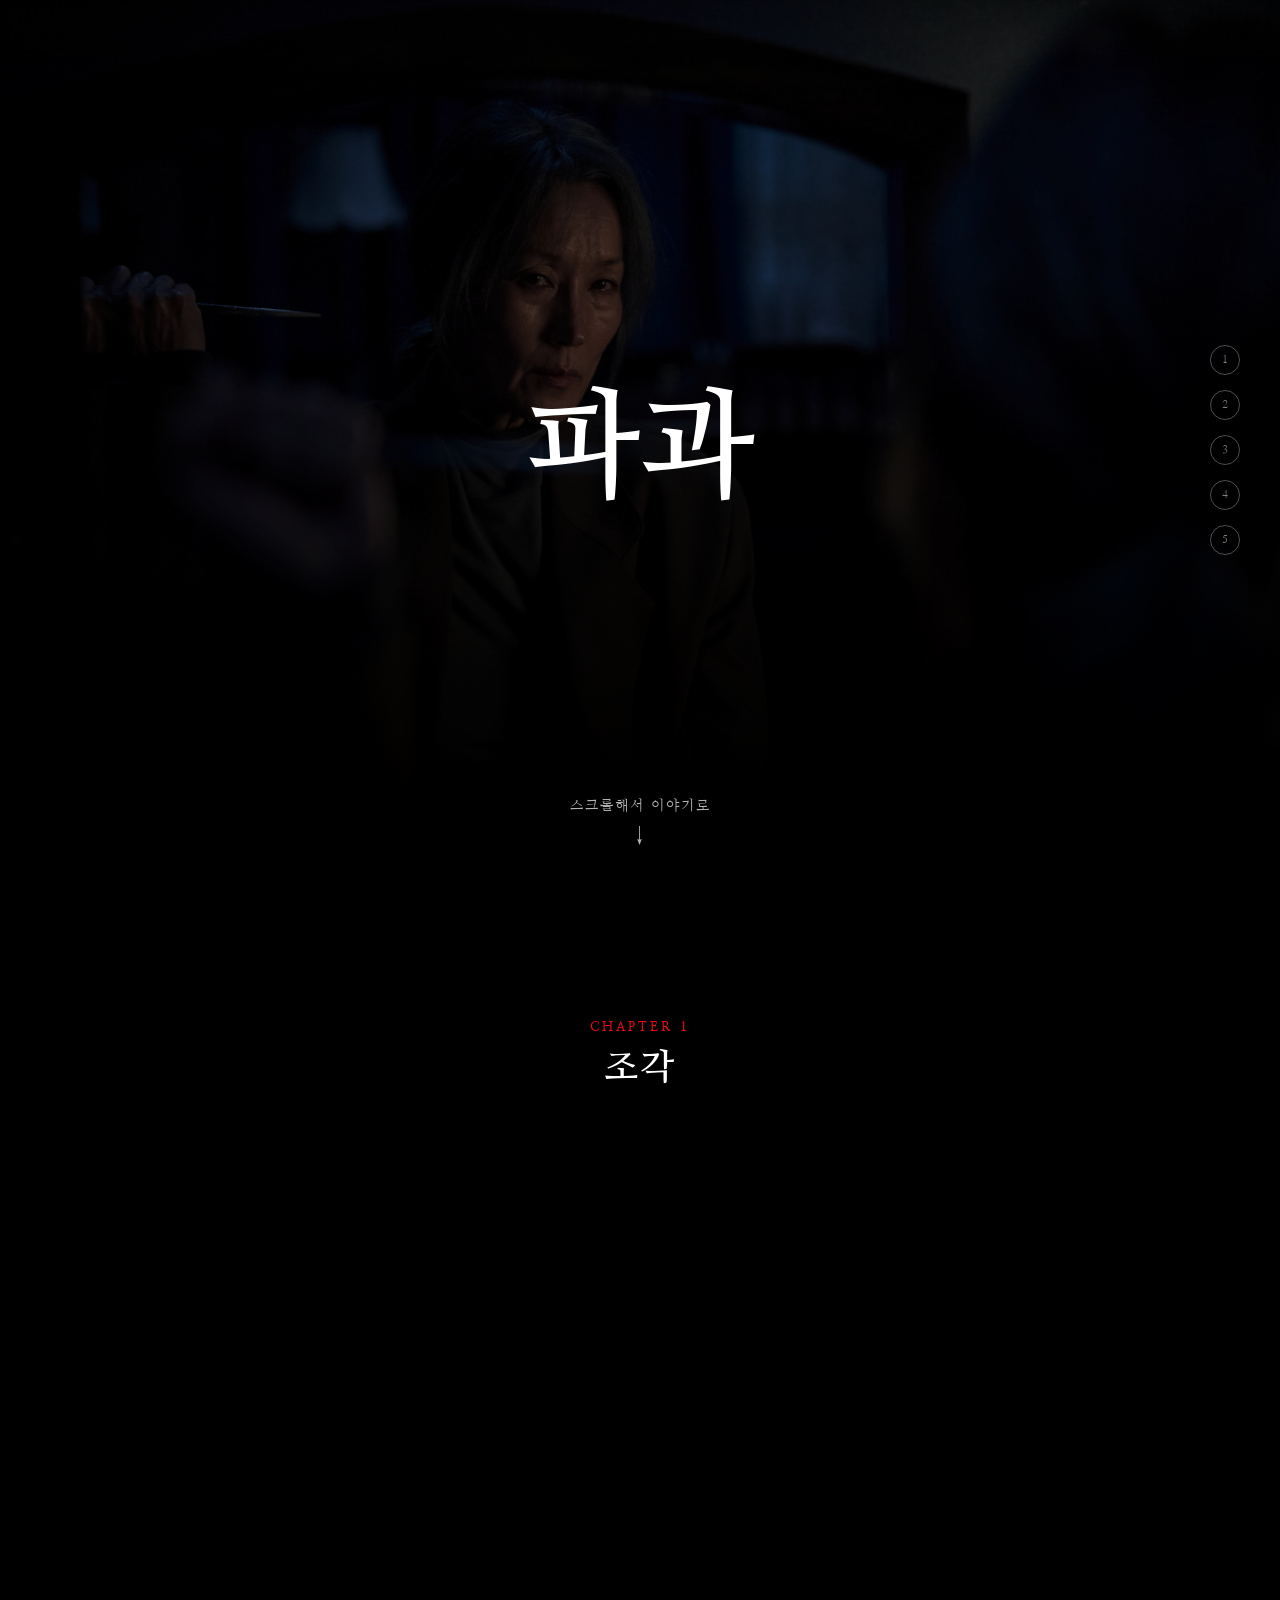
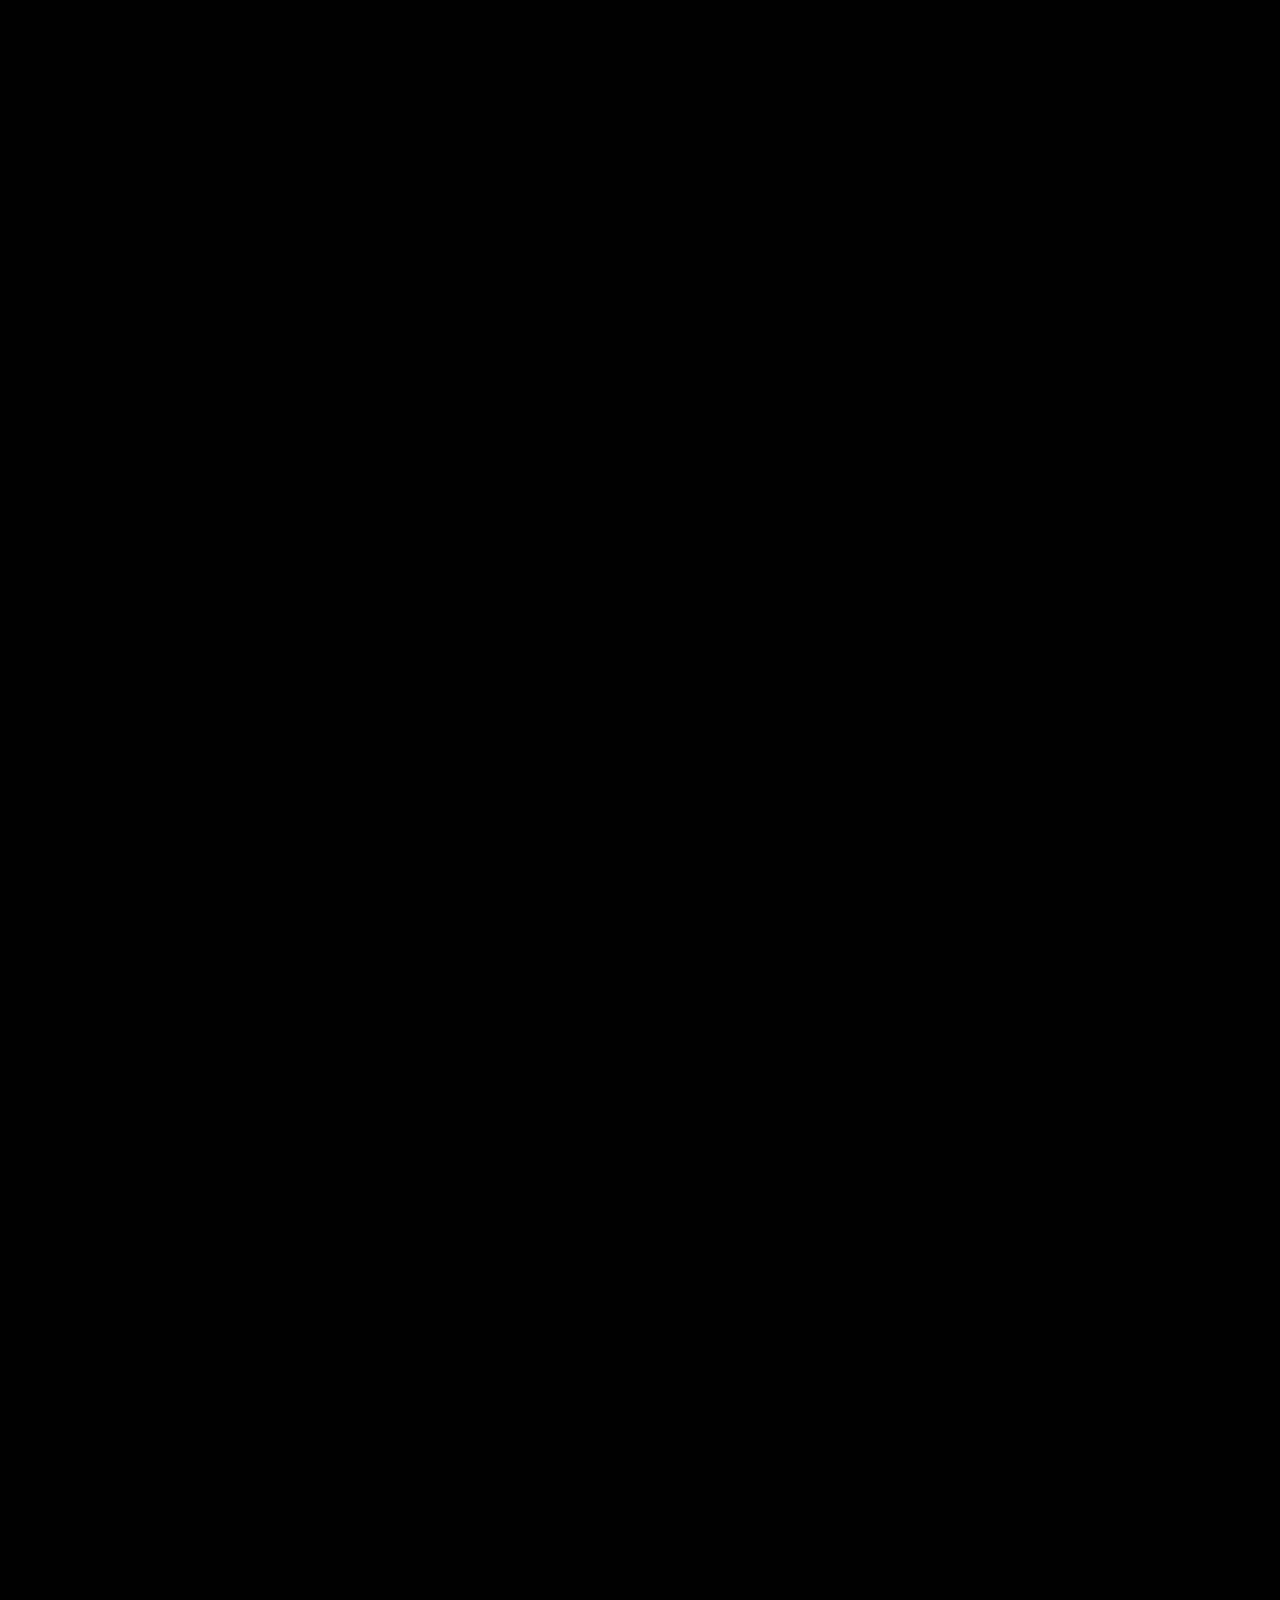
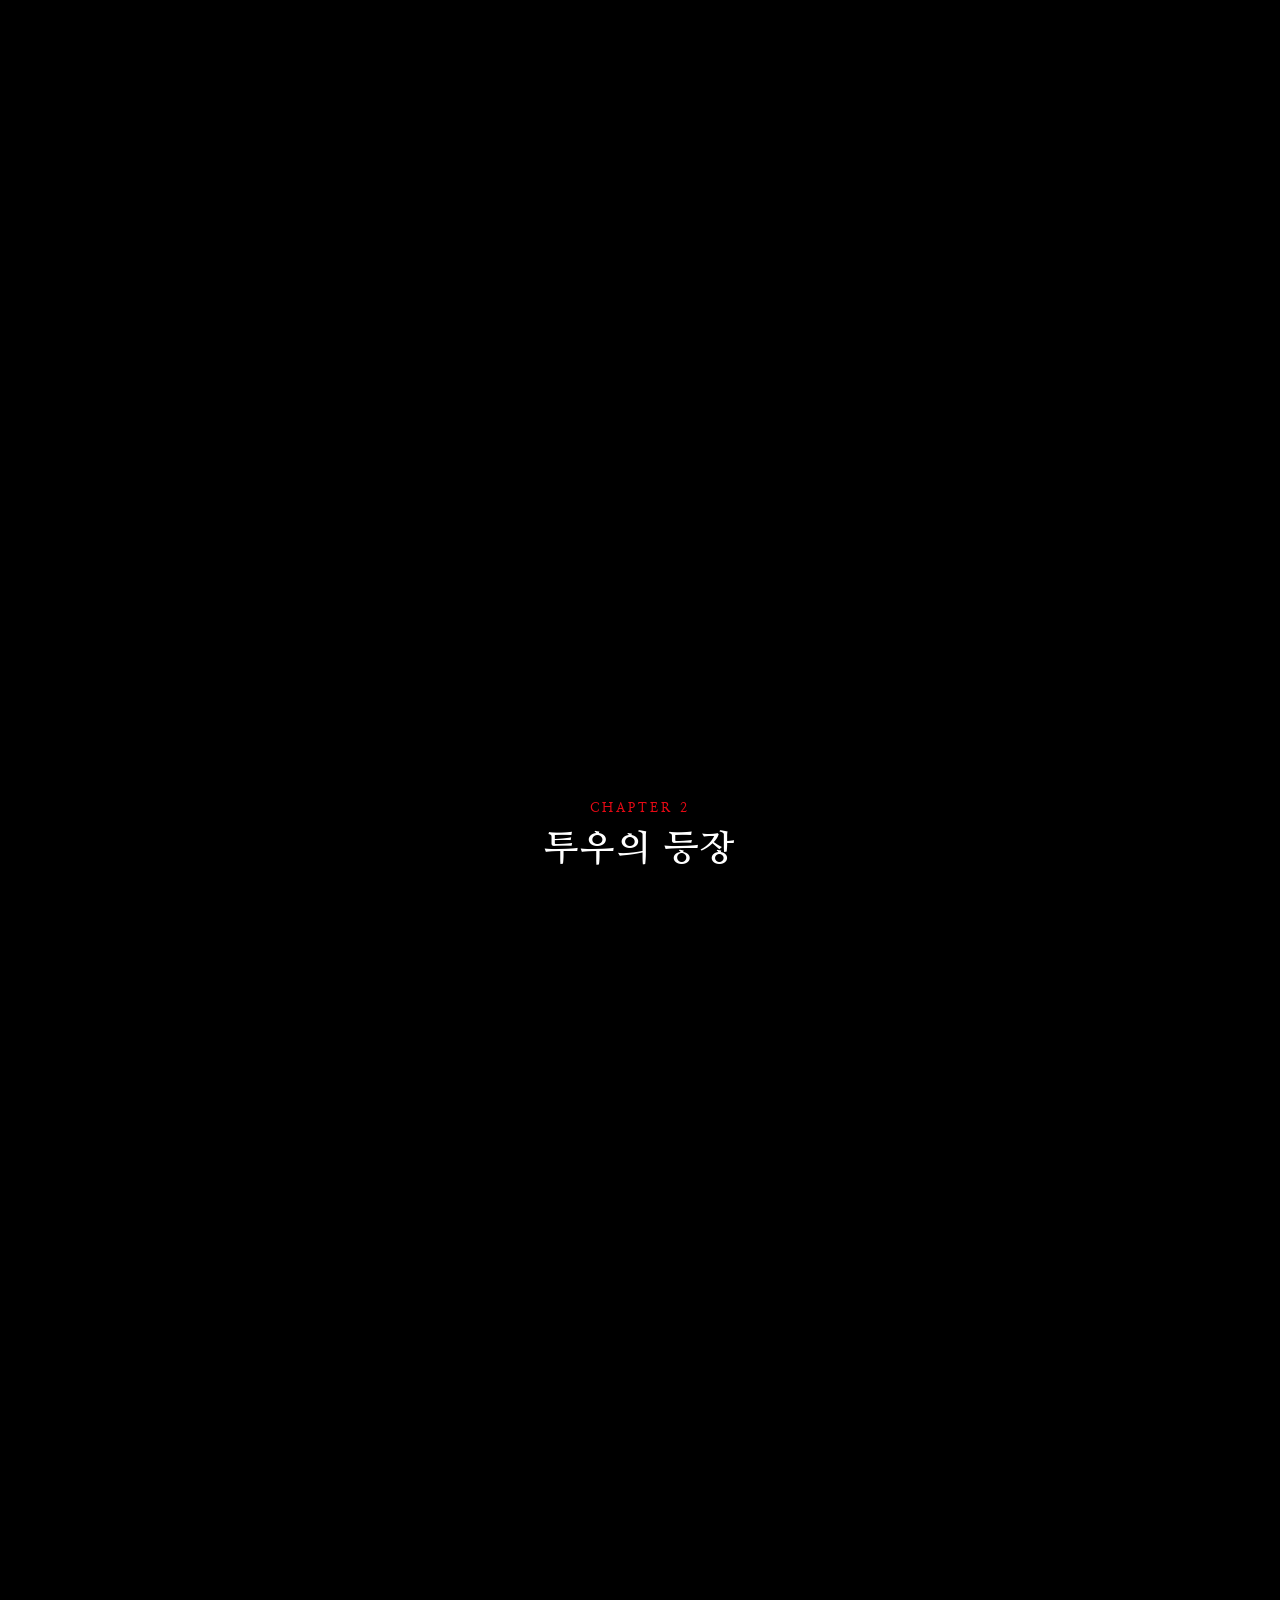
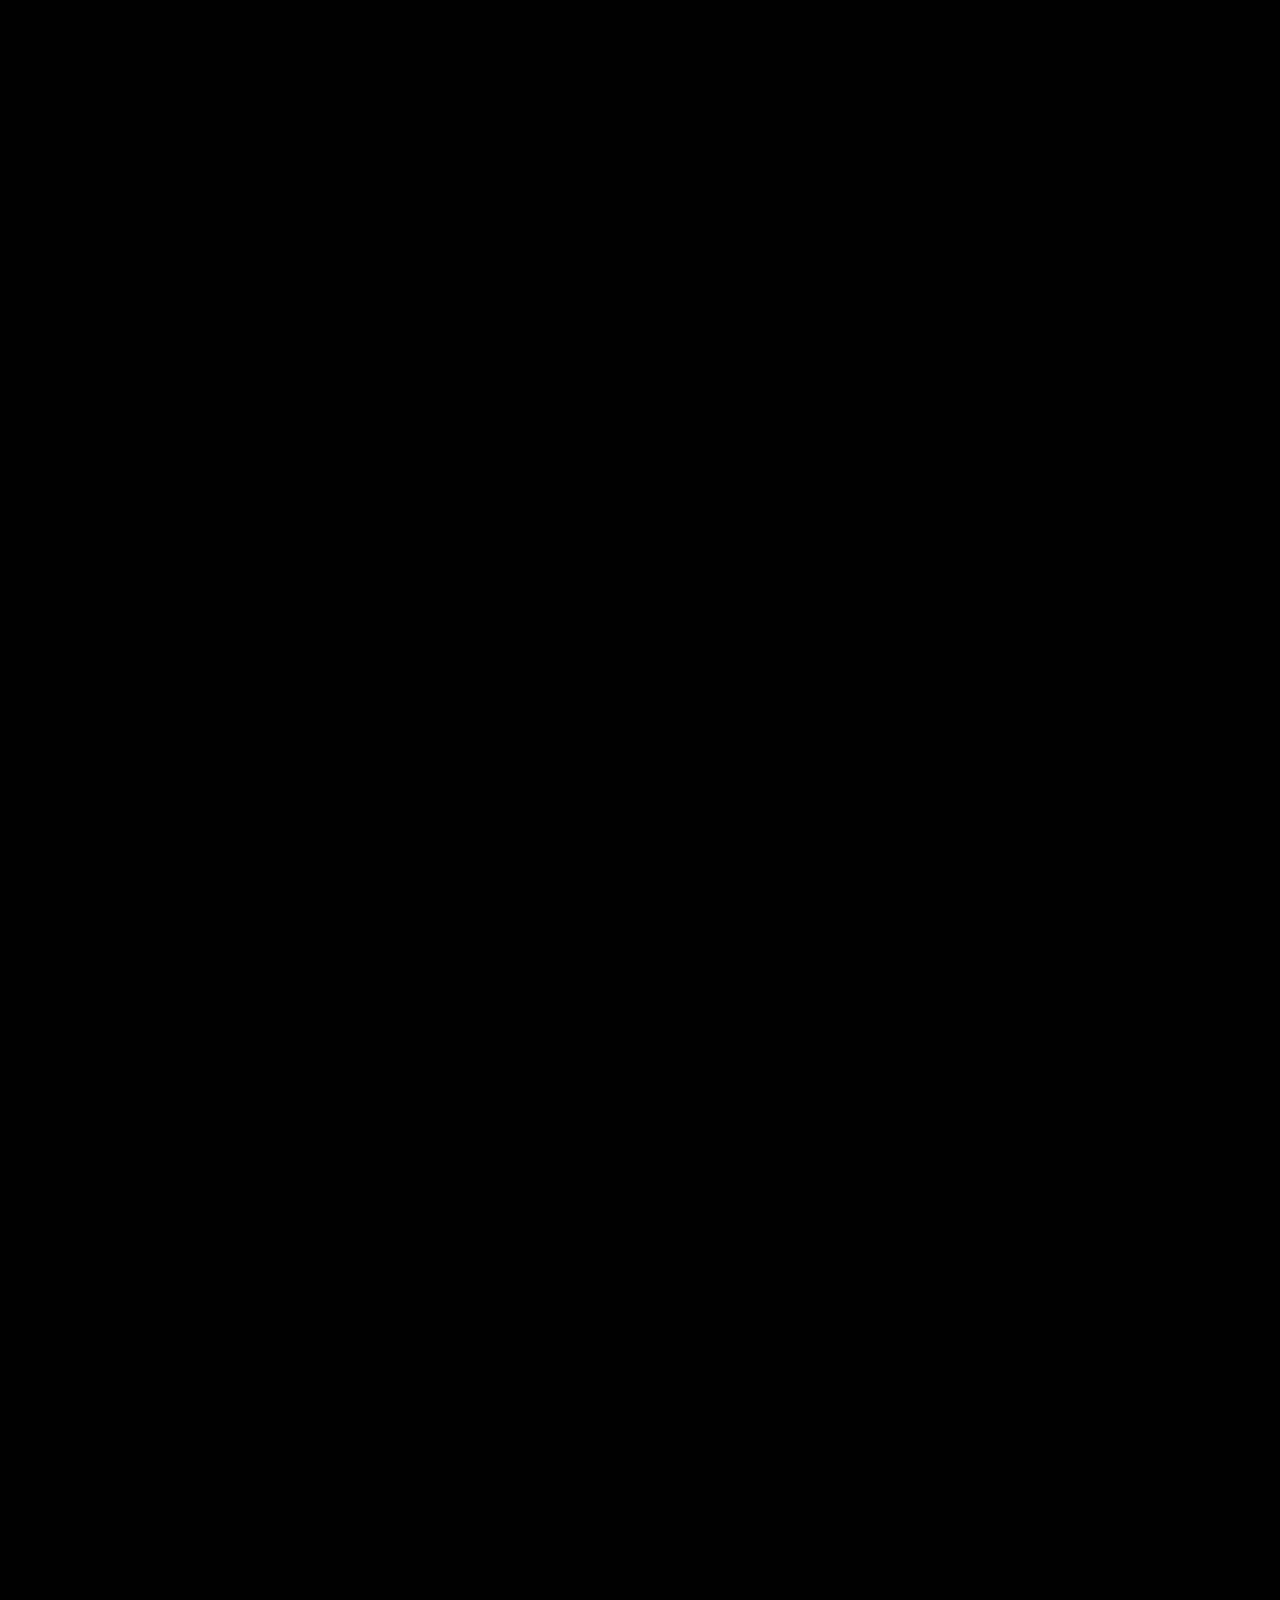
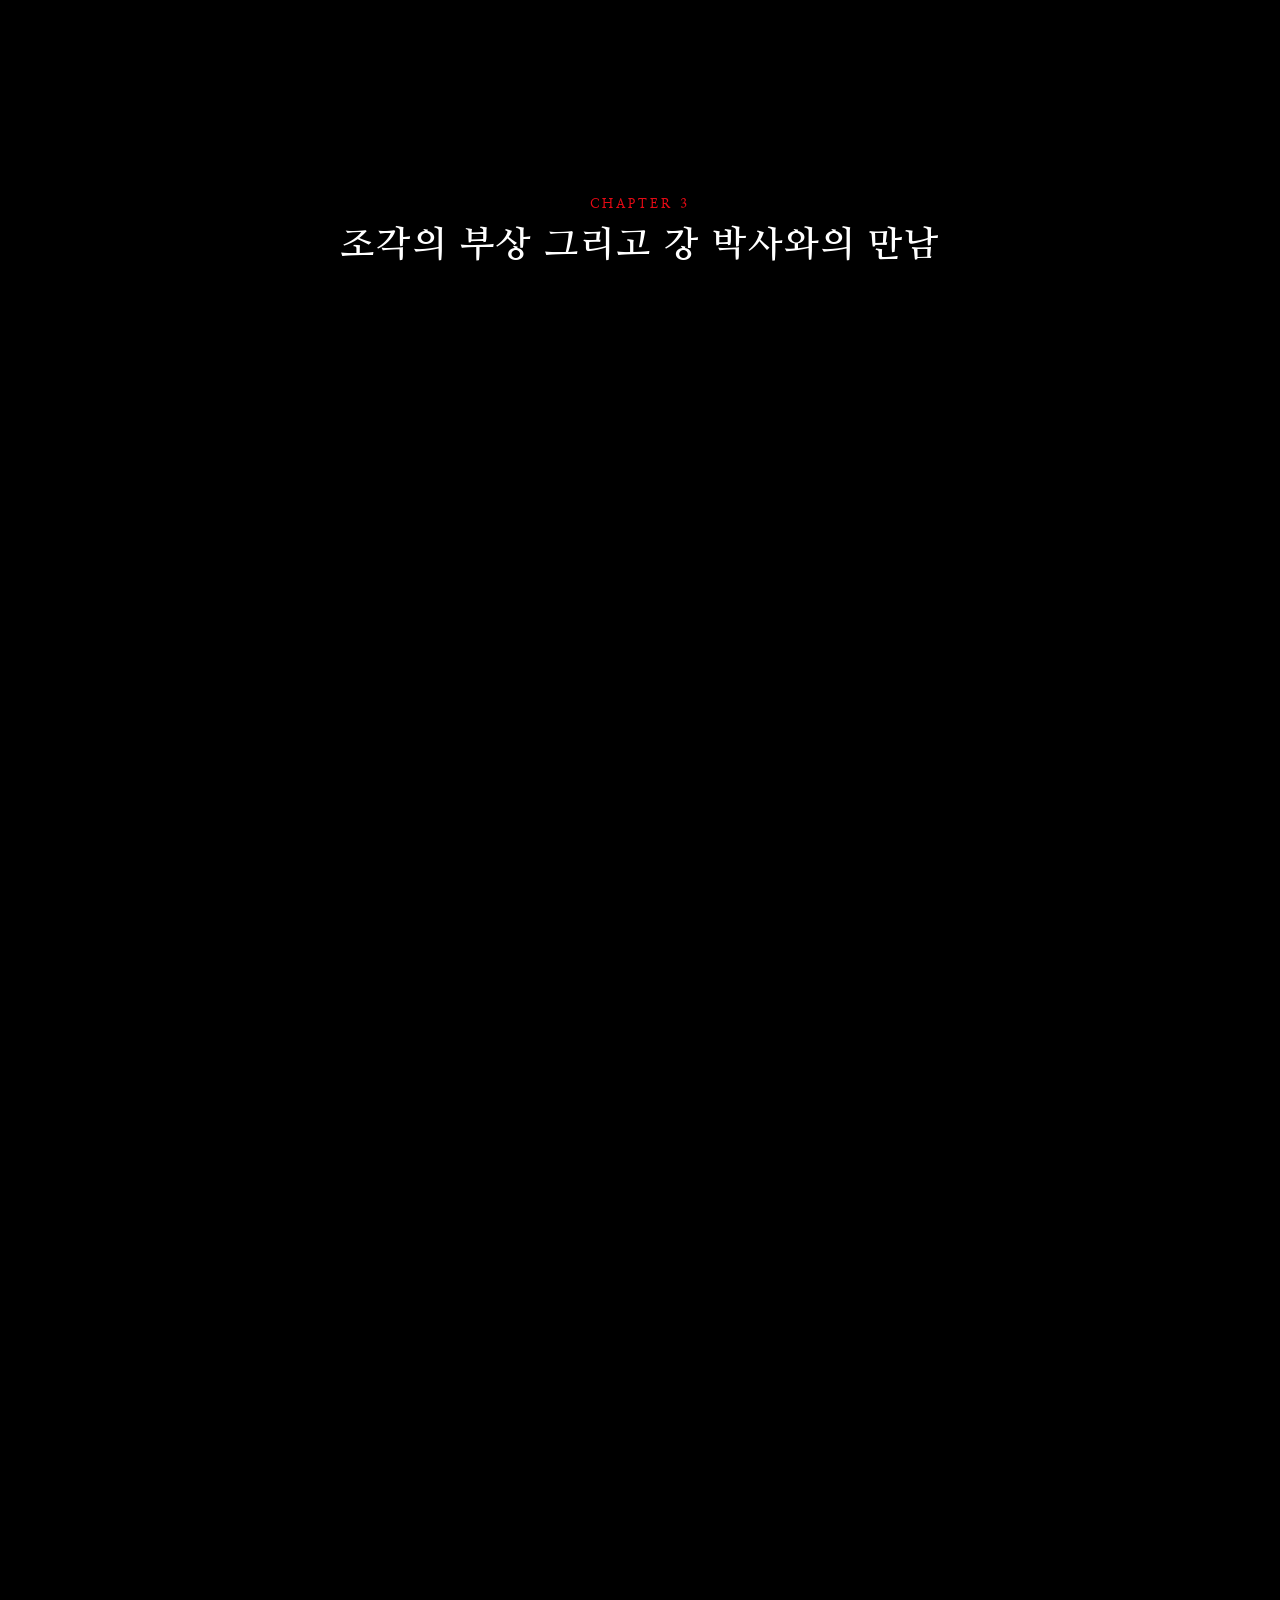
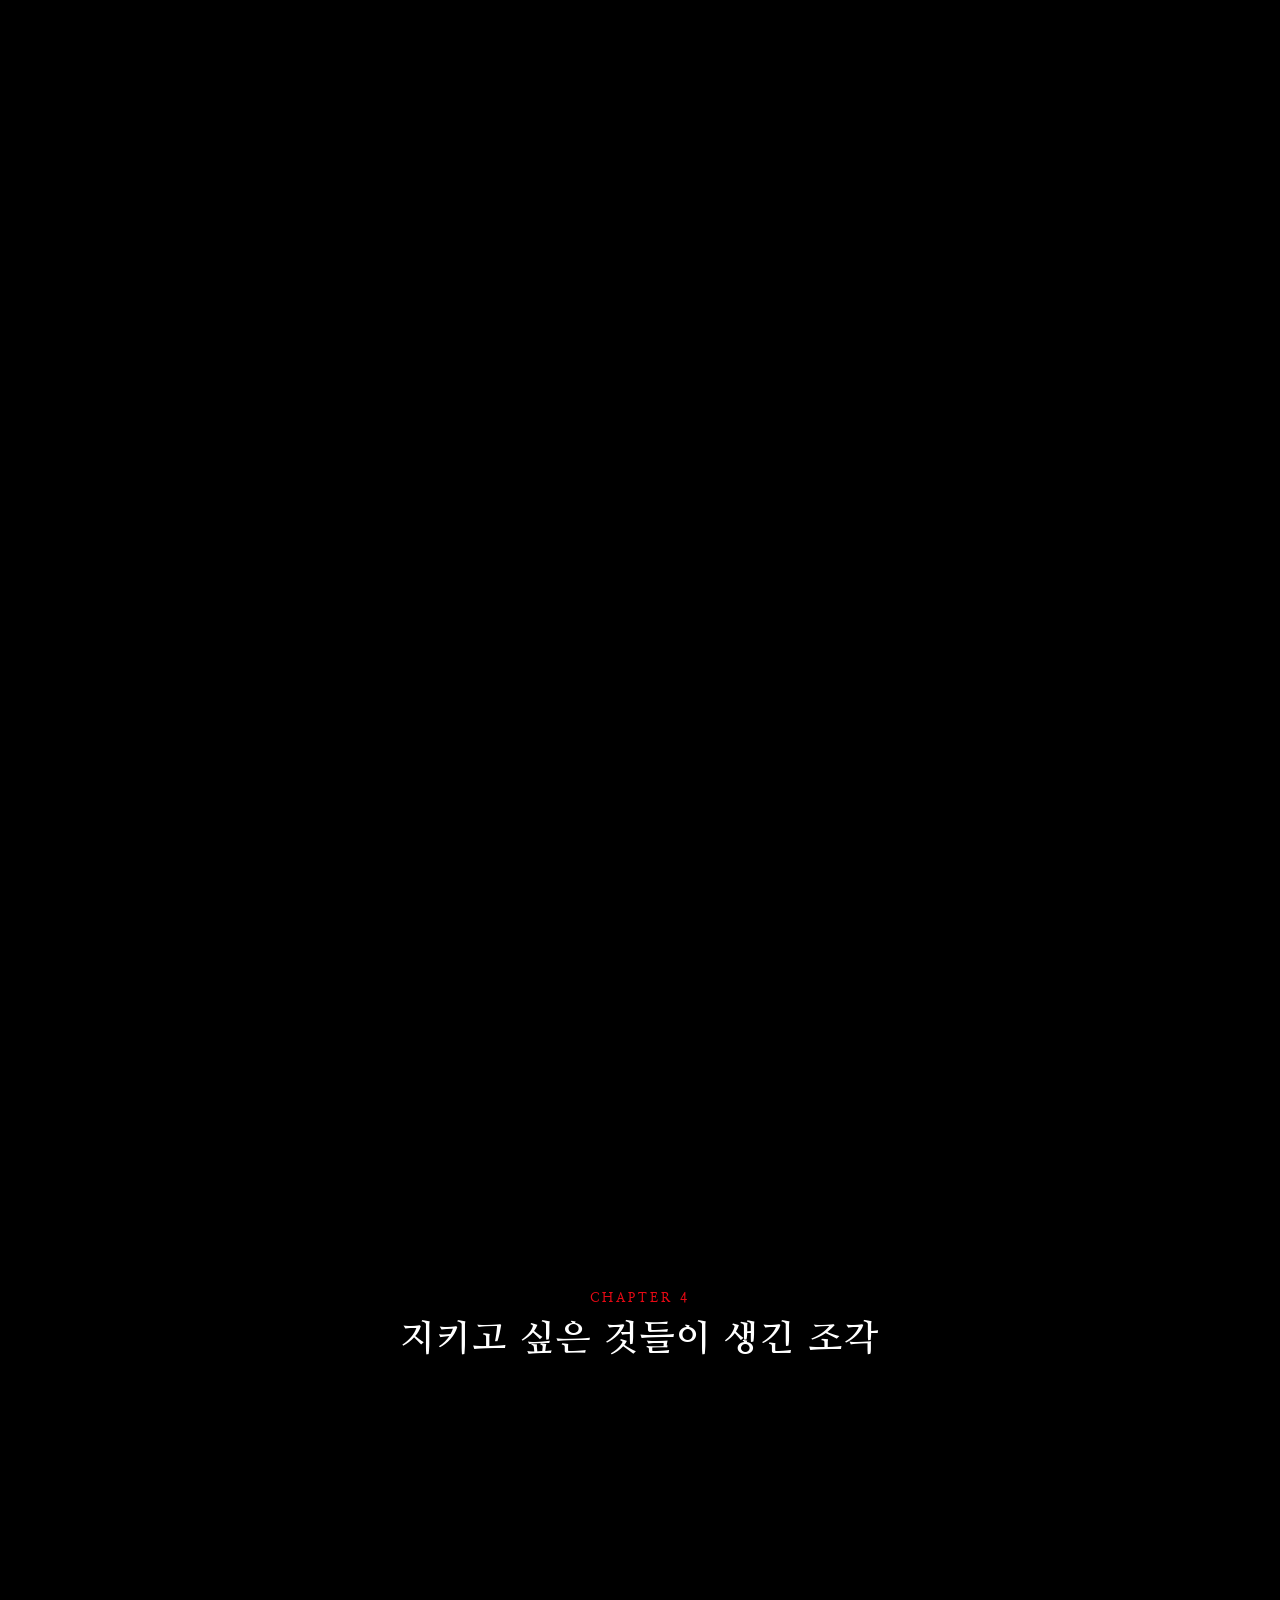
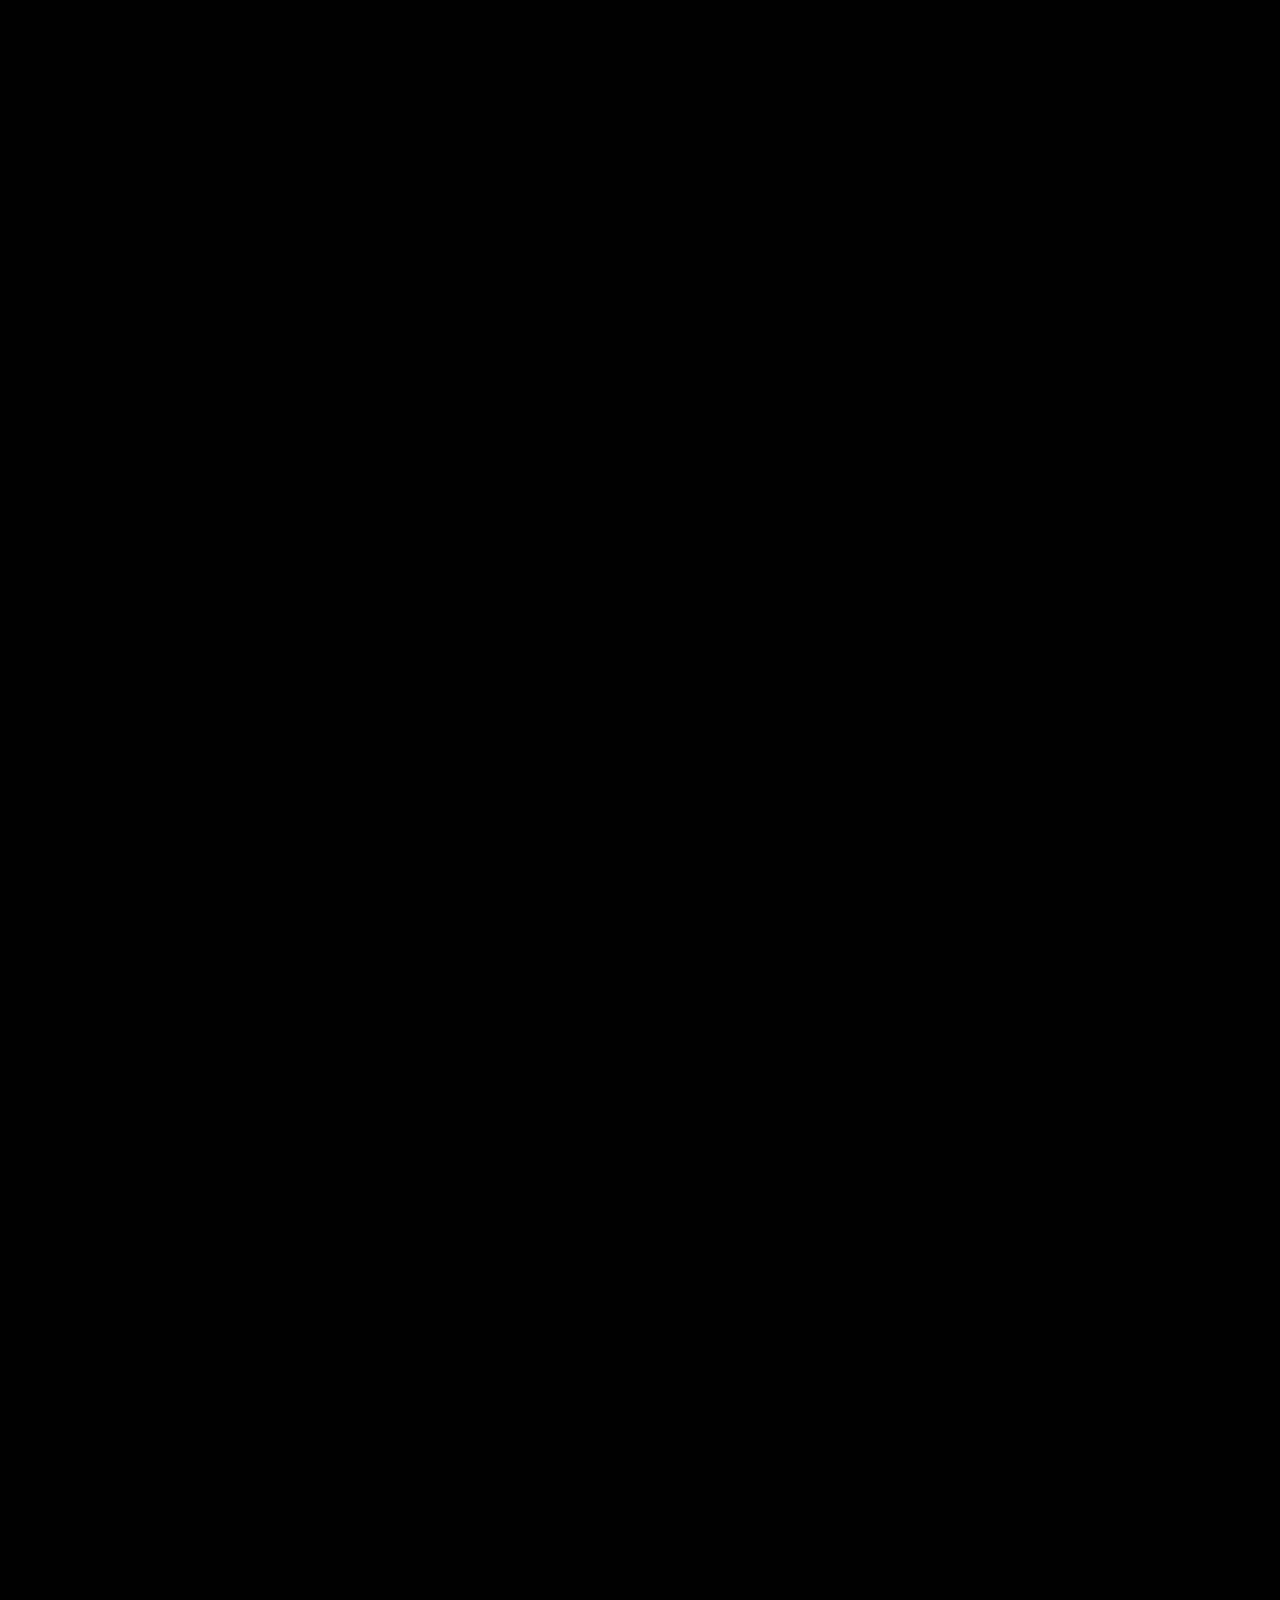
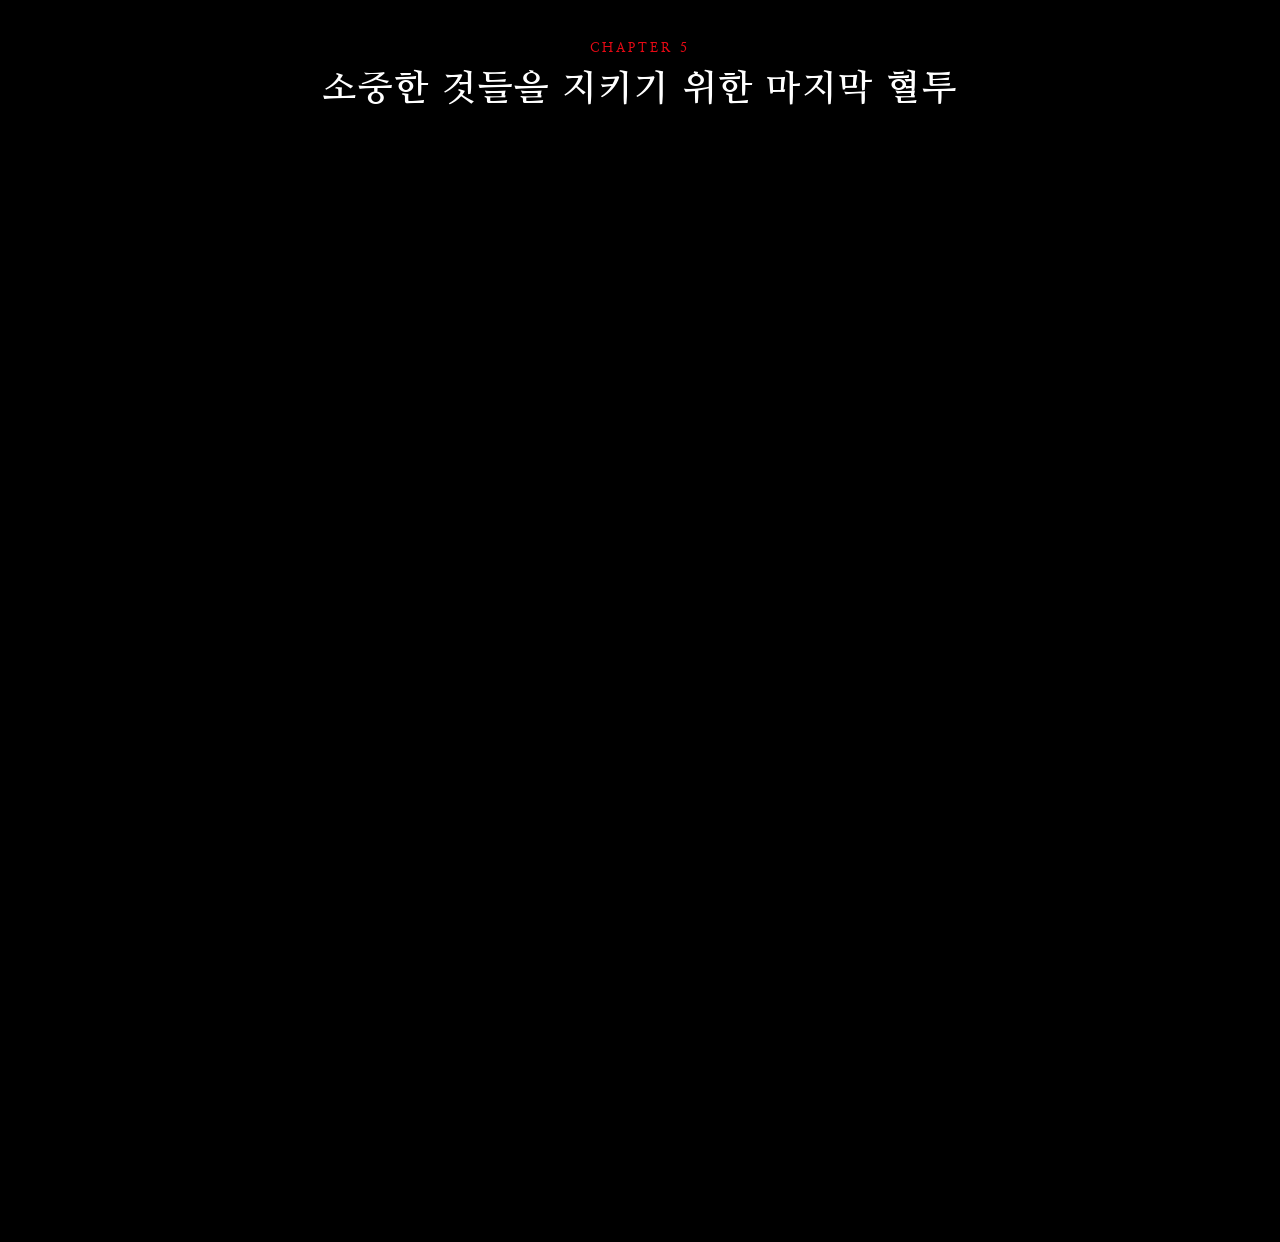
==== index.html @ 068f91ed "Add files via upload" ====
<!DOCTYPE html>
<html lang="ko">
<head>
    <meta charset="UTF-8">
    <meta name="viewport" content="width=device-width, initial-scale=1.0">
    <title>파과 - Story</title>
    <link rel="stylesheet" href="style.css">
    <link href="https://fonts.googleapis.com/css2?family=Nanum+Myeongjo:wght@400;700&display=swap" rel="stylesheet">
</head>
<body class="story-body">

    <header class="intro-cover">
        <div class="cover-bg"></div> 
        <div class="logo-wrap">
            <h1 class="main-title" id="brokenTitle">파과</h1>
        </div>
        <div class="scroll-arrow">
            <p>스크롤해서 이야기로</p>
            <div class="arrow-icon">↓</div>
        </div>
    </header>

<nav class="top-nav" style="position: fixed; top: 0; left: 0; width: 100%; padding: 30px 60px; display: flex; justify-content: space-between; align-items: center; z-index: 1000; background: rgba(0, 0, 0, 0.85); backdrop-filter: blur(5px); box-sizing: border-box;">
    <div class="logo">
        <a href="index.html" style="font-size: 24px; font-weight: 700; letter-spacing: 2px; color: #ffffff; text-decoration: none;">파과</a>
    </div>
    <div class="nav-links">
        <a href="index.html" class="active" style="font-size: 14px; margin-left: 40px; letter-spacing: 1px; text-decoration: none; color: #e50914; font-weight: bold; transition: color 0.3s;">STORY</a>
        <a href="character.html" style="font-size: 14px; margin-left: 40px; letter-spacing: 1px; text-decoration: none; color: #ffffff; transition: color 0.3s;">CHARACTER</a>
        <a href="about.html" style="font-size: 14px; margin-left: 40px; letter-spacing: 1px; text-decoration: none; color: #ffffff; transition: color 0.3s;">ABOUT</a>
        <a href="https://product.kyobobook.co.kr/detail/S000001808685" target="_blank" style="font-size: 14px; margin-left: 40px; letter-spacing: 1px; text-decoration: none; color: #ffffff; transition: color 0.3s;">BUY</a>
    </div>
</nav>

    <nav class="side-nav">
        <a href="#chapter1">1</a>
        <a href="#chapter2">2</a>
        <a href="#chapter3">3</a>
        <a href="#chapter4">4</a>
        <a href="#chapter5">5</a>
    </nav>

    <main class="story-container">
        
        <section id="chapter1" class="story-panel cinematic-chapter">
            <span class="chapter-num">CHAPTER 1</span>
            <h2>조각</h2>

            <div class="scene-wrap dynamic-blur">
                <img src="scene1-1.jpg" alt="장면 1-1">
                <div class="text-box"><p>60대 여성 킬러 조각.</p></div>
            </div>

            <div class="scene-wrap dynamic-blur">
                <img src="scene1-2.jpg" alt="장면 1-2">
                <div class="text-box"><p>그녀는 냉철하고 노련한 업계의 대모다.</p></div>
            </div>

            <div class="scene-wrap dynamic-blur">
                <img src="scene1-3.jpg" alt="장면 1-3">
                <div class="text-box"><p>수많은 세월 동안 단 한 번의 오차도 없이 의뢰를 처리해 온 그녀.</p></div>
            </div>

            <div class="scene-wrap dynamic-blur">
                <img src="scene1-4.jpeg" alt="장면 1-4">
                <div class="text-box"><p>하지만 흐르는 시간 속에서 그녀의 칼날도 조금씩 무뎌지기 시작한다.</p></div>
            </div>
        </section>

        <section id="chapter2" class="story-panel cinematic-chapter">
            <span class="chapter-num">CHAPTER 2</span>
            <h2>투우의 등장</h2>

            <div class="scene-wrap dynamic-blur">
                <img src="scene2-1.jpg" alt="장면 2-1">
                <div class="text-box"><p>조각의 곁을 맴돌며 예리하게 숨통을 조여오는 새로운 인물.</p></div>
            </div>

            <div class="scene-wrap dynamic-blur">
                <img src="scene2-2.jpg" alt="장면 2-2">
                <div class="text-box"><p>숨 막히는 긴장감 속에서 조각에게 자꾸만 시비를 거는 투우.</p></div>
            </div>

            <div class="scene-wrap dynamic-blur">
                <img src="scene2-3.jpeg" alt="장면 2-3">
                <div class="text-box"><p>그의 도발은 단순한 장난이 아닌, 거대한 폭풍의 전조였다.</p></div>
            </div>
        </section>

        <section id="chapter3" class="story-panel cinematic-chapter">
            <span class="chapter-num">CHAPTER 3</span>
            <h2>조각의 부상 그리고 강 박사와의 만남</h2>

            <div class="scene-wrap dynamic-blur">
                <img src="scene3-1.jpg" alt="장면 3-1">
                <div class="text-box"><p>노화로 인해 이전 같지 않은 몸. 한순간의 실수로 조각은 치명적인 부상을 입고 의식을 잃은 채 강 박사의 병원으로 실려 온다.</p></div>
            </div>

            <div class="scene-wrap dynamic-blur">
                <img src="scene3-2.jpg" alt="장면 3-2">
                <div class="text-box"><p>정신이 들자마자 킬러로서의 본능적인 방어기제와 극도의 경계심으로 눈앞의 강 박사를 거칠게 몰아붙이는 조각.</p></div>
            </div>

            <div class="scene-wrap dynamic-blur">
                <img src="scene3-3.jpg" alt="장면 3-3">
                <div class="text-box"><p>차가운 무기를 목에 겨눈 숨 막히는 대치 속에서, 두 사람의 기묘하고도 위태로운 인연이 시작된다.</p></div>
            </div>
        </section>

        <section id="chapter4" class="story-panel cinematic-chapter">
            <span class="chapter-num">CHAPTER 4</span>
            <h2>지키고 싶은 것들이 생긴 조각</h2>

            <div class="scene-wrap dynamic-blur">
                <img src="scene4-1.jpg" alt="딸을 품에 안은 강 박사">
                <div class="text-box"><p>늘 피와 어둠뿐이었던 조각의 삶 속에, 하나뿐인 어린 딸을 품에 소중히 안아 지켜내는 강 박사의 따뜻하고 무해한 일상이 들어오기 시작한다.</p></div>
            </div>

            <div class="scene-wrap dynamic-blur">
                <img src="scene4-2.jpg" alt="차 안에서 웃는 강 박사와 딸">
                <div class="text-box"><p>그들 부녀가 함께 나누는 따스한 미소와 평화를 곁에서 지켜보며, 조각은 평생 느껴보지 못한 감정의 일렁임을 겪는다. 쇠잔해져 가던 킬러의 마음속에 처음으로 '파괴'가 아닌 '지키고 싶은 마음'이 태어난 순간이었다.</p></div>
            </div>
        </section>

        <section id="chapter5" class="story-panel">
            <span class="chapter-num">CHAPTER 5</span>
            <h2>소중한 것들을 지키기 위한 마지막 혈투</h2>
            <div class="scene-wrap dynamic-blur">
                <img src="chapter5-still.png" alt="파과 챕터 5 액션 스틸컷">
                <div class="text-box"><p>강박사의 딸을 지키기 위한 조각과 그녀를 방해하려는 투우의 마지막 혈투가 시작된다.</p></div>
            </div>
        </section>
    </main>

    <script>
        const brokenTitle = document.getElementById('brokenTitle');
        const topNav = document.querySelector('.top-nav');
        
        window.addEventListener('scroll', () => {
            let scrollPos = window.scrollY;
            let windowHeight = window.innerHeight;
            let ratio = scrollPos / (windowHeight * 0.7);
            if (ratio > 1) ratio = 1;
            
            brokenTitle.style.opacity = 1 - ratio;
            brokenTitle.style.letterSpacing = `${ratio * 50}px`;
            brokenTitle.style.filter = `blur(${ratio * 10}px)`;
            
            if (scrollPos > windowHeight * 0.3) {
                topNav.classList.add('visible');
            } else {
                topNav.classList.remove('visible');
            }
        });

        const blurElements = document.querySelectorAll('.dynamic-blur');
        
        function checkCenterBlur() {
            const windowHeight = window.innerHeight;
            const contentStart = windowHeight * 0.15;
            const contentEnd = windowHeight * 0.75;
            
            blurElements.forEach(el => {
                const rect = el.getBoundingClientRect();
                const elCenter = rect.top + (rect.height / 2);
                
                let blurAmount = 0;
                let opacityAmount = 1;
                
                if (elCenter < contentStart) {
                    const distanceFromTopZone = contentStart - elCenter;
                    blurAmount = (distanceFromTopZone / (windowHeight * 0.2)) * 15;
                    opacityAmount = 1 - (distanceFromTopZone / (windowHeight * 0.2)) * 2.0;
                } else if (elCenter > contentEnd) {
                    const distanceFromBottomZone = elCenter - contentEnd;
                    blurAmount = (distanceFromBottomZone / (windowHeight * 0.25)) * 12;
                    opacityAmount = 1 - (distanceFromBottomZone / (windowHeight * 0.25)) * 1.5;
                }
                
                if (opacityAmount < 0) opacityAmount = 0;
                if (opacityAmount > 1) opacityAmount = 1;
                if (blurAmount < 0) blurAmount = 0;
                if (blurAmount > 12) blurAmount = 12;
                
                const img = el.querySelector('img');
                const text = el.querySelector('.text-box');
                
                if (img) {
                    img.style.filter = `blur(${blurAmount}px)`;
                    img.style.opacity = opacityAmount;
                }
                if (text) {
                    text.style.filter = `blur(${blurAmount}px)`;
                    text.style.opacity = opacityAmount;
                }
            });
        }
        
        window.addEventListener('scroll', checkCenterBlur);
        window.addEventListener('resize', checkCenterBlur);
        checkCenterBlur();
    </script>
</body>
</html>
---- style.css ----
/* ===================================================
   🎨 1. 기본 초기화 및 폰트 세팅
   =================================================== */
* {
    margin: 0;
    padding: 0;
    box-sizing: border-box;
}

body {
    font-family: 'Nanum Myeongjo', serif;
    background-color: #000000;
    color: #ffffff;
    overflow-x: hidden;
}

a {
    text-decoration: none;
    color: inherit;
}

/* ===================================================
   🎬 2. 첫 진입 인트로 커버 섹션 (main-bg.jpeg 세팅 완료)
   =================================================== */
.intro-cover {
    position: relative;
    width: 100%;
    height: 100vh;
    background-color: #000000;
    display: flex;
    justify-content: center;
    align-items: center;
    overflow: hidden;
    z-index: 10;
}

/* 🔗 요청하신 거울 속 조각 스틸컷 이미지 매칭 */
.intro-cover .cover-bg {
    position: absolute;
    top: 0;
    left: 0;
    width: 100%;
    height: 100%;
    background: linear-gradient(to bottom, rgba(0,0,0,0.2), #000000), url('main-bg.jpeg') no-repeat center center;
    background-size: cover;
    opacity: 0.75;
}

/* 파과 대형 타이포 */
.intro-cover .logo-wrap {
    position: relative;
    z-index: 2;
}

.intro-cover .main-title {
    font-size: 120px;
    font-weight: 700;
    color: #ffffff;
    margin: 0;
    letter-spacing: 4px;
    transition: transform 0.1s ease-out, opacity 0.1s ease-out, filter 0.1s ease-out;
}

/* 하단 스크롤 유도 영역 */
.intro-cover .scroll-arrow {
    position: absolute;
    bottom: 50px;
    left: 50%;
    transform: translateX(-50%);
    z-index: 2;
    text-align: center;
    color: rgba(255, 255, 255, 0.7);
    font-size: 14px;
    letter-spacing: 2px;
}

.intro-cover .arrow-icon {
    margin-top: 10px;
    font-size: 20px;
    animation: bounce 1.5s infinite;
}

@keyframes bounce {
    0%, 100% { transform: translateY(0); }
    50% { transform: translateY(10px); }
}

/* ===================================================
   🧭 3. 네비게이션 바 & 사이드 바
   =================================================== */
.top-nav {
    position: fixed;
    top: 0;
    left: 0;
    width: 100%;
    padding: 30px 60px;
    display: flex;
    justify-content: space-between;
    align-items: center;
    z-index: 100;
    background: linear-gradient(to bottom, rgba(0,0,0,0.8), transparent);
    opacity: 0;
    transform: translateY(-20px);
    transition: opacity 0.5s ease, transform 0.5s ease;
    pointer-events: none;
}

.top-nav.visible {
    opacity: 1;
    transform: translateY(0);
    pointer-events: auto;
}

.top-nav .logo {
    font-size: 24px;
    font-weight: 700;
    letter-spacing: 2px;
}

.top-nav .nav-links a {
    font-size: 14px;
    margin-left: 40px;
    letter-spacing: 1px;
    transition: color 0.3s;
}

.top-nav .nav-links a:hover,
.top-nav .nav-links a.active {
    color: #e50914;
}

.side-nav {
    position: fixed;
    right: 40px;
    top: 50%;
    transform: translateY(-50%);
    display: flex;
    flex-direction: column;
    gap: 15px;
    z-index: 90;
}

.side-nav a {
    width: 30px;
    height: 30px;
    border: 1px solid rgba(255,255,255,0.3);
    border-radius: 50%;
    display: flex;
    justify-content: center;
    align-items: center;
    font-size: 11px;
    color: rgba(255,255,255,0.5);
    transition: all 0.3s;
}

.side-nav a:hover {
    border-color: #ffffff;
    color: #ffffff;
    background-color: rgba(255,255,255,0.1);
}

/* ===================================================
   📖 4. 스토리 본문 레이아웃 (완전 블랙 & 그림자 제거)
   =================================================== */
.story-container {
    width: 100%;
    background-color: #000000;
    padding-bottom: 200px;
}

.story-panel {
    width: 100%;
    max-width: 800px;
    margin: 0 auto;
    padding: 120px 20px;
    display: flex;
    flex-direction: column;
    align-items: center;
}

.story-panel .chapter-num {
    font-size: 13px;
    color: #e50914;
    letter-spacing: 3px;
    font-weight: 700;
    margin-bottom: 10px;
}

.story-panel h2 {
    font-size: 36px;
    font-weight: 700;
    margin-bottom: 80px;
    letter-spacing: 2px;
    text-align: center;
}

.scene-wrap {
    width: 100%;
    margin-bottom: 150px;
    display: flex;
    flex-direction: column;
    align-items: center;
}

.scene-wrap img {
    width: 100%;
    max-width: 800px;
    height: auto;
    border-radius: 2px;
}

.scene-wrap .text-box {
    width: 100%;
    max-width: 650px;
    margin-top: 40px;
    text-align: center;
}

.scene-wrap .text-box p {
    font-size: 17.5px;
    line-height: 1.9;
    color: #ffffff;
    word-break: keep-all;
    text-shadow: none !important; /* 그림자 완전 삭제 */
}

/* ===================================================
   👁️ 5. 중앙 집중 실시간 블러 트랜지션 효과
   =================================================== */
.dynamic-blur img,
.dynamic-blur .text-box {
    transition: filter 0.25s ease-out, opacity 0.25s ease-out;
    will-change: filter, opacity;
}
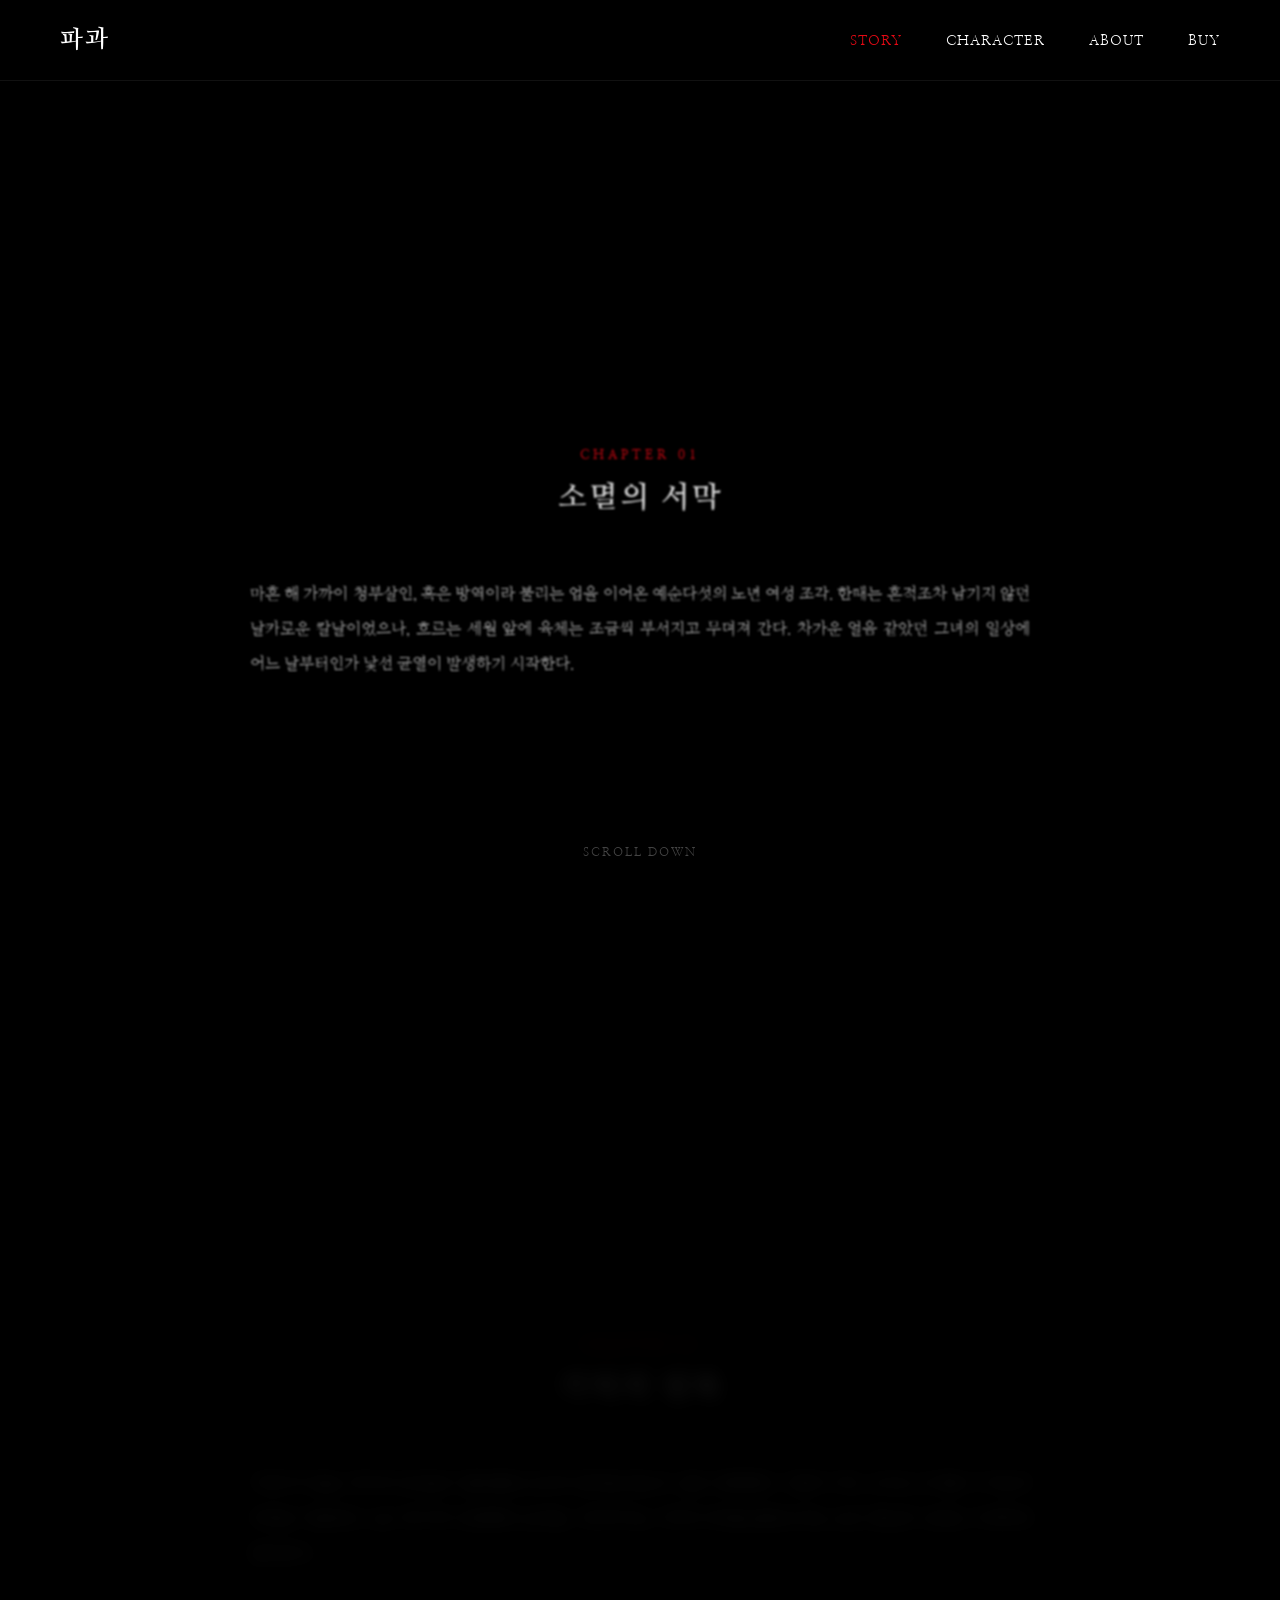
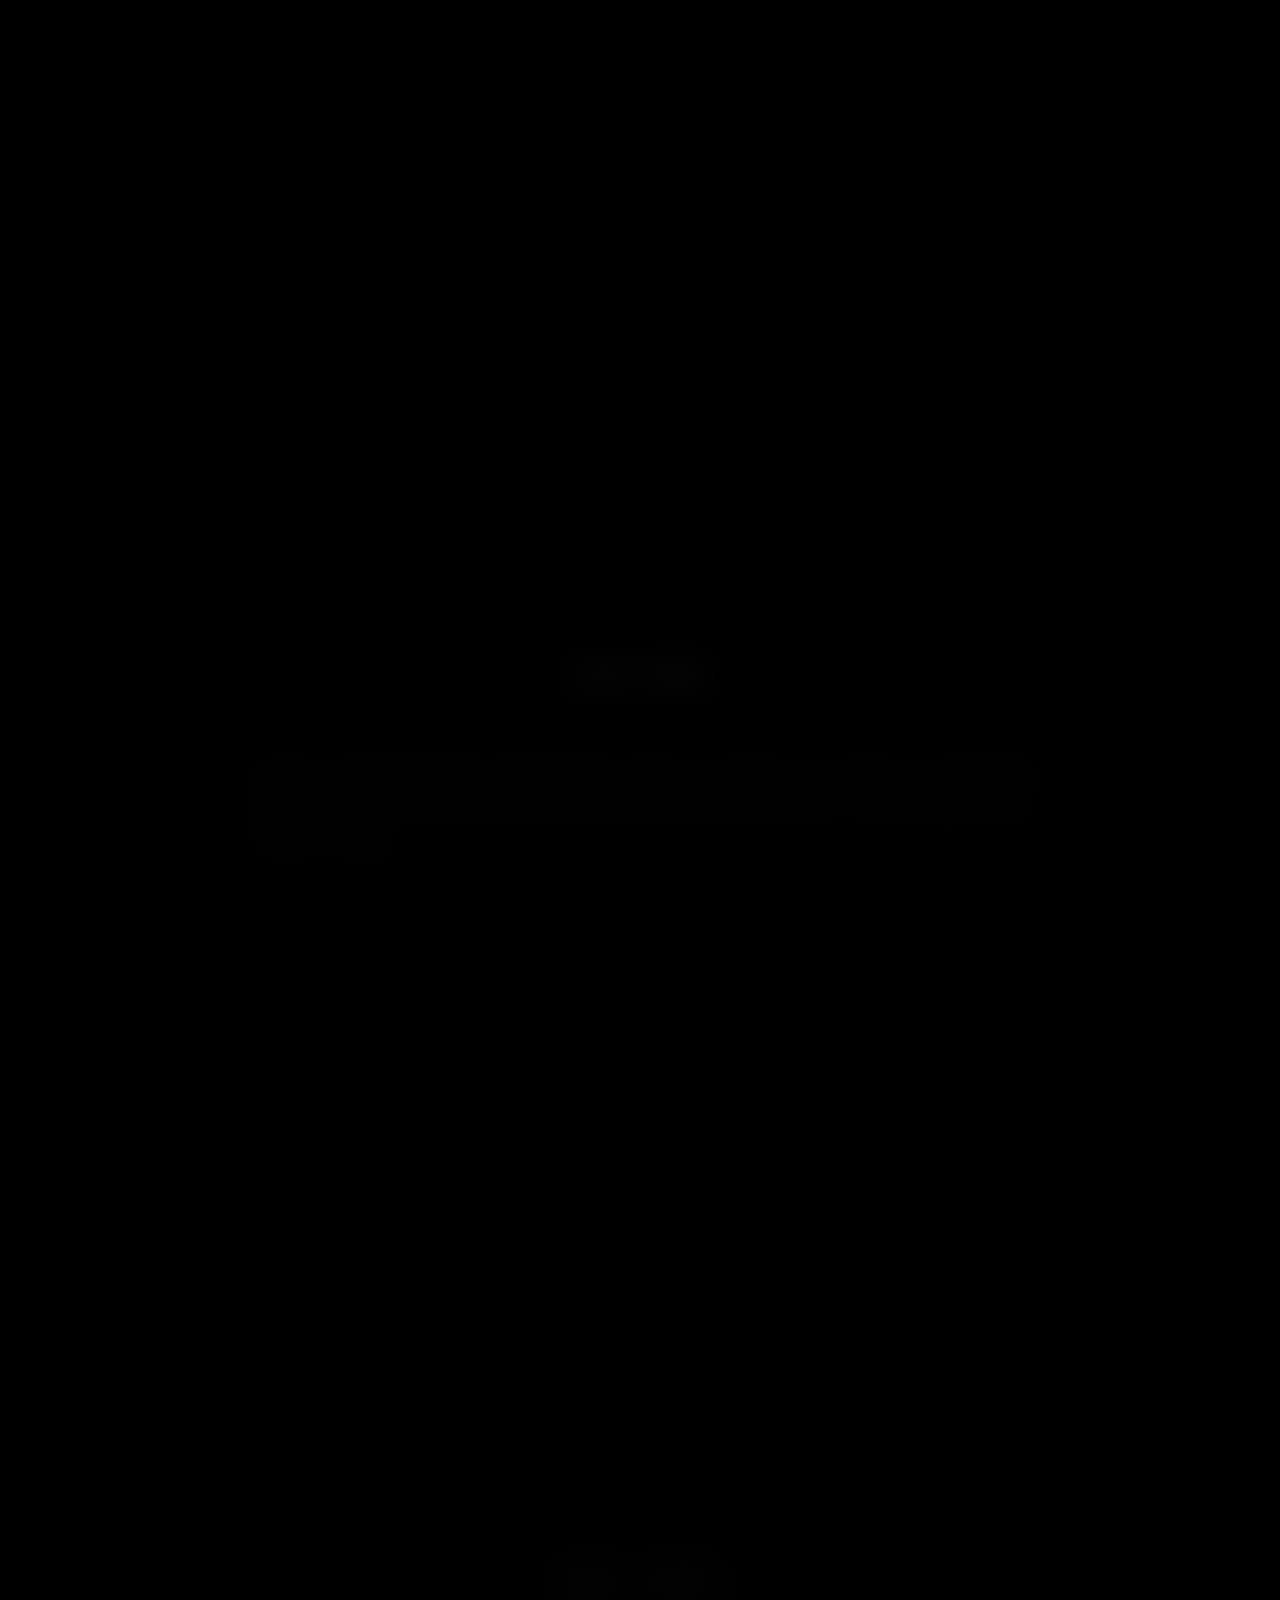
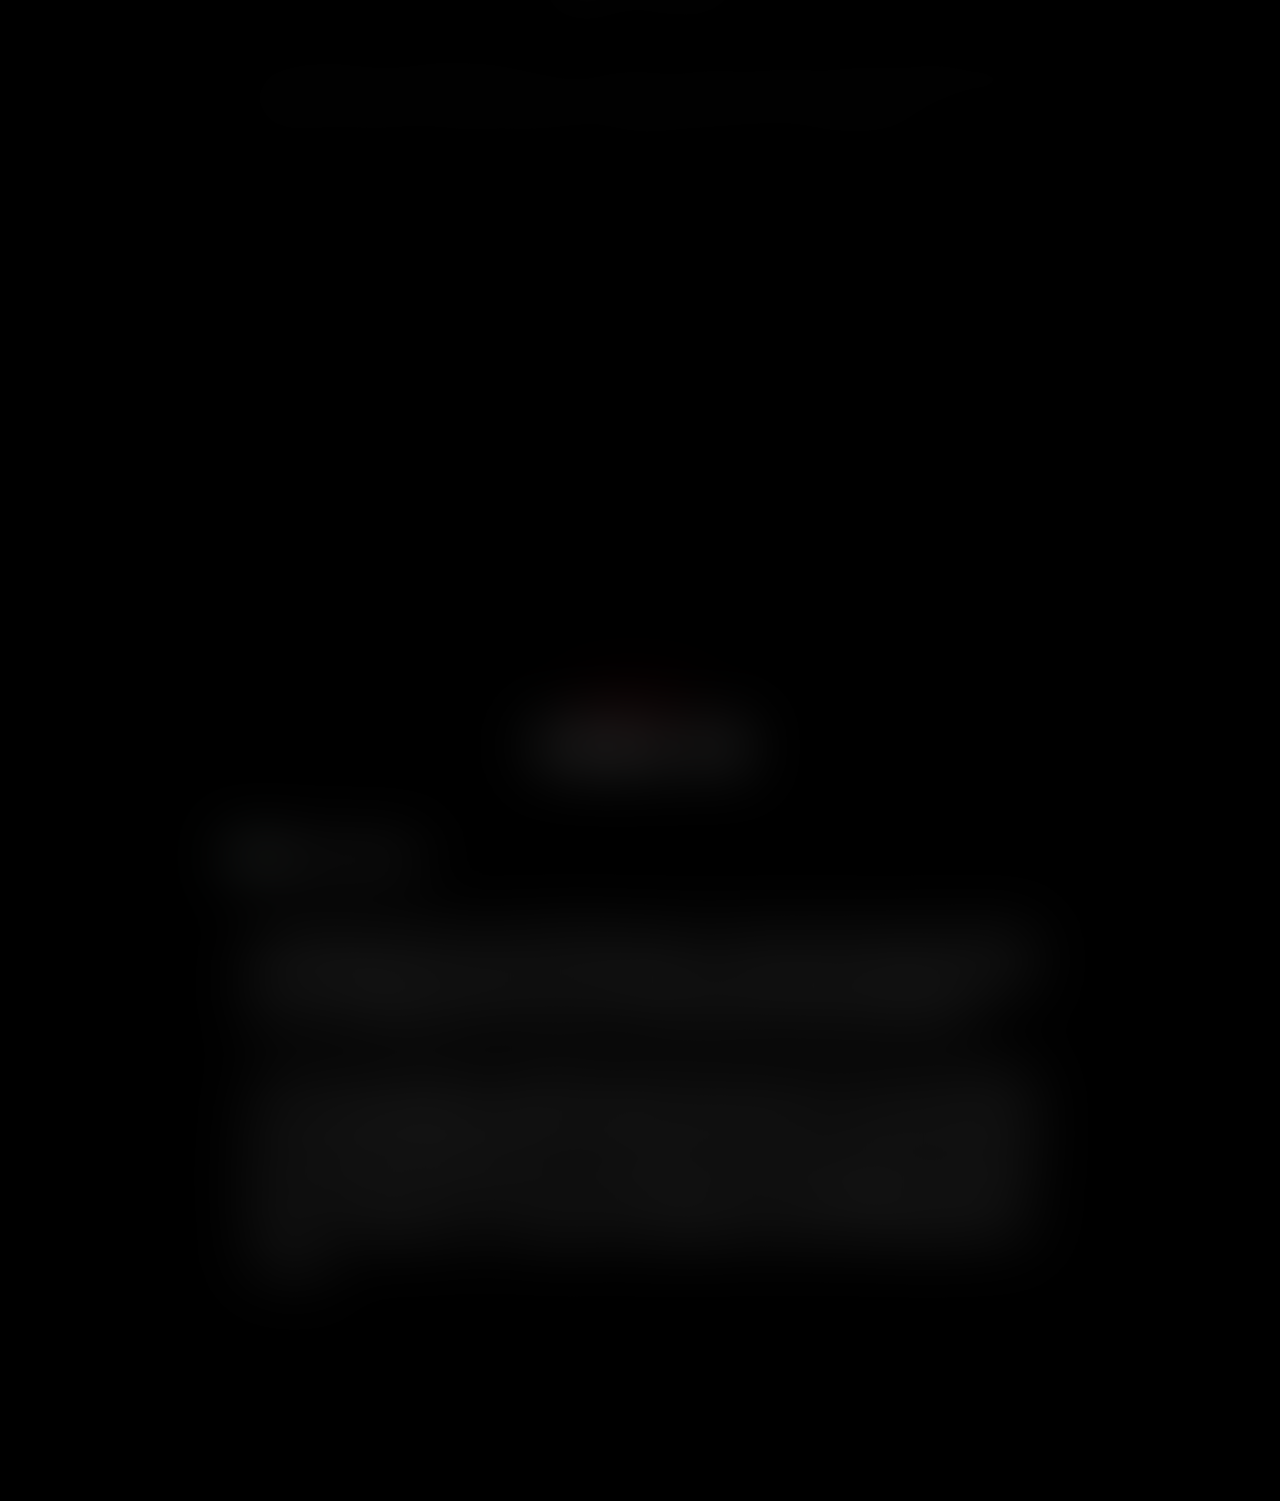
==== commit e1de1d84: "Add files via upload" ====
--- a/index.html
+++ b/index.html
@@ -4,201 +4,226 @@
     <meta charset="UTF-8">
     <meta name="viewport" content="width=device-width, initial-scale=1.0">
     <title>파과 - Story</title>
-    <link rel="stylesheet" href="style.css">
     <link href="https://fonts.googleapis.com/css2?family=Nanum+Myeongjo:wght@400;700&display=swap" rel="stylesheet">
+    <style>
+        /* 🖤 기본 스타일 및 여백 중심 레이아웃 */
+        body {
+            background-color: #000000;
+            color: #ffffff;
+            margin: 0;
+            padding: 0;
+            font-family: 'Nanum Myeongjo', serif;
+            overflow-x: hidden;
+        }
+
+        /* 📌 상단 고정 메뉴 바 (절대 사라지지 않도록 배경색을 검은색으로 완전히 고정) */
+        .top-nav {
+            position: fixed;
+            top: 0;
+            left: 0;
+            width: 100%;
+            padding: 25px 60px;
+            display: flex;
+            justify-content: space-between;
+            align-items: center;
+            z-index: 10000; /* 최상단에 노출 */
+            background-color: #000000; /* 다른 요소와 겹쳐서 안 보이지 않도록 불투명 처리 */
+            border-bottom: 1px solid #111;
+            box-sizing: border-box;
+        }
+        .logo a {
+            font-size: 24px;
+            font-weight: 700;
+            letter-spacing: 2px;
+            color: #ffffff;
+            text-decoration: none;
+        }
+        .nav-links a {
+            font-size: 14px;
+            margin-left: 40px;
+            letter-spacing: 1px;
+            text-decoration: none;
+            color: #ffffff;
+            transition: color 0.3s;
+        }
+        .nav-links a:hover, .nav-links a.active {
+            color: #e50914;
+        }
+
+        /* 스크롤 가이드 */
+        .scroll-guide {
+            position: fixed;
+            bottom: 40px;
+            left: 50%;
+            transform: translateX(-50%);
+            font-size: 12px;
+            letter-spacing: 2px;
+            color: #444;
+            z-index: 10;
+            animation: pulse 2s infinite;
+        }
+        @keyframes pulse {
+            0% { opacity: 0.3; }
+            50% { opacity: 1; }
+            100% { opacity: 0.3; }
+        }
+
+        /* 스크롤 페이드 섹션 공통 스타일 */
+        .chapter-section {
+            max-width: 800px;
+            margin: 0 auto;
+            padding: 220px 20px; /* 긴 호흡을 위한 상하 여백 */
+            display: flex;
+            flex-direction: column;
+            align-items: center;
+            justify-content: center;
+            min-height: 50vh;
+            will-change: opacity, filter;
+            transition: opacity 0.4s ease-out, filter 0.4s ease-out;
+        }
+
+        .chapter-num {
+            font-size: 13px;
+            color: #e50914;
+            letter-spacing: 4px;
+            font-weight: 700;
+            margin-bottom: 15px;
+        }
+        .chapter-title {
+            font-size: 30px;
+            font-weight: 700;
+            margin: 0 0 60px 0;
+            letter-spacing: 2px;
+            text-align: center;
+        }
+        .chapter-desc {
+            font-size: 16px;
+            line-height: 2.2;
+            color: #cccccc;
+            word-break: keep-all;
+            text-align: justify;
+            margin: 0;
+            padding: 0 10px;
+        }
+        .chapter-desc p {
+            margin: 0 0 35px 0; /* 문단 사이 완벽한 엔터(공백) 부여 */
+        }
+        .chapter-desc p:last-child {
+            margin-bottom: 0;
+        }
+
+        /* 이미지 컨테이너 */
+        .chapter-img-wrap {
+            width: 100%;
+            margin: 20px 0 60px 0;
+            box-shadow: 0 15px 40px rgba(0,0,0,0.8);
+        }
+        .chapter-img-wrap img {
+            width: 100%;
+            height: auto;
+            display: block;
+            border-radius: 2px;
+        }
+    </style>
 </head>
-<body class="story-body">
-
-    <header class="intro-cover">
-        <div class="cover-bg"></div> 
-        <div class="logo-wrap">
-            <h1 class="main-title" id="brokenTitle">파과</h1>
+<body>
+
+    <nav class="top-nav">
+        <div class="logo">
+            <a href="index.html">파과</a>
         </div>
-        <div class="scroll-arrow">
-            <p>스크롤해서 이야기로</p>
-            <div class="arrow-icon">↓</div>
+        <div class="nav-links">
+            <a href="index.html" class="active">STORY</a>
+            <a href="character.html">CHARACTER</a>
+            <a href="about.html">ABOUT</a>
+            <a href="https://product.kyobobook.co.kr/detail/S000001808685" target="_blank">BUY</a>
         </div>
-    </header>
-
-<nav class="top-nav" style="position: fixed; top: 0; left: 0; width: 100%; padding: 30px 60px; display: flex; justify-content: space-between; align-items: center; z-index: 1000; background: rgba(0, 0, 0, 0.85); backdrop-filter: blur(5px); box-sizing: border-box;">
-    <div class="logo">
-        <a href="index.html" style="font-size: 24px; font-weight: 700; letter-spacing: 2px; color: #ffffff; text-decoration: none;">파과</a>
-    </div>
-    <div class="nav-links">
-        <a href="index.html" class="active" style="font-size: 14px; margin-left: 40px; letter-spacing: 1px; text-decoration: none; color: #e50914; font-weight: bold; transition: color 0.3s;">STORY</a>
-        <a href="character.html" style="font-size: 14px; margin-left: 40px; letter-spacing: 1px; text-decoration: none; color: #ffffff; transition: color 0.3s;">CHARACTER</a>
-        <a href="about.html" style="font-size: 14px; margin-left: 40px; letter-spacing: 1px; text-decoration: none; color: #ffffff; transition: color 0.3s;">ABOUT</a>
-        <a href="https://product.kyobobook.co.kr/detail/S000001808685" target="_blank" style="font-size: 14px; margin-left: 40px; letter-spacing: 1px; text-decoration: none; color: #ffffff; transition: color 0.3s;">BUY</a>
-    </div>
-</nav>
-
-    <nav class="side-nav">
-        <a href="#chapter1">1</a>
-        <a href="#chapter2">2</a>
-        <a href="#chapter3">3</a>
-        <a href="#chapter4">4</a>
-        <a href="#chapter5">5</a>
     </nav>
 
-    <main class="story-container">
-        
-        <section id="chapter1" class="story-panel cinematic-chapter">
-            <span class="chapter-num">CHAPTER 1</span>
-            <h2>조각</h2>
-
-            <div class="scene-wrap dynamic-blur">
-                <img src="scene1-1.jpg" alt="장면 1-1">
-                <div class="text-box"><p>60대 여성 킬러 조각.</p></div>
-            </div>
-
-            <div class="scene-wrap dynamic-blur">
-                <img src="scene1-2.jpg" alt="장면 1-2">
-                <div class="text-box"><p>그녀는 냉철하고 노련한 업계의 대모다.</p></div>
-            </div>
-
-            <div class="scene-wrap dynamic-blur">
-                <img src="scene1-3.jpg" alt="장면 1-3">
-                <div class="text-box"><p>수많은 세월 동안 단 한 번의 오차도 없이 의뢰를 처리해 온 그녀.</p></div>
-            </div>
-
-            <div class="scene-wrap dynamic-blur">
-                <img src="scene1-4.jpeg" alt="장면 1-4">
-                <div class="text-box"><p>하지만 흐르는 시간 속에서 그녀의 칼날도 조금씩 무뎌지기 시작한다.</p></div>
-            </div>
-        </section>
-
-        <section id="chapter2" class="story-panel cinematic-chapter">
-            <span class="chapter-num">CHAPTER 2</span>
-            <h2>투우의 등장</h2>
-
-            <div class="scene-wrap dynamic-blur">
-                <img src="scene2-1.jpg" alt="장면 2-1">
-                <div class="text-box"><p>조각의 곁을 맴돌며 예리하게 숨통을 조여오는 새로운 인물.</p></div>
-            </div>
-
-            <div class="scene-wrap dynamic-blur">
-                <img src="scene2-2.jpg" alt="장면 2-2">
-                <div class="text-box"><p>숨 막히는 긴장감 속에서 조각에게 자꾸만 시비를 거는 투우.</p></div>
-            </div>
-
-            <div class="scene-wrap dynamic-blur">
-                <img src="scene2-3.jpeg" alt="장면 2-3">
-                <div class="text-box"><p>그의 도발은 단순한 장난이 아닌, 거대한 폭풍의 전조였다.</p></div>
-            </div>
-        </section>
-
-        <section id="chapter3" class="story-panel cinematic-chapter">
-            <span class="chapter-num">CHAPTER 3</span>
-            <h2>조각의 부상 그리고 강 박사와의 만남</h2>
-
-            <div class="scene-wrap dynamic-blur">
-                <img src="scene3-1.jpg" alt="장면 3-1">
-                <div class="text-box"><p>노화로 인해 이전 같지 않은 몸. 한순간의 실수로 조각은 치명적인 부상을 입고 의식을 잃은 채 강 박사의 병원으로 실려 온다.</p></div>
-            </div>
-
-            <div class="scene-wrap dynamic-blur">
-                <img src="scene3-2.jpg" alt="장면 3-2">
-                <div class="text-box"><p>정신이 들자마자 킬러로서의 본능적인 방어기제와 극도의 경계심으로 눈앞의 강 박사를 거칠게 몰아붙이는 조각.</p></div>
-            </div>
-
-            <div class="scene-wrap dynamic-blur">
-                <img src="scene3-3.jpg" alt="장면 3-3">
-                <div class="text-box"><p>차가운 무기를 목에 겨눈 숨 막히는 대치 속에서, 두 사람의 기묘하고도 위태로운 인연이 시작된다.</p></div>
-            </div>
-        </section>
-
-        <section id="chapter4" class="story-panel cinematic-chapter">
-            <span class="chapter-num">CHAPTER 4</span>
-            <h2>지키고 싶은 것들이 생긴 조각</h2>
-
-            <div class="scene-wrap dynamic-blur">
-                <img src="scene4-1.jpg" alt="딸을 품에 안은 강 박사">
-                <div class="text-box"><p>늘 피와 어둠뿐이었던 조각의 삶 속에, 하나뿐인 어린 딸을 품에 소중히 안아 지켜내는 강 박사의 따뜻하고 무해한 일상이 들어오기 시작한다.</p></div>
-            </div>
-
-            <div class="scene-wrap dynamic-blur">
-                <img src="scene4-2.jpg" alt="차 안에서 웃는 강 박사와 딸">
-                <div class="text-box"><p>그들 부녀가 함께 나누는 따스한 미소와 평화를 곁에서 지켜보며, 조각은 평생 느껴보지 못한 감정의 일렁임을 겪는다. 쇠잔해져 가던 킬러의 마음속에 처음으로 '파괴'가 아닌 '지키고 싶은 마음'이 태어난 순간이었다.</p></div>
-            </div>
-        </section>
-
-        <section id="chapter5" class="story-panel">
-            <span class="chapter-num">CHAPTER 5</span>
-            <h2>소중한 것들을 지키기 위한 마지막 혈투</h2>
-            <div class="scene-wrap dynamic-blur">
-                <img src="chapter5-still.png" alt="파과 챕터 5 액션 스틸컷">
-                <div class="text-box"><p>강박사의 딸을 지키기 위한 조각과 그녀를 방해하려는 투우의 마지막 혈투가 시작된다.</p></div>
-            </div>
-        </section>
+    <div class="scroll-guide">SCROLL DOWN</div>
+
+    <main style="padding-top: 120px;">
+
+        <section class="chapter-section" id="chapter1">
+            <span class="chapter-num">CHAPTER 01</span>
+            <h2 class="chapter-title">소멸의 서막</h2>
+            <div class="chapter-desc">
+                <p>마흔 해 가까이 청부살인, 혹은 방역이라 불리는 업을 이어온 예순다섯의 노년 여성 조각. 한때는 흔적조차 남기지 않던 날카로운 칼날이었으나, 흐르는 세월 앞에 육체는 조금씩 부서지고 무뎌져 간다. 차가운 얼음 같았던 그녀의 일상에 어느 날부터인가 낯선 균열이 발생하기 시작한다.</p>
+            </div>
+        </section>
+
+        <section class="chapter-section" id="chapter2">
+            <span class="chapter-num">CHAPTER 02</span>
+            <h2 class="chapter-title">기억의 얼룩</h2>
+            <div class="chapter-desc">
+                <p>지워지지 않는 과거의 잔상들이 불쑥불쑥 조각의 발목을 잡는다. 젊고 냉혹했던 시절의 기억, 그리고 그녀를 이 어둠의 세계로 이끌었던 스승 ‘류’와의 강렬했던 순간들. 사라져가는 기억의 파편을 붙잡으려는 순간, 현실의 심장도 미세하게 떨려온다.</p>
+            </div>
+        </section>
+
+        <section class="chapter-section" id="chapter3">
+            <span class="chapter-num">CHAPTER 03</span>
+            <h2 class="chapter-title">낯선 연민</h2>
+            <div class="chapter-desc">
+                <p>단 한 번도 타인의 삶에 개입하거나 감정을 낭비해 본 적 없던 조각의 삶에, 한 가족이 들어온다. 상처 입은 평범한 이들을 마주한 순간, 그녀의 마음속 깊은 곳에 묻어두었던 연민과 공감이라는 감정이 마치 서리 맞은 과일처럼 시리게 피어오르기 시작한다.</p>
+            </div>
+        </section>
+
+        <section class="chapter-section" id="chapter4">
+            <span class="chapter-num">CHAPTER 04</span>
+            <h2 class="chapter-title">젊은 추격자</h2>
+            <div class="chapter-desc">
+                <p>조각의 뒤를 쫓는 젊고 잔혹한 청부업자 ‘투우’. 그는 조각이 가진 과거의 그림자이자, 늙어버린 세대를 밀어내려는 무자비한 시간의 상징이다. 숨 막히는 긴장감 속에서 두 대립하는 존재의 거리는 서서히 좁혀져만 간다.</p>
+            </div>
+        </section>
+
+        <section class="chapter-section" id="chapter5">
+            <span class="chapter-num">CHAPTER 05</span>
+            <h2 class="chapter-title">투쟁 혹은 소멸</h2>
+            
+            <div class="chapter-img-wrap">
+                <img src="chapter5-still.jpg" alt="파과 챕터 5 액션 스틸컷">
+            </div>
+
+            <div class="chapter-desc">
+                <p>
+                    파과는 냉철한 60대 킬러에게 피어나는 연민과 공감을 다루는 책이다. 이 책은 강자도 피할 수 없는 노화와 쇠퇴에 대한 문제의식에서 출발해, 노화는 단순한 쇠퇴가 아니라 인간을 변화시키고 타인과 연결시키는 과정임을 제시한다. 특히 노화, 쇠퇴, 인간성 회복을 중심으로 독자가 언젠가 모두가 마주하게 될 변화와 인간다움에 대해 생각하게 한다.
+                </p>
+                <p>
+                    이 마이크로사이트는 책의 핵심 메시지인 냉철한 60대 킬러에게도 찾아오는 노화와 그 속에서 피어나는 연민과 공감을 사용자가 스크롤을 통해 경험하도록 설계한다. 이를 위해 세로 스크롤 중심의 화면 구조, 최소한의 정보 배치와 여백 중심 레이아웃, 검은 배경과 날카로운 세리프 서체, 스크롤에 따라 이미지 텍스트가 흐려지고 사라지는 효과를 중심으로 디자인한다. 특히 점차 사라지는 이미지와 텍스트 효과는 주인공의 노화 과정을 표현하기 위한 선택이다. 사용자가 이 사이트를 통해 시간이 지나며 변화하는 몸과 감정을 경험하고, 주인공의 감정과 상황에 몰입하도록 하는 것이 목표다.
+                </p>
+            </div>
+        </section>
+
     </main>
 
     <script>
-        const brokenTitle = document.getElementById('brokenTitle');
-        const topNav = document.querySelector('.top-nav');
-        
-        window.addEventListener('scroll', () => {
-            let scrollPos = window.scrollY;
-            let windowHeight = window.innerHeight;
-            let ratio = scrollPos / (windowHeight * 0.7);
-            if (ratio > 1) ratio = 1;
-            
-            brokenTitle.style.opacity = 1 - ratio;
-            brokenTitle.style.letterSpacing = `${ratio * 50}px`;
-            brokenTitle.style.filter = `blur(${ratio * 10}px)`;
-            
-            if (scrollPos > windowHeight * 0.3) {
-                topNav.classList.add('visible');
-            } else {
-                topNav.classList.remove('visible');
-            }
+        window.addEventListener('scroll', function() {
+            const sections = document.querySelectorAll('.chapter-section');
+            const windowHeight = window.innerHeight;
+
+            sections.forEach(section => {
+                const rect = section.getBoundingClientRect();
+                const sectionCenter = rect.top + rect.height / 2;
+                const viewCenter = windowHeight / 2;
+
+                const distanceFromCenter = Math.abs(viewCenter - sectionCenter);
+                const maxDistance = windowHeight * 0.8; 
+
+                // 화면 중앙 영역에 머물 때는 선명하게, 멀어질 때만 자연스럽게 페이드 아웃
+                let opacity = 1 - (distanceFromCenter / maxDistance);
+                let blur = (distanceFromCenter / maxDistance) * 6; 
+
+                if (opacity < 0.1) opacity = 0.1; // 아예 영원히 투명해져서 안 보이는 현상 방지 최소치 설정
+                if (opacity > 1) opacity = 1;
+                if (blur < 0) blur = 0;
+
+                section.style.opacity = opacity;
+                section.style.filter = `blur(${blur}px)`;
+            });
         });
 
-        const blurElements = document.querySelectorAll('.dynamic-blur');
-        
-        function checkCenterBlur() {
-            const windowHeight = window.innerHeight;
-            const contentStart = windowHeight * 0.15;
-            const contentEnd = windowHeight * 0.75;
-            
-            blurElements.forEach(el => {
-                const rect = el.getBoundingClientRect();
-                const elCenter = rect.top + (rect.height / 2);
-                
-                let blurAmount = 0;
-                let opacityAmount = 1;
-                
-                if (elCenter < contentStart) {
-                    const distanceFromTopZone = contentStart - elCenter;
-                    blurAmount = (distanceFromTopZone / (windowHeight * 0.2)) * 15;
-                    opacityAmount = 1 - (distanceFromTopZone / (windowHeight * 0.2)) * 2.0;
-                } else if (elCenter > contentEnd) {
-                    const distanceFromBottomZone = elCenter - contentEnd;
-                    blurAmount = (distanceFromBottomZone / (windowHeight * 0.25)) * 12;
-                    opacityAmount = 1 - (distanceFromBottomZone / (windowHeight * 0.25)) * 1.5;
-                }
-                
-                if (opacityAmount < 0) opacityAmount = 0;
-                if (opacityAmount > 1) opacityAmount = 1;
-                if (blurAmount < 0) blurAmount = 0;
-                if (blurAmount > 12) blurAmount = 12;
-                
-                const img = el.querySelector('img');
-                const text = el.querySelector('.text-box');
-                
-                if (img) {
-                    img.style.filter = `blur(${blurAmount}px)`;
-                    img.style.opacity = opacityAmount;
-                }
-                if (text) {
-                    text.style.filter = `blur(${blurAmount}px)`;
-                    text.style.opacity = opacityAmount;
-                }
-            });
-        }
-        
-        window.addEventListener('scroll', checkCenterBlur);
-        window.addEventListener('resize', checkCenterBlur);
-        checkCenterBlur();
+        window.dispatchEvent(new Event('scroll'));
     </script>
+
 </body>
 </html>
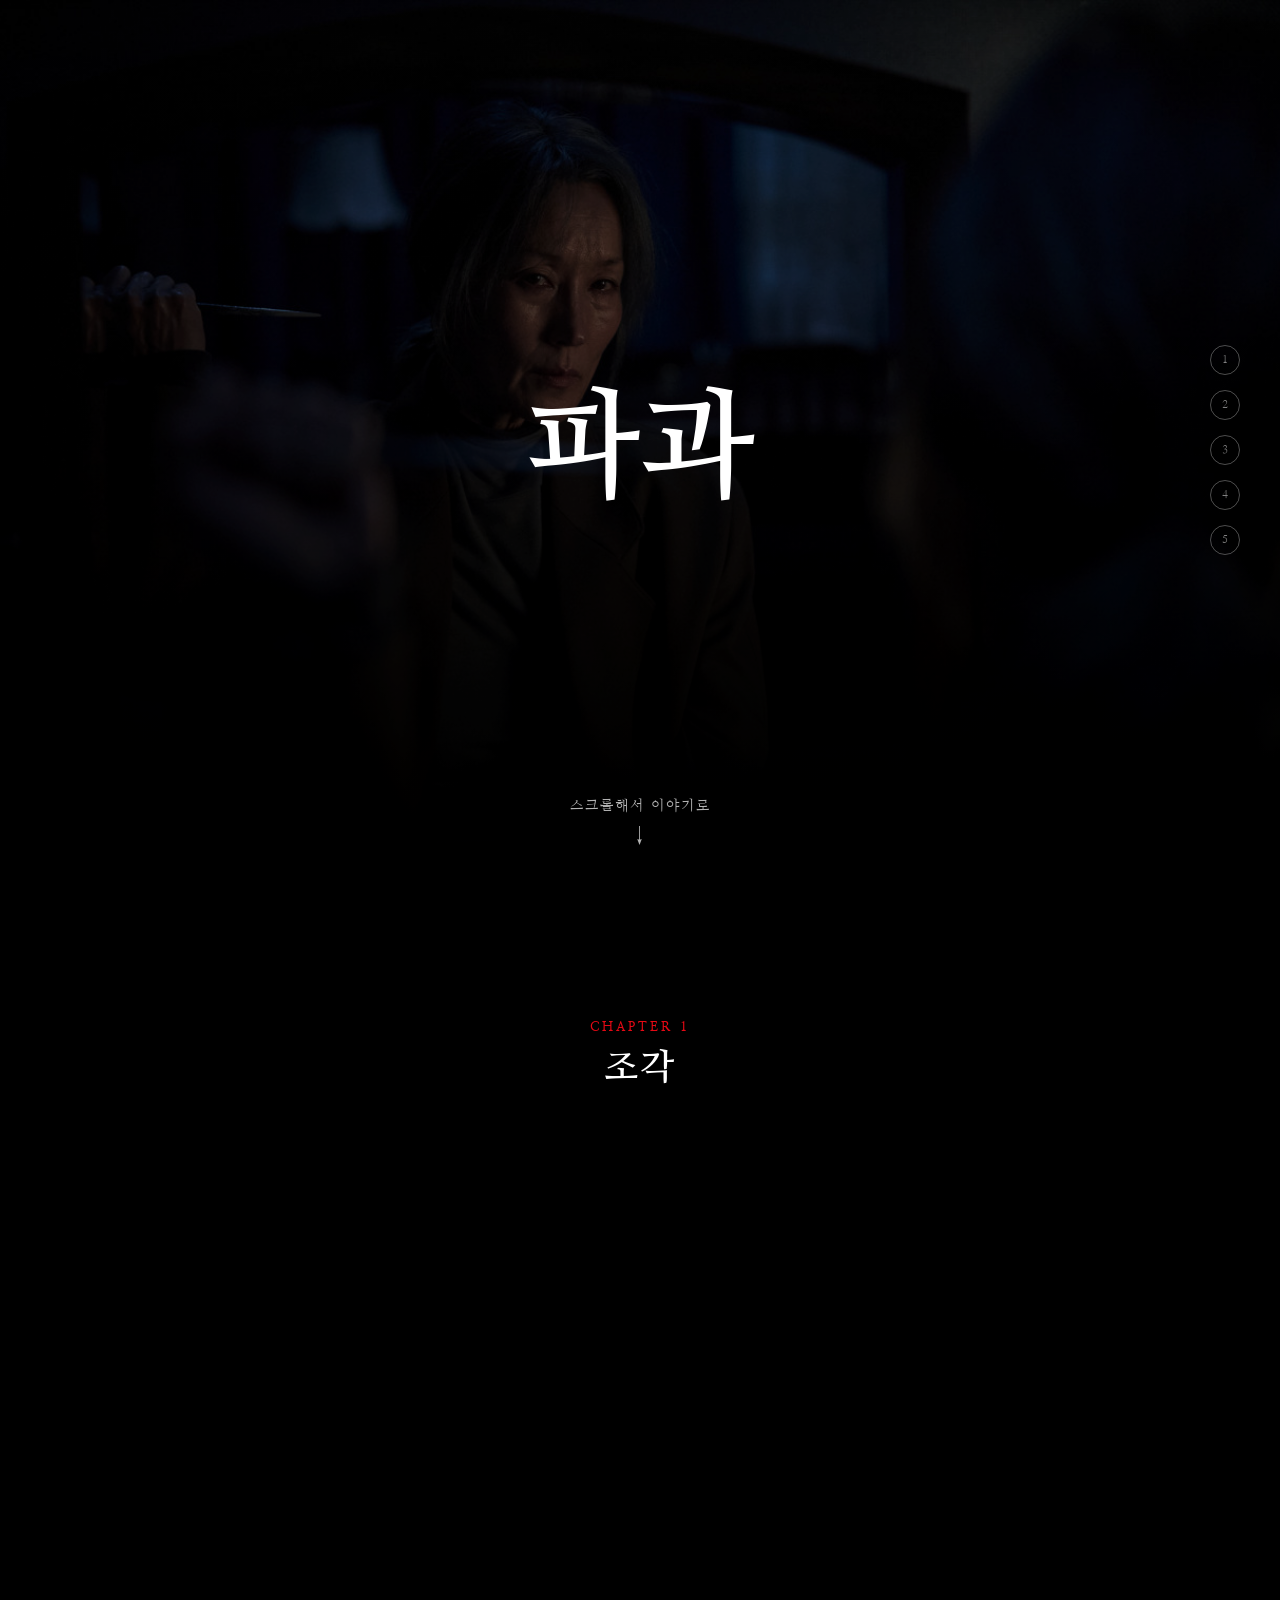
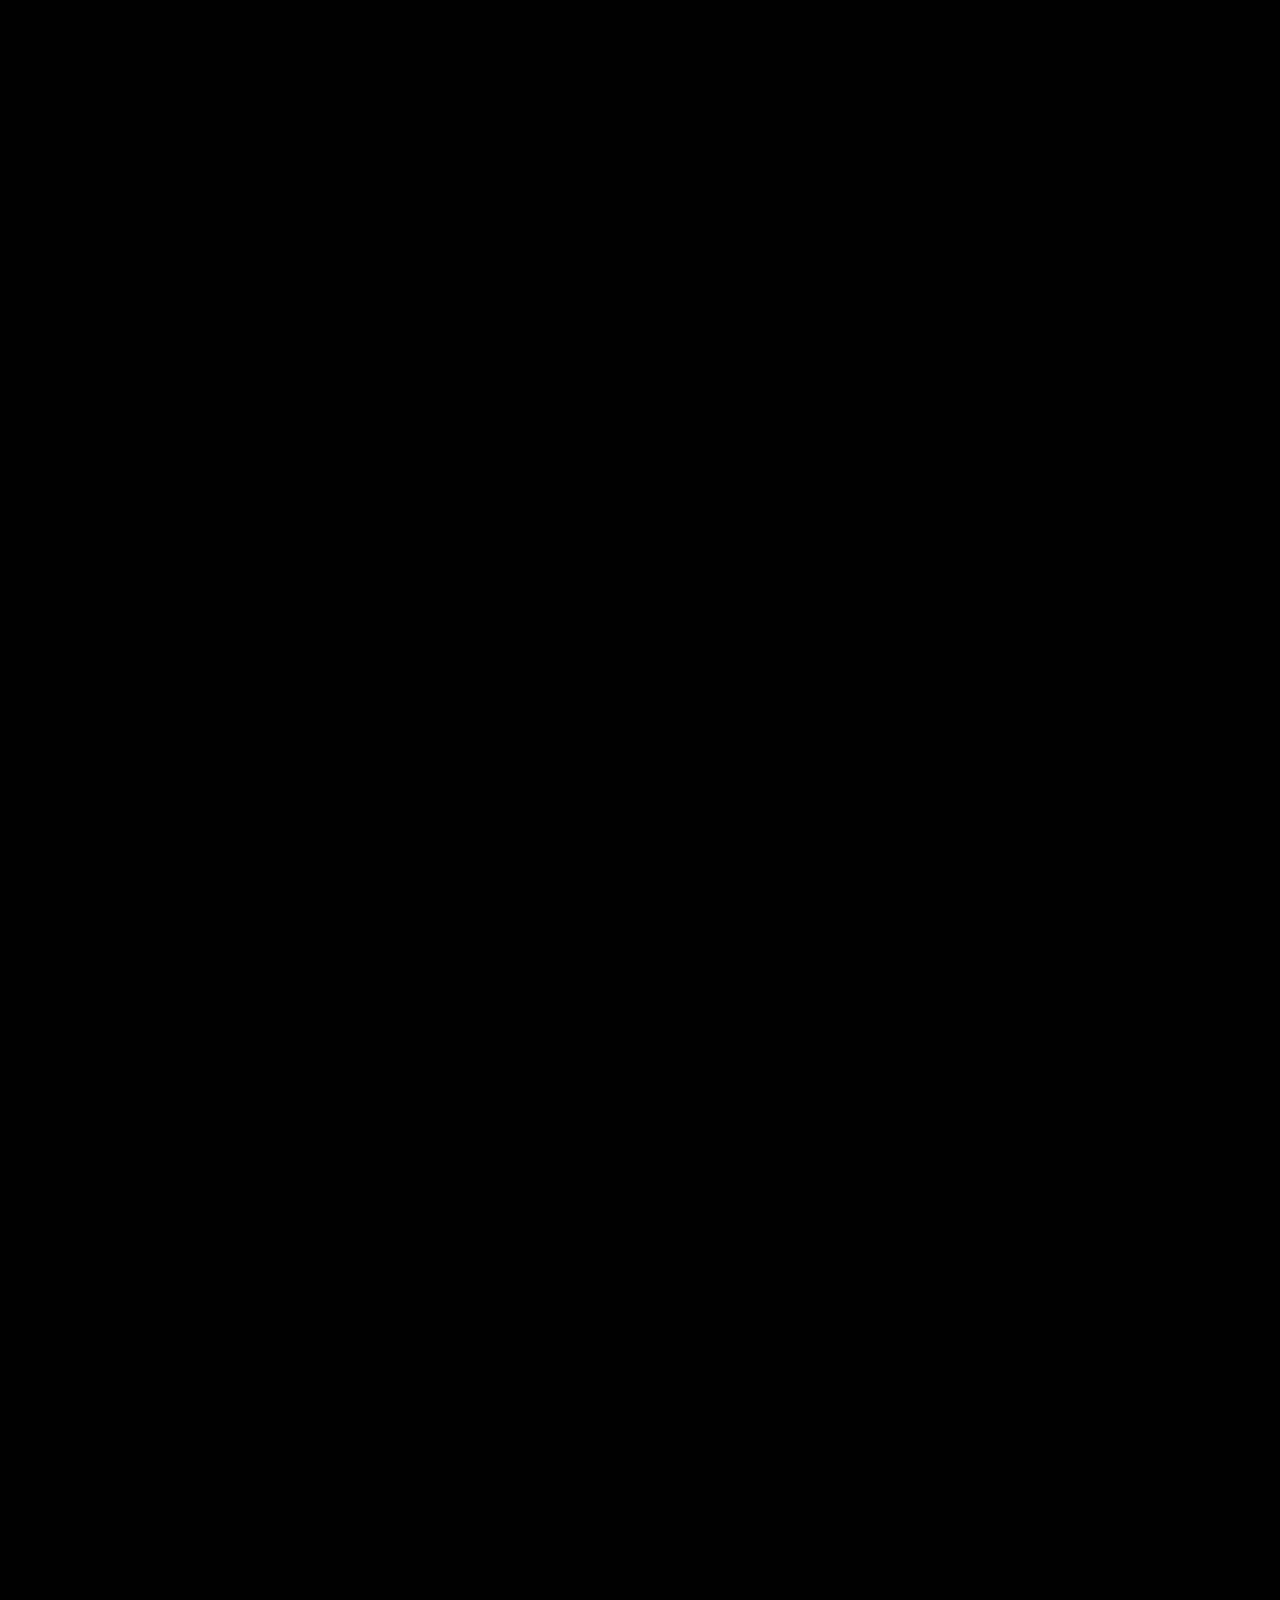
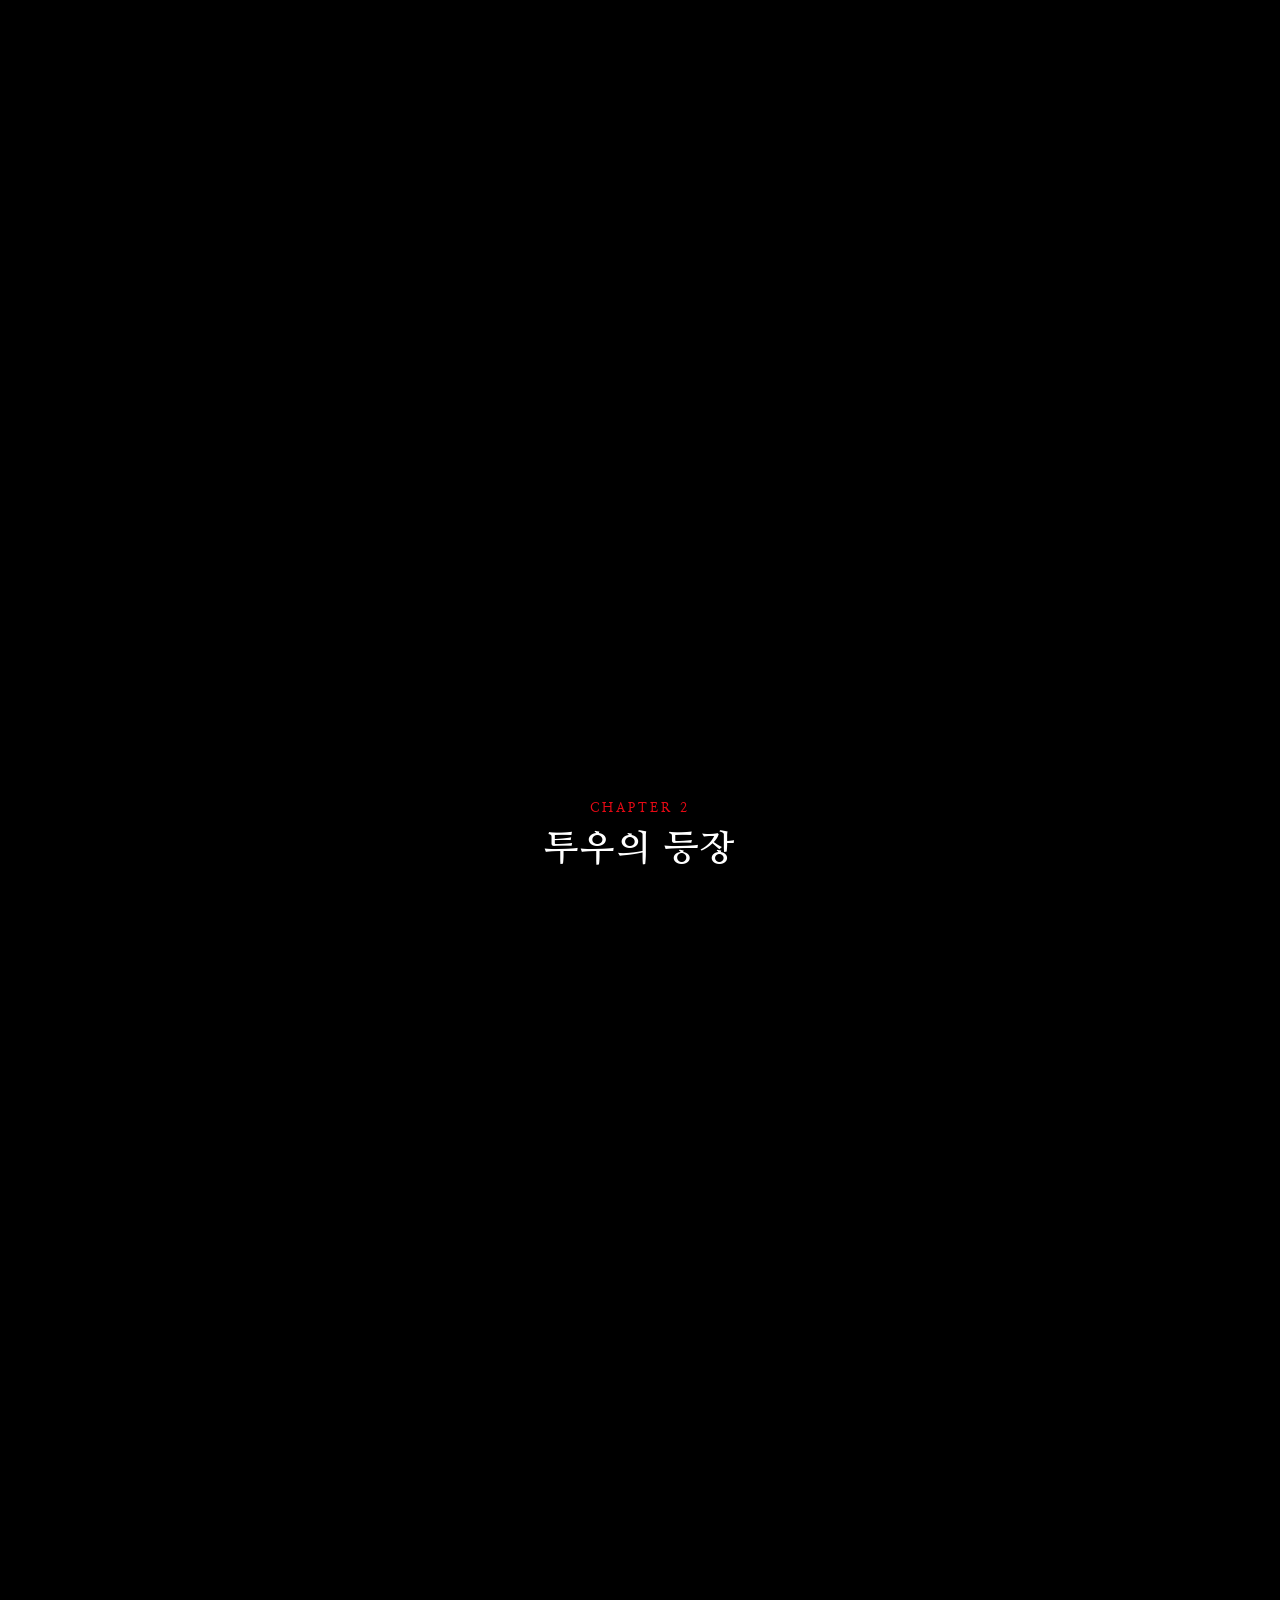
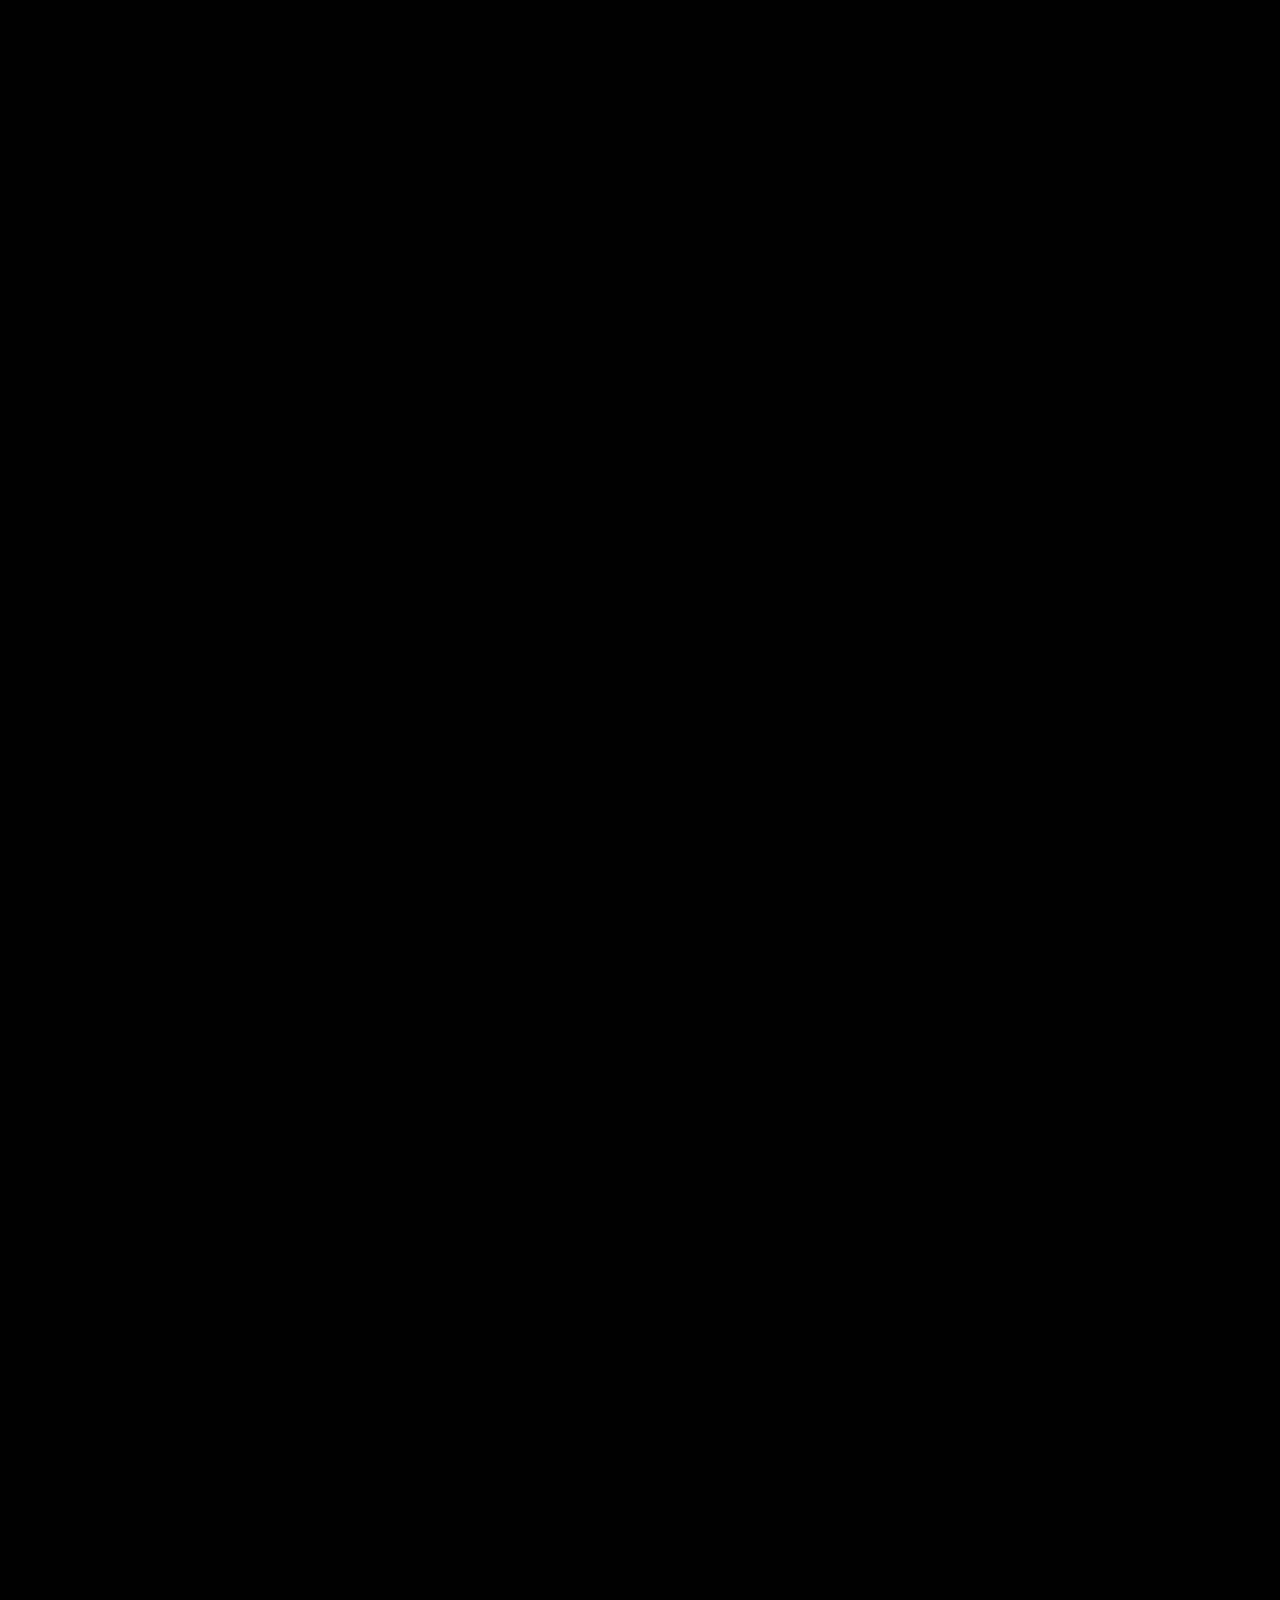
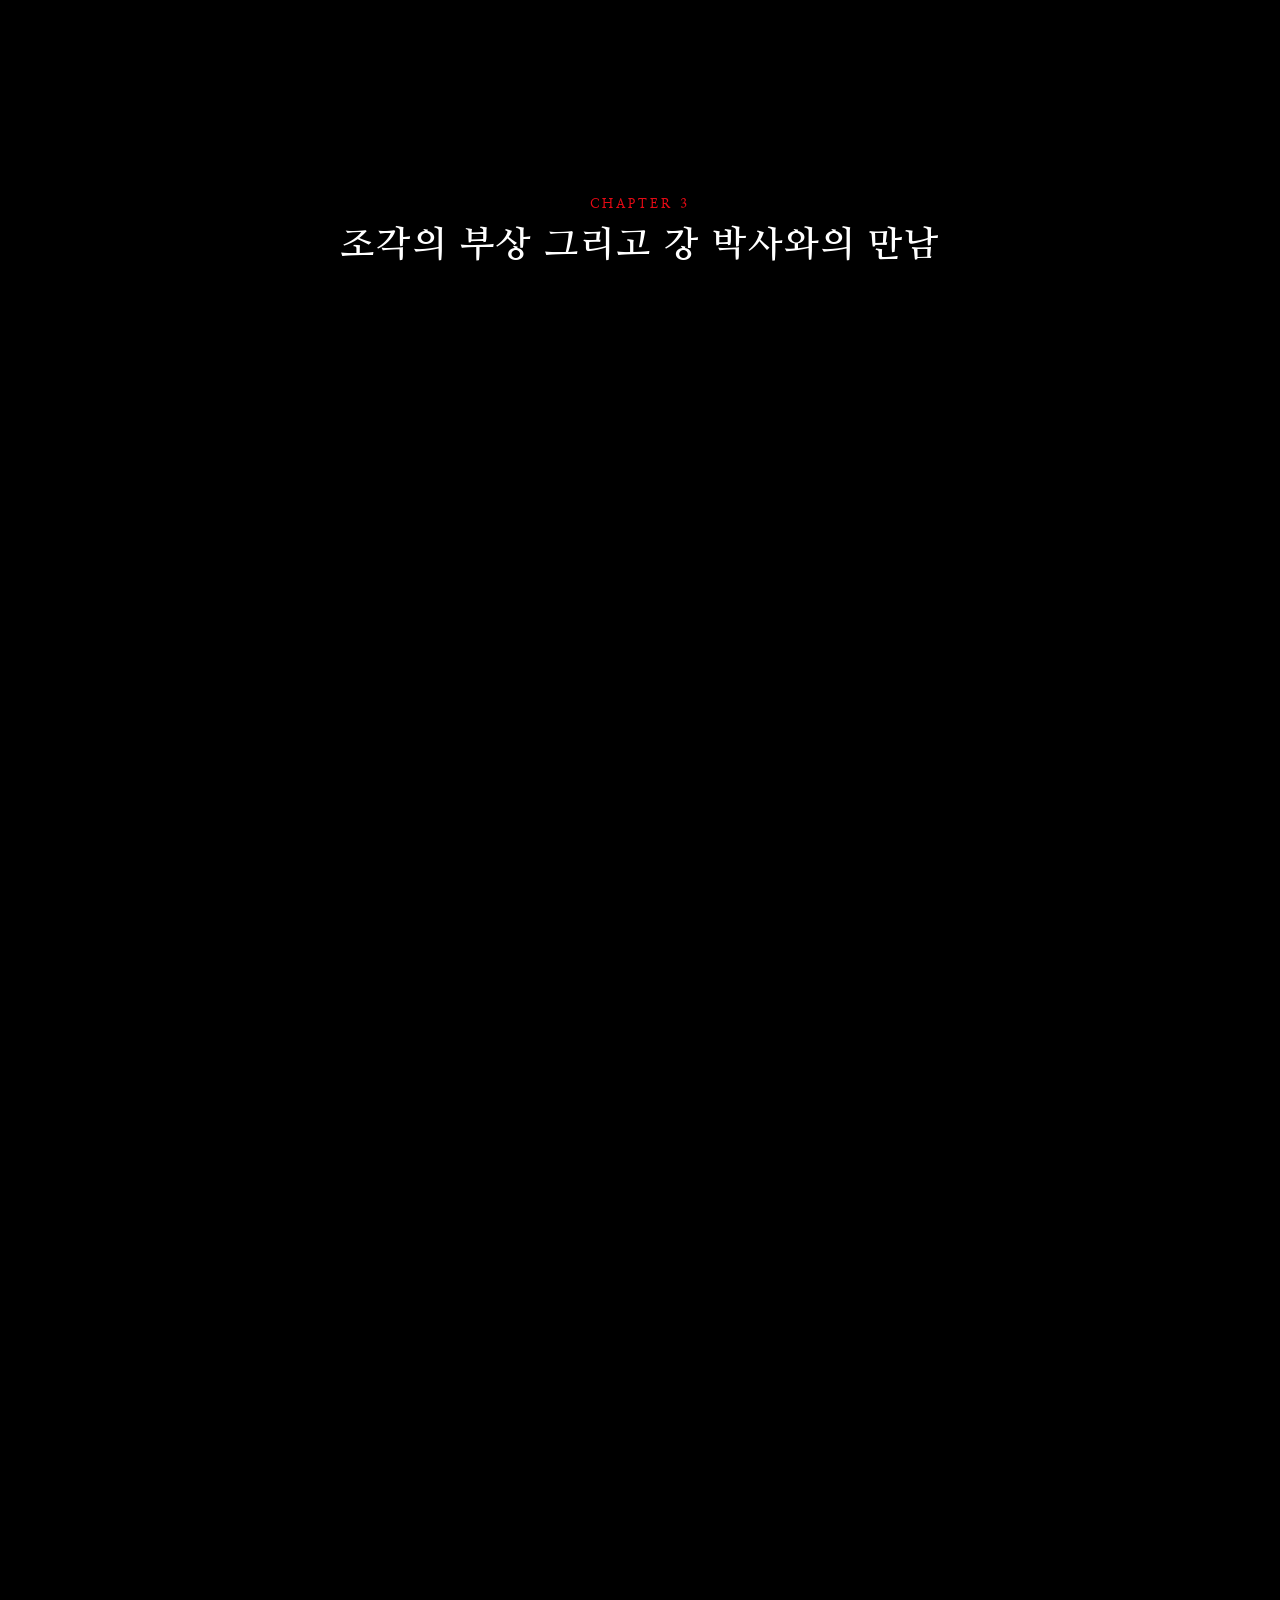
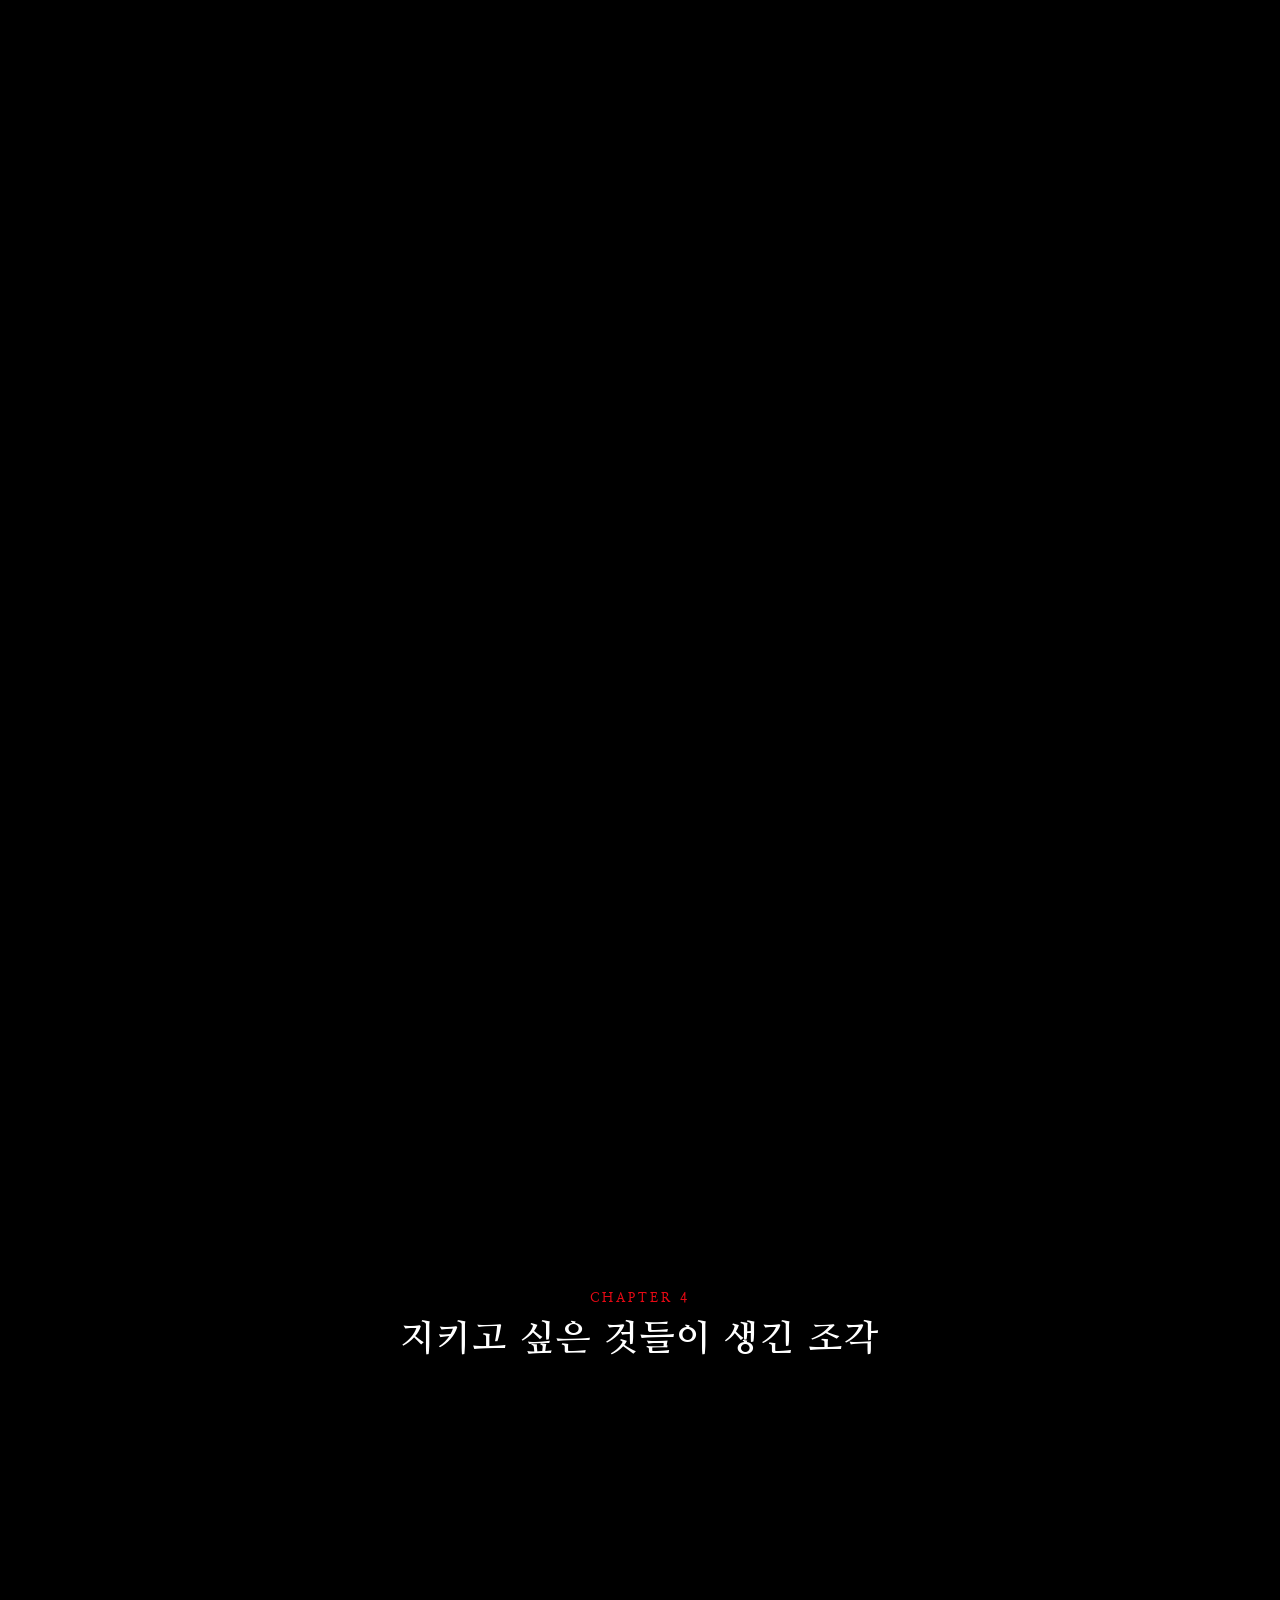
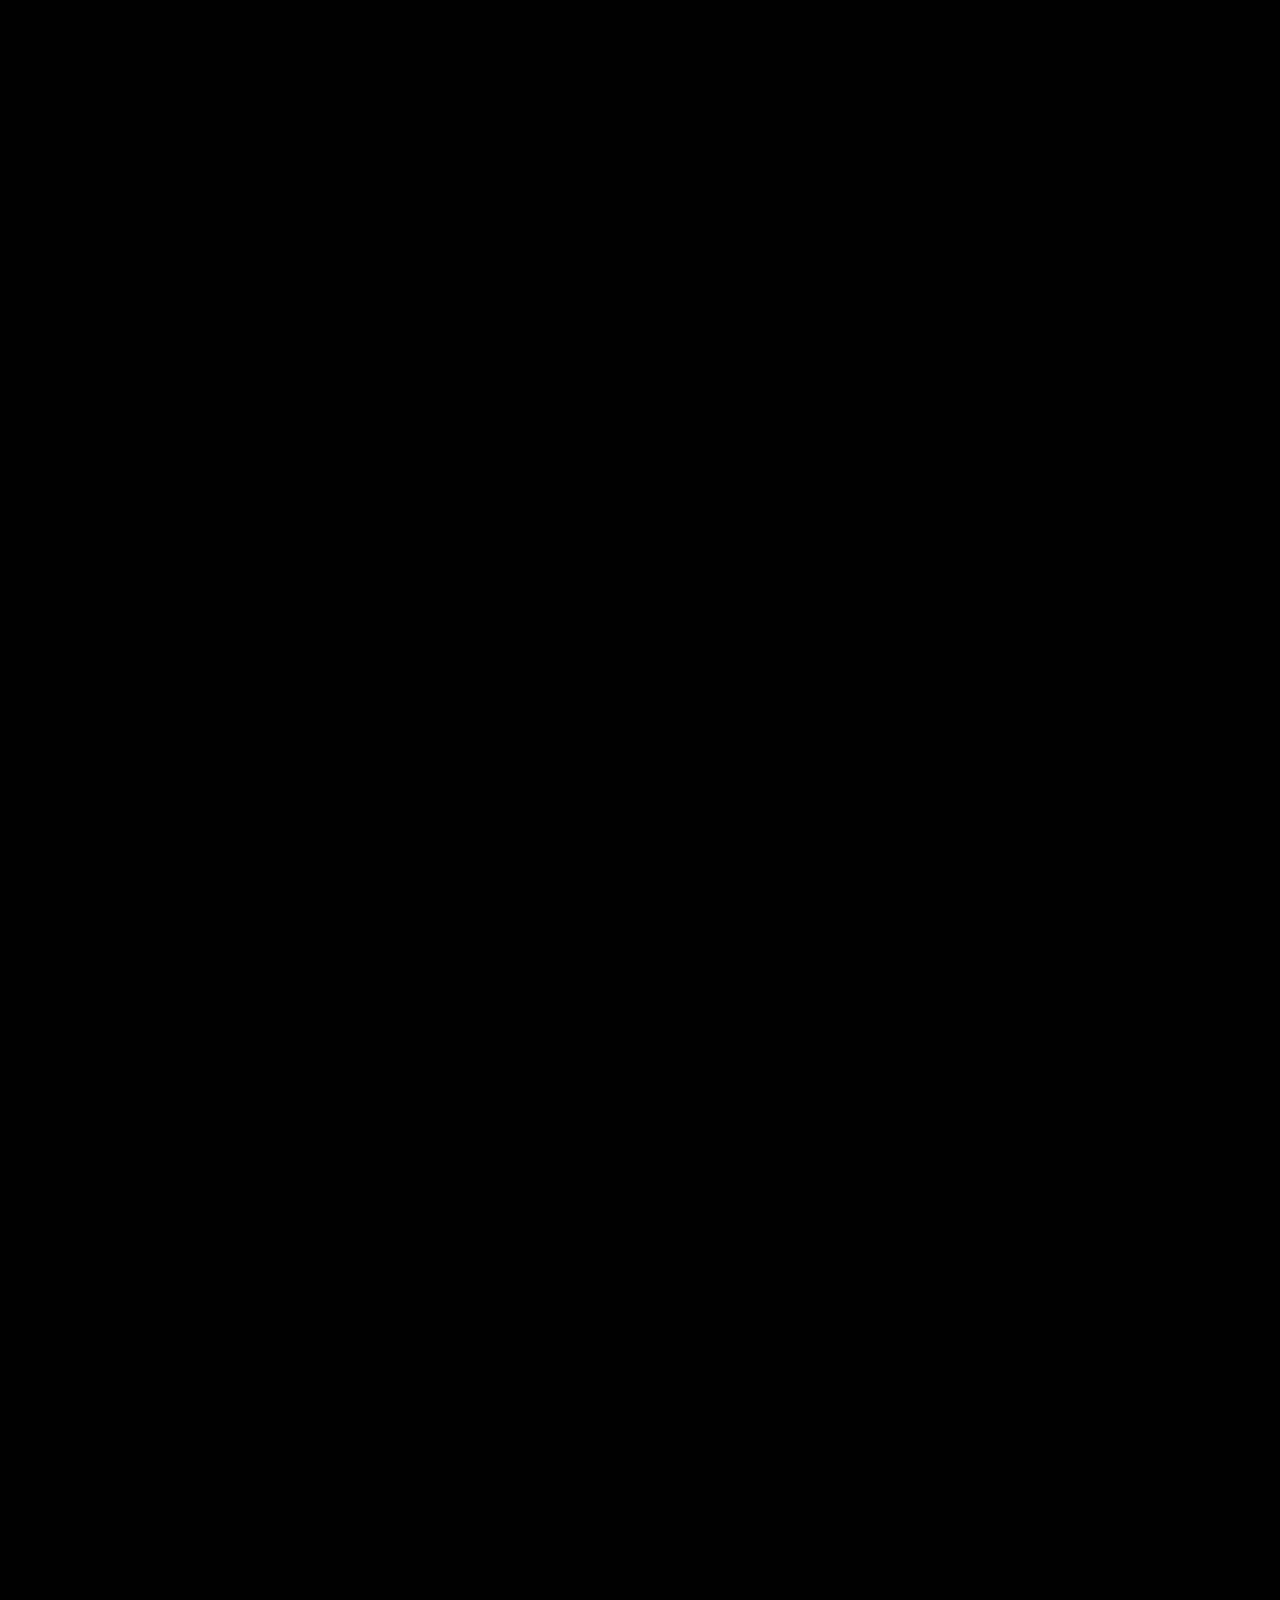
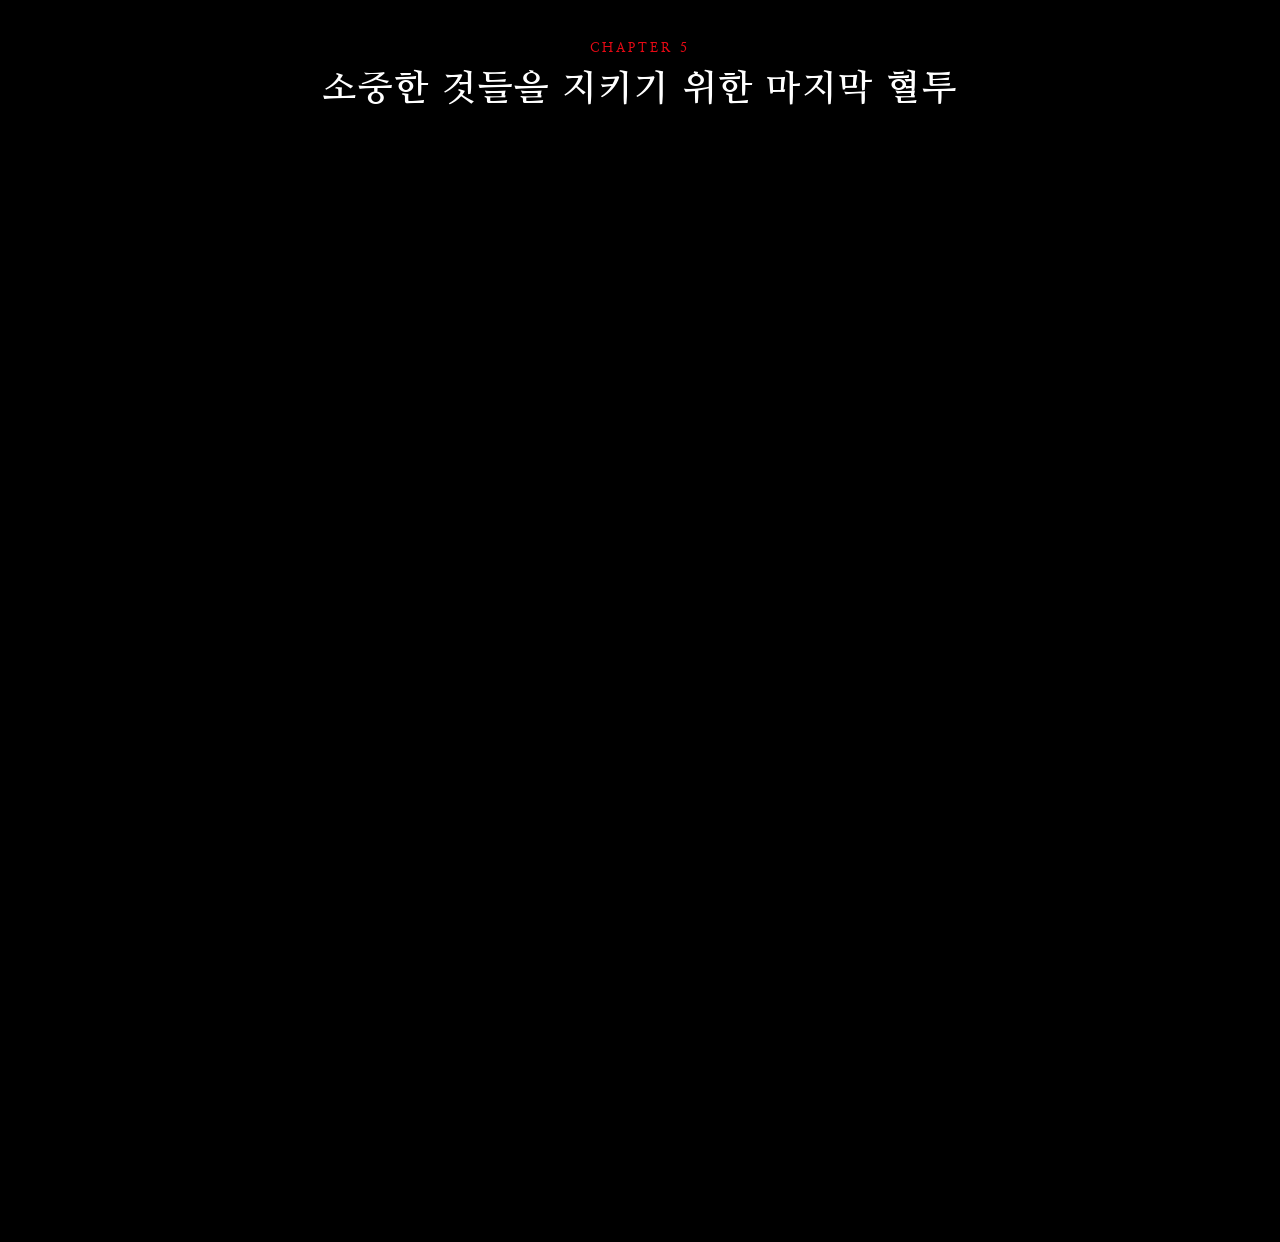
==== commit abc37934: "Add files via upload" ====
--- a/index.html
+++ b/index.html
@@ -4,134 +4,24 @@
     <meta charset="UTF-8">
     <meta name="viewport" content="width=device-width, initial-scale=1.0">
     <title>파과 - Story</title>
+    <link rel="stylesheet" href="style.css">
     <link href="https://fonts.googleapis.com/css2?family=Nanum+Myeongjo:wght@400;700&display=swap" rel="stylesheet">
-    <style>
-        /* 🖤 기본 스타일 및 여백 중심 레이아웃 */
-        body {
-            background-color: #000000;
-            color: #ffffff;
-            margin: 0;
-            padding: 0;
-            font-family: 'Nanum Myeongjo', serif;
-            overflow-x: hidden;
-        }
-
-        /* 📌 상단 고정 메뉴 바 (절대 사라지지 않도록 배경색을 검은색으로 완전히 고정) */
-        .top-nav {
-            position: fixed;
-            top: 0;
-            left: 0;
-            width: 100%;
-            padding: 25px 60px;
-            display: flex;
-            justify-content: space-between;
-            align-items: center;
-            z-index: 10000; /* 최상단에 노출 */
-            background-color: #000000; /* 다른 요소와 겹쳐서 안 보이지 않도록 불투명 처리 */
-            border-bottom: 1px solid #111;
-            box-sizing: border-box;
-        }
-        .logo a {
-            font-size: 24px;
-            font-weight: 700;
-            letter-spacing: 2px;
-            color: #ffffff;
-            text-decoration: none;
-        }
-        .nav-links a {
-            font-size: 14px;
-            margin-left: 40px;
-            letter-spacing: 1px;
-            text-decoration: none;
-            color: #ffffff;
-            transition: color 0.3s;
-        }
-        .nav-links a:hover, .nav-links a.active {
-            color: #e50914;
-        }
-
-        /* 스크롤 가이드 */
-        .scroll-guide {
-            position: fixed;
-            bottom: 40px;
-            left: 50%;
-            transform: translateX(-50%);
-            font-size: 12px;
-            letter-spacing: 2px;
-            color: #444;
-            z-index: 10;
-            animation: pulse 2s infinite;
-        }
-        @keyframes pulse {
-            0% { opacity: 0.3; }
-            50% { opacity: 1; }
-            100% { opacity: 0.3; }
-        }
-
-        /* 스크롤 페이드 섹션 공통 스타일 */
-        .chapter-section {
-            max-width: 800px;
-            margin: 0 auto;
-            padding: 220px 20px; /* 긴 호흡을 위한 상하 여백 */
-            display: flex;
-            flex-direction: column;
-            align-items: center;
-            justify-content: center;
-            min-height: 50vh;
-            will-change: opacity, filter;
-            transition: opacity 0.4s ease-out, filter 0.4s ease-out;
-        }
-
-        .chapter-num {
-            font-size: 13px;
-            color: #e50914;
-            letter-spacing: 4px;
-            font-weight: 700;
-            margin-bottom: 15px;
-        }
-        .chapter-title {
-            font-size: 30px;
-            font-weight: 700;
-            margin: 0 0 60px 0;
-            letter-spacing: 2px;
-            text-align: center;
-        }
-        .chapter-desc {
-            font-size: 16px;
-            line-height: 2.2;
-            color: #cccccc;
-            word-break: keep-all;
-            text-align: justify;
-            margin: 0;
-            padding: 0 10px;
-        }
-        .chapter-desc p {
-            margin: 0 0 35px 0; /* 문단 사이 완벽한 엔터(공백) 부여 */
-        }
-        .chapter-desc p:last-child {
-            margin-bottom: 0;
-        }
-
-        /* 이미지 컨테이너 */
-        .chapter-img-wrap {
-            width: 100%;
-            margin: 20px 0 60px 0;
-            box-shadow: 0 15px 40px rgba(0,0,0,0.8);
-        }
-        .chapter-img-wrap img {
-            width: 100%;
-            height: auto;
-            display: block;
-            border-radius: 2px;
-        }
-    </style>
 </head>
-<body>
-
-    <nav class="top-nav">
-        <div class="logo">
-            <a href="index.html">파과</a>
+<body class="story-body">
+
+    <header class="intro-cover">
+        <div class="cover-bg"></div> 
+        <div class="logo-wrap">
+            <h1 class="main-title" id="brokenTitle">파과</h1>
         </div>
+        <div class="scroll-arrow">
+            <p>스크롤해서 이야기로</p>
+            <div class="arrow-icon">↓</div>
+        </div>
+    </header>
+
+    <nav class="top-nav" onclick="window.scrollTo({top: 0, behavior: 'smooth'});" style="cursor: pointer;">
+        <div class="logo">파과</div>
         <div class="nav-links">
             <a href="index.html" class="active">STORY</a>
             <a href="character.html">CHARACTER</a>
@@ -140,90 +30,173 @@
         </div>
     </nav>
 
-    <div class="scroll-guide">SCROLL DOWN</div>
-
-    <main style="padding-top: 120px;">
-
-        <section class="chapter-section" id="chapter1">
-            <span class="chapter-num">CHAPTER 01</span>
-            <h2 class="chapter-title">소멸의 서막</h2>
-            <div class="chapter-desc">
-                <p>마흔 해 가까이 청부살인, 혹은 방역이라 불리는 업을 이어온 예순다섯의 노년 여성 조각. 한때는 흔적조차 남기지 않던 날카로운 칼날이었으나, 흐르는 세월 앞에 육체는 조금씩 부서지고 무뎌져 간다. 차가운 얼음 같았던 그녀의 일상에 어느 날부터인가 낯선 균열이 발생하기 시작한다.</p>
-            </div>
-        </section>
-
-        <section class="chapter-section" id="chapter2">
-            <span class="chapter-num">CHAPTER 02</span>
-            <h2 class="chapter-title">기억의 얼룩</h2>
-            <div class="chapter-desc">
-                <p>지워지지 않는 과거의 잔상들이 불쑥불쑥 조각의 발목을 잡는다. 젊고 냉혹했던 시절의 기억, 그리고 그녀를 이 어둠의 세계로 이끌었던 스승 ‘류’와의 강렬했던 순간들. 사라져가는 기억의 파편을 붙잡으려는 순간, 현실의 심장도 미세하게 떨려온다.</p>
-            </div>
-        </section>
-
-        <section class="chapter-section" id="chapter3">
-            <span class="chapter-num">CHAPTER 03</span>
-            <h2 class="chapter-title">낯선 연민</h2>
-            <div class="chapter-desc">
-                <p>단 한 번도 타인의 삶에 개입하거나 감정을 낭비해 본 적 없던 조각의 삶에, 한 가족이 들어온다. 상처 입은 평범한 이들을 마주한 순간, 그녀의 마음속 깊은 곳에 묻어두었던 연민과 공감이라는 감정이 마치 서리 맞은 과일처럼 시리게 피어오르기 시작한다.</p>
-            </div>
-        </section>
-
-        <section class="chapter-section" id="chapter4">
-            <span class="chapter-num">CHAPTER 04</span>
-            <h2 class="chapter-title">젊은 추격자</h2>
-            <div class="chapter-desc">
-                <p>조각의 뒤를 쫓는 젊고 잔혹한 청부업자 ‘투우’. 그는 조각이 가진 과거의 그림자이자, 늙어버린 세대를 밀어내려는 무자비한 시간의 상징이다. 숨 막히는 긴장감 속에서 두 대립하는 존재의 거리는 서서히 좁혀져만 간다.</p>
-            </div>
-        </section>
-
-        <section class="chapter-section" id="chapter5">
-            <span class="chapter-num">CHAPTER 05</span>
-            <h2 class="chapter-title">투쟁 혹은 소멸</h2>
+    <nav class="side-nav">
+        <a href="#chapter1">1</a>
+        <a href="#chapter2">2</a>
+        <a href="#chapter3">3</a>
+        <a href="#chapter4">4</a>
+        <a href="#chapter5">5</a>
+    </nav>
+
+    <main class="story-container">
+        
+        <section id="chapter1" class="story-panel cinematic-chapter">
+            <span class="chapter-num">CHAPTER 1</span>
+            <h2>조각</h2>
+
+            <div class="scene-wrap dynamic-blur">
+                <img src="scene1-1.jpg" alt="장면 1-1">
+                <div class="text-box"><p>60대 여성 킬러 조각.</p></div>
+            </div>
+
+            <div class="scene-wrap dynamic-blur">
+                <img src="scene1-2.jpg" alt="장면 1-2">
+                <div class="text-box"><p>그녀는 냉철하고 노련한 업계의 대모다.</p></div>
+            </div>
+
+            <div class="scene-wrap dynamic-blur">
+                <img src="scene1-3.jpg" alt="장면 1-3">
+                <div class="text-box"><p>수많은 세월 동안 단 한 번의 오차도 없이 의뢰를 처리해 온 그녀.</p></div>
+            </div>
+
+            <div class="scene-wrap dynamic-blur">
+                <img src="scene1-4.jpeg" alt="장면 1-4">
+                <div class="text-box"><p>하지만 흐르는 시간 속에서 그녀의 칼날도 조금씩 무뎌지기 시작한다.</p></div>
+            </div>
+        </section>
+
+        <section id="chapter2" class="story-panel cinematic-chapter">
+            <span class="chapter-num">CHAPTER 2</span>
+            <h2>투우의 등장</h2>
+
+            <div class="scene-wrap dynamic-blur">
+                <img src="scene2-1.jpg" alt="장면 2-1">
+                <div class="text-box"><p>조각의 곁을 맴돌며 예리하게 숨통을 조여오는 새로운 인물.</p></div>
+            </div>
+
+            <div class="scene-wrap dynamic-blur">
+                <img src="scene2-2.jpg" alt="장면 2-2">
+                <div class="text-box"><p>숨 막히는 긴장감 속에서 조각에게 자꾸만 시비를 거는 투우.</p></div>
+            </div>
+
+            <div class="scene-wrap dynamic-blur">
+                <img src="scene2-3.jpeg" alt="장면 2-3">
+                <div class="text-box"><p>그의 도발은 단순한 장난이 아닌, 거대한 폭풍의 전조였다.</p></div>
+            </div>
+        </section>
+
+        <section id="chapter3" class="story-panel cinematic-chapter">
+            <span class="chapter-num">CHAPTER 3</span>
+            <h2>조각의 부상 그리고 강 박사와의 만남</h2>
+
+            <div class="scene-wrap dynamic-blur">
+                <img src="scene3-1.jpg" alt="장면 3-1">
+                <div class="text-box"><p>노화로 인해 이전 같지 않은 몸. 한순간의 실수로 조각은 치명적인 부상을 입고 의식을 잃은 채 강 박사의 병원으로 실려 온다.</p></div>
+            </div>
+
+            <div class="scene-wrap dynamic-blur">
+                <img src="scene3-2.jpg" alt="장면 3-2">
+                <div class="text-box"><p>정신이 들자마자 킬러로서의 본능적인 방어기제와 극도의 경계심으로 눈앞의 강 박사를 거칠게 몰아붙이는 조각.</p></div>
+            </div>
+
+            <div class="scene-wrap dynamic-blur">
+                <img src="scene3-3.jpg" alt="장면 3-3">
+                <div class="text-box"><p>차가운 무기를 목에 겨눈 숨 막히는 대치 속에서, 두 사람의 기묘하고도 위태로운 인연이 시작된다.</p></div>
+            </div>
+        </section>
+
+        <section id="chapter4" class="story-panel cinematic-chapter">
+            <span class="chapter-num">CHAPTER 4</span>
+            <h2>지키고 싶은 것들이 생긴 조각</h2>
+
+            <div class="scene-wrap dynamic-blur">
+                <img src="scene4-1.jpg" alt="딸을 품에 안은 강 박사">
+                <div class="text-box"><p>늘 피와 어둠뿐이었던 조각의 삶 속에, 하나뿐인 어린 딸을 품에 소중히 안아 지켜내는 강 박사의 따뜻하고 무해한 일상이 들어오기 시작한다.</p></div>
+            </div>
+
+            <div class="scene-wrap dynamic-blur">
+                <img src="scene4-2.jpg" alt="차 안에서 웃는 강 박사와 딸">
+                <div class="text-box"><p>그들 부녀가 함께 나누는 따스한 미소와 평화를 곁에서 지켜보며, 조각은 평생 느껴보지 못한 감정의 일렁임을 겪는다. 쇠잔해져 가던 킬러의 마음속에 처음으로 '파괴'가 아닌 '지키고 싶은 마음'이 태어난 순간이었다.</p></div>
+            </div>
+        </section>
+
+        <section id="chapter5" class="story-panel">
+            <span class="chapter-num">CHAPTER 5</span>
+            <h2>소중한 것들을 지키기 위한 마지막 혈투</h2>
+            <div class="scene-wrap dynamic-blur">
+                <img src="chapter5-still.png" alt="파과 챕터 5 액션 스틸컷">
+                <div class="text-box"><p>강박사의 딸을 지키기 위한 조각과 그녀를 방해하려는 투우의 마지막 혈투가 시작된다.</p></div>
+            </div>
+        </section>
+    </main>
+
+    <script>
+        const brokenTitle = document.getElementById('brokenTitle');
+        const topNav = document.querySelector('.top-nav');
+        
+        window.addEventListener('scroll', () => {
+            let scrollPos = window.scrollY;
+            let windowHeight = window.innerHeight;
+            let ratio = scrollPos / (windowHeight * 0.7);
+            if (ratio > 1) ratio = 1;
             
-            <div class="chapter-img-wrap">
-                <img src="chapter5-still.jpg" alt="파과 챕터 5 액션 스틸컷">
-            </div>
-
-            <div class="chapter-desc">
-                <p>
-                    파과는 냉철한 60대 킬러에게 피어나는 연민과 공감을 다루는 책이다. 이 책은 강자도 피할 수 없는 노화와 쇠퇴에 대한 문제의식에서 출발해, 노화는 단순한 쇠퇴가 아니라 인간을 변화시키고 타인과 연결시키는 과정임을 제시한다. 특히 노화, 쇠퇴, 인간성 회복을 중심으로 독자가 언젠가 모두가 마주하게 될 변화와 인간다움에 대해 생각하게 한다.
-                </p>
-                <p>
-                    이 마이크로사이트는 책의 핵심 메시지인 냉철한 60대 킬러에게도 찾아오는 노화와 그 속에서 피어나는 연민과 공감을 사용자가 스크롤을 통해 경험하도록 설계한다. 이를 위해 세로 스크롤 중심의 화면 구조, 최소한의 정보 배치와 여백 중심 레이아웃, 검은 배경과 날카로운 세리프 서체, 스크롤에 따라 이미지 텍스트가 흐려지고 사라지는 효과를 중심으로 디자인한다. 특히 점차 사라지는 이미지와 텍스트 효과는 주인공의 노화 과정을 표현하기 위한 선택이다. 사용자가 이 사이트를 통해 시간이 지나며 변화하는 몸과 감정을 경험하고, 주인공의 감정과 상황에 몰입하도록 하는 것이 목표다.
-                </p>
-            </div>
-        </section>
-
-    </main>
-
-    <script>
-        window.addEventListener('scroll', function() {
-            const sections = document.querySelectorAll('.chapter-section');
+            brokenTitle.style.opacity = 1 - ratio;
+            brokenTitle.style.letterSpacing = `${ratio * 50}px`;
+            brokenTitle.style.filter = `blur(${ratio * 10}px)`;
+            
+            if (scrollPos > windowHeight * 0.3) {
+                topNav.classList.add('visible');
+            } else {
+                topNav.classList.remove('visible');
+            }
+        });
+
+        const blurElements = document.querySelectorAll('.dynamic-blur');
+        
+        function checkCenterBlur() {
             const windowHeight = window.innerHeight;
-
-            sections.forEach(section => {
-                const rect = section.getBoundingClientRect();
-                const sectionCenter = rect.top + rect.height / 2;
-                const viewCenter = windowHeight / 2;
-
-                const distanceFromCenter = Math.abs(viewCenter - sectionCenter);
-                const maxDistance = windowHeight * 0.8; 
-
-                // 화면 중앙 영역에 머물 때는 선명하게, 멀어질 때만 자연스럽게 페이드 아웃
-                let opacity = 1 - (distanceFromCenter / maxDistance);
-                let blur = (distanceFromCenter / maxDistance) * 6; 
-
-                if (opacity < 0.1) opacity = 0.1; // 아예 영원히 투명해져서 안 보이는 현상 방지 최소치 설정
-                if (opacity > 1) opacity = 1;
-                if (blur < 0) blur = 0;
-
-                section.style.opacity = opacity;
-                section.style.filter = `blur(${blur}px)`;
+            const contentStart = windowHeight * 0.15;
+            const contentEnd = windowHeight * 0.75;
+            
+            blurElements.forEach(el => {
+                const rect = el.getBoundingClientRect();
+                const elCenter = rect.top + (rect.height / 2);
+                
+                let blurAmount = 0;
+                let opacityAmount = 1;
+                
+                if (elCenter < contentStart) {
+                    const distanceFromTopZone = contentStart - elCenter;
+                    blurAmount = (distanceFromTopZone / (windowHeight * 0.2)) * 15;
+                    opacityAmount = 1 - (distanceFromTopZone / (windowHeight * 0.2)) * 2.0;
+                } else if (elCenter > contentEnd) {
+                    const distanceFromBottomZone = elCenter - contentEnd;
+                    blurAmount = (distanceFromBottomZone / (windowHeight * 0.25)) * 12;
+                    opacityAmount = 1 - (distanceFromBottomZone / (windowHeight * 0.25)) * 1.5;
+                }
+                
+                if (opacityAmount < 0) opacityAmount = 0;
+                if (opacityAmount > 1) opacityAmount = 1;
+                if (blurAmount < 0) blurAmount = 0;
+                if (blurAmount > 12) blurAmount = 12;
+                
+                const img = el.querySelector('img');
+                const text = el.querySelector('.text-box');
+                
+                if (img) {
+                    img.style.filter = `blur(${blurAmount}px)`;
+                    img.style.opacity = opacityAmount;
+                }
+                if (text) {
+                    text.style.filter = `blur(${blurAmount}px)`;
+                    text.style.opacity = opacityAmount;
+                }
             });
-        });
-
-        window.dispatchEvent(new Event('scroll'));
+        }
+        
+        window.addEventListener('scroll', checkCenterBlur);
+        window.addEventListener('resize', checkCenterBlur);
+        checkCenterBlur();
     </script>
-
 </body>
 </html>
--- a/style.css
+++ b/style.css
@@ -0,0 +1,234 @@
+/* ===================================================
+   🎨 1. 기본 초기화 및 폰트 세팅
+   =================================================== */
+* {
+    margin: 0;
+    padding: 0;
+    box-sizing: border-box;
+}
+
+body {
+    font-family: 'Nanum Myeongjo', serif;
+    background-color: #000000;
+    color: #ffffff;
+    overflow-x: hidden;
+}
+
+a {
+    text-decoration: none;
+    color: inherit;
+}
+
+/* ===================================================
+   🎬 2. 첫 진입 인트로 커버 섹션 (main-bg.jpeg 세팅 완료)
+   =================================================== */
+.intro-cover {
+    position: relative;
+    width: 100%;
+    height: 100vh;
+    background-color: #000000;
+    display: flex;
+    justify-content: center;
+    align-items: center;
+    overflow: hidden;
+    z-index: 10;
+}
+
+/* 🔗 요청하신 거울 속 조각 스틸컷 이미지 매칭 */
+.intro-cover .cover-bg {
+    position: absolute;
+    top: 0;
+    left: 0;
+    width: 100%;
+    height: 100%;
+    background: linear-gradient(to bottom, rgba(0,0,0,0.2), #000000), url('main-bg.jpeg') no-repeat center center;
+    background-size: cover;
+    opacity: 0.75;
+}
+
+/* 파과 대형 타이포 */
+.intro-cover .logo-wrap {
+    position: relative;
+    z-index: 2;
+}
+
+.intro-cover .main-title {
+    font-size: 120px;
+    font-weight: 700;
+    color: #ffffff;
+    margin: 0;
+    letter-spacing: 4px;
+    transition: transform 0.1s ease-out, opacity 0.1s ease-out, filter 0.1s ease-out;
+}
+
+/* 하단 스크롤 유도 영역 */
+.intro-cover .scroll-arrow {
+    position: absolute;
+    bottom: 50px;
+    left: 50%;
+    transform: translateX(-50%);
+    z-index: 2;
+    text-align: center;
+    color: rgba(255, 255, 255, 0.7);
+    font-size: 14px;
+    letter-spacing: 2px;
+}
+
+.intro-cover .arrow-icon {
+    margin-top: 10px;
+    font-size: 20px;
+    animation: bounce 1.5s infinite;
+}
+
+@keyframes bounce {
+    0%, 100% { transform: translateY(0); }
+    50% { transform: translateY(10px); }
+}
+
+/* ===================================================
+   🧭 3. 네비게이션 바 & 사이드 바
+   =================================================== */
+.top-nav {
+    position: fixed;
+    top: 0;
+    left: 0;
+    width: 100%;
+    padding: 30px 60px;
+    display: flex;
+    justify-content: space-between;
+    align-items: center;
+    z-index: 100;
+    background: linear-gradient(to bottom, rgba(0,0,0,0.8), transparent);
+    opacity: 0;
+    transform: translateY(-20px);
+    transition: opacity 0.5s ease, transform 0.5s ease;
+    pointer-events: none;
+}
+
+.top-nav.visible {
+    opacity: 1;
+    transform: translateY(0);
+    pointer-events: auto;
+}
+
+.top-nav .logo {
+    font-size: 24px;
+    font-weight: 700;
+    letter-spacing: 2px;
+}
+
+.top-nav .nav-links a {
+    font-size: 14px;
+    margin-left: 40px;
+    letter-spacing: 1px;
+    transition: color 0.3s;
+}
+
+.top-nav .nav-links a:hover,
+.top-nav .nav-links a.active {
+    color: #e50914;
+}
+
+.side-nav {
+    position: fixed;
+    right: 40px;
+    top: 50%;
+    transform: translateY(-50%);
+    display: flex;
+    flex-direction: column;
+    gap: 15px;
+    z-index: 90;
+}
+
+.side-nav a {
+    width: 30px;
+    height: 30px;
+    border: 1px solid rgba(255,255,255,0.3);
+    border-radius: 50%;
+    display: flex;
+    justify-content: center;
+    align-items: center;
+    font-size: 11px;
+    color: rgba(255,255,255,0.5);
+    transition: all 0.3s;
+}
+
+.side-nav a:hover {
+    border-color: #ffffff;
+    color: #ffffff;
+    background-color: rgba(255,255,255,0.1);
+}
+
+/* ===================================================
+   📖 4. 스토리 본문 레이아웃 (완전 블랙 & 그림자 제거)
+   =================================================== */
+.story-container {
+    width: 100%;
+    background-color: #000000;
+    padding-bottom: 200px;
+}
+
+.story-panel {
+    width: 100%;
+    max-width: 800px;
+    margin: 0 auto;
+    padding: 120px 20px;
+    display: flex;
+    flex-direction: column;
+    align-items: center;
+}
+
+.story-panel .chapter-num {
+    font-size: 13px;
+    color: #e50914;
+    letter-spacing: 3px;
+    font-weight: 700;
+    margin-bottom: 10px;
+}
+
+.story-panel h2 {
+    font-size: 36px;
+    font-weight: 700;
+    margin-bottom: 80px;
+    letter-spacing: 2px;
+    text-align: center;
+}
+
+.scene-wrap {
+    width: 100%;
+    margin-bottom: 150px;
+    display: flex;
+    flex-direction: column;
+    align-items: center;
+}
+
+.scene-wrap img {
+    width: 100%;
+    max-width: 800px;
+    height: auto;
+    border-radius: 2px;
+}
+
+.scene-wrap .text-box {
+    width: 100%;
+    max-width: 650px;
+    margin-top: 40px;
+    text-align: center;
+}
+
+.scene-wrap .text-box p {
+    font-size: 17.5px;
+    line-height: 1.9;
+    color: #ffffff;
+    word-break: keep-all;
+    text-shadow: none !important; /* 그림자 완전 삭제 */
+}
+
+/* ===================================================
+   👁️ 5. 중앙 집중 실시간 블러 트랜지션 효과
+   =================================================== */
+.dynamic-blur img,
+.dynamic-blur .text-box {
+    transition: filter 0.25s ease-out, opacity 0.25s ease-out;
+    will-change: filter, opacity;
+}
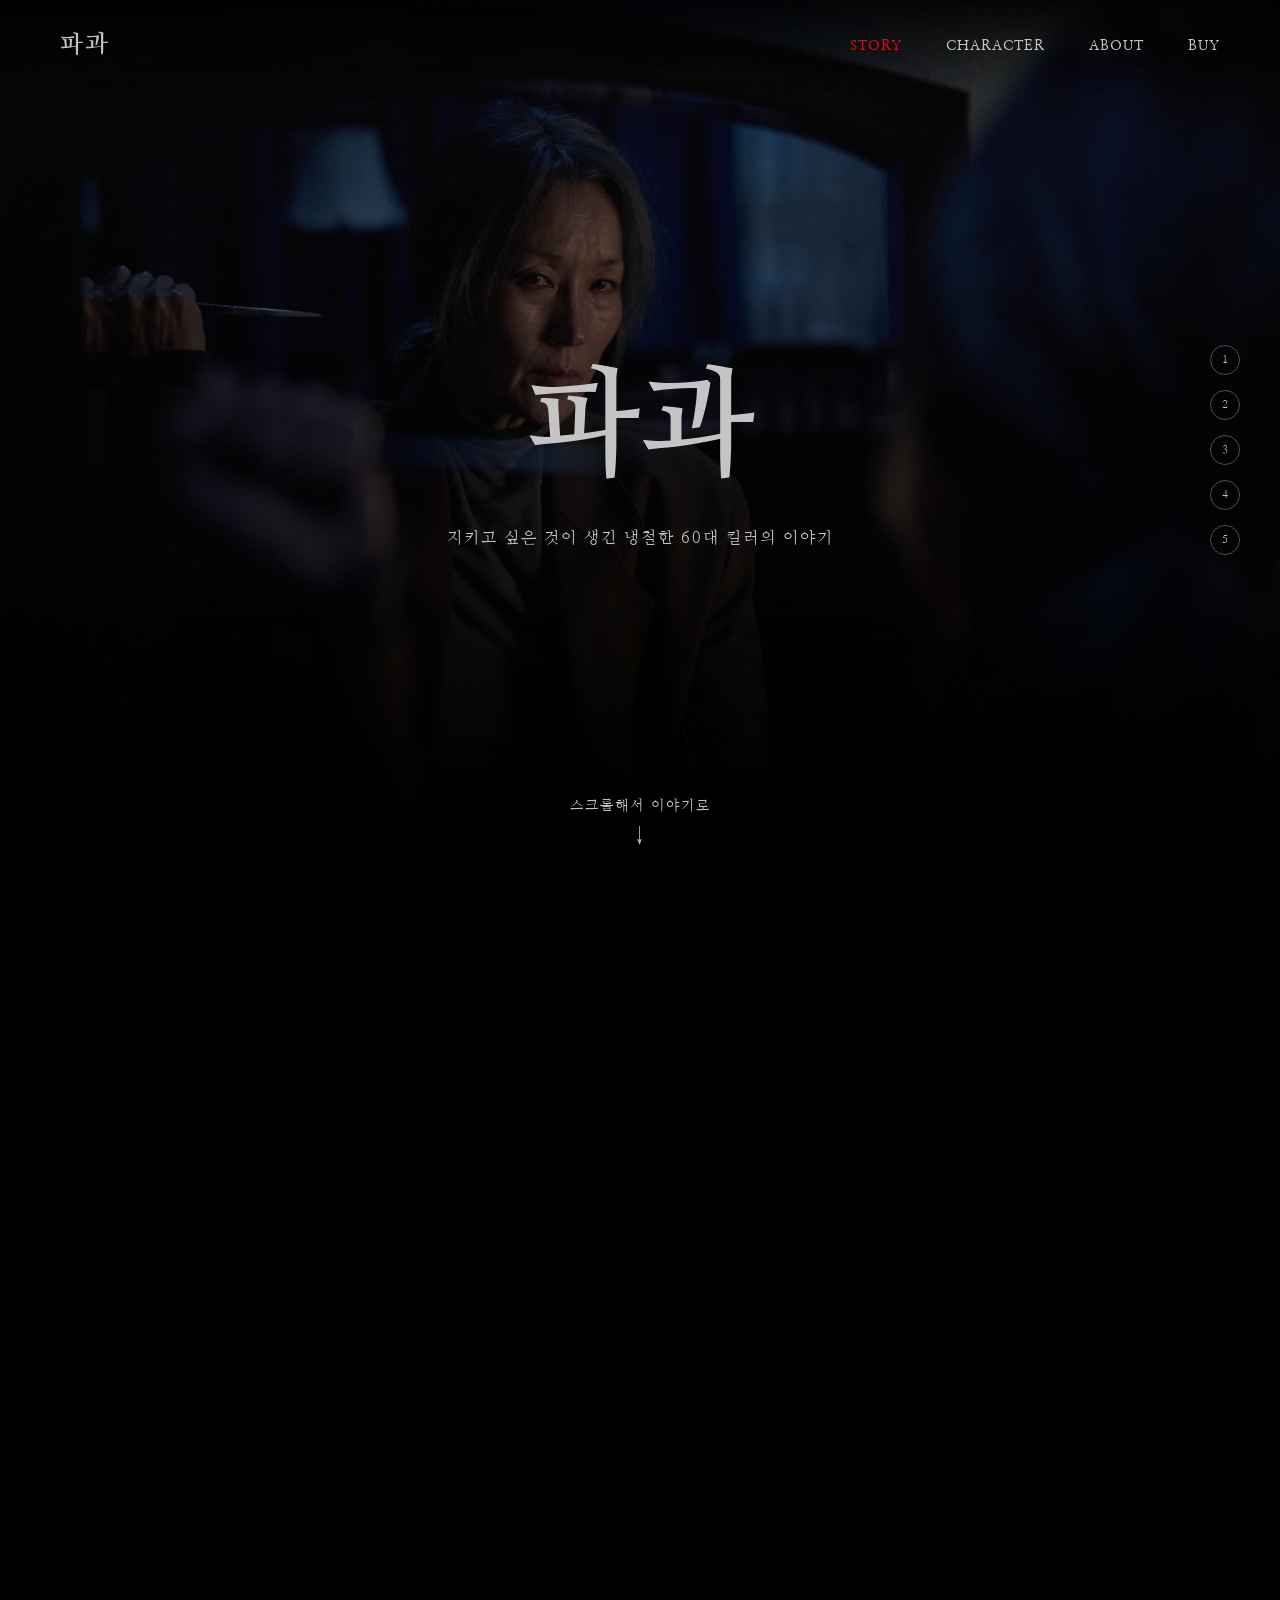
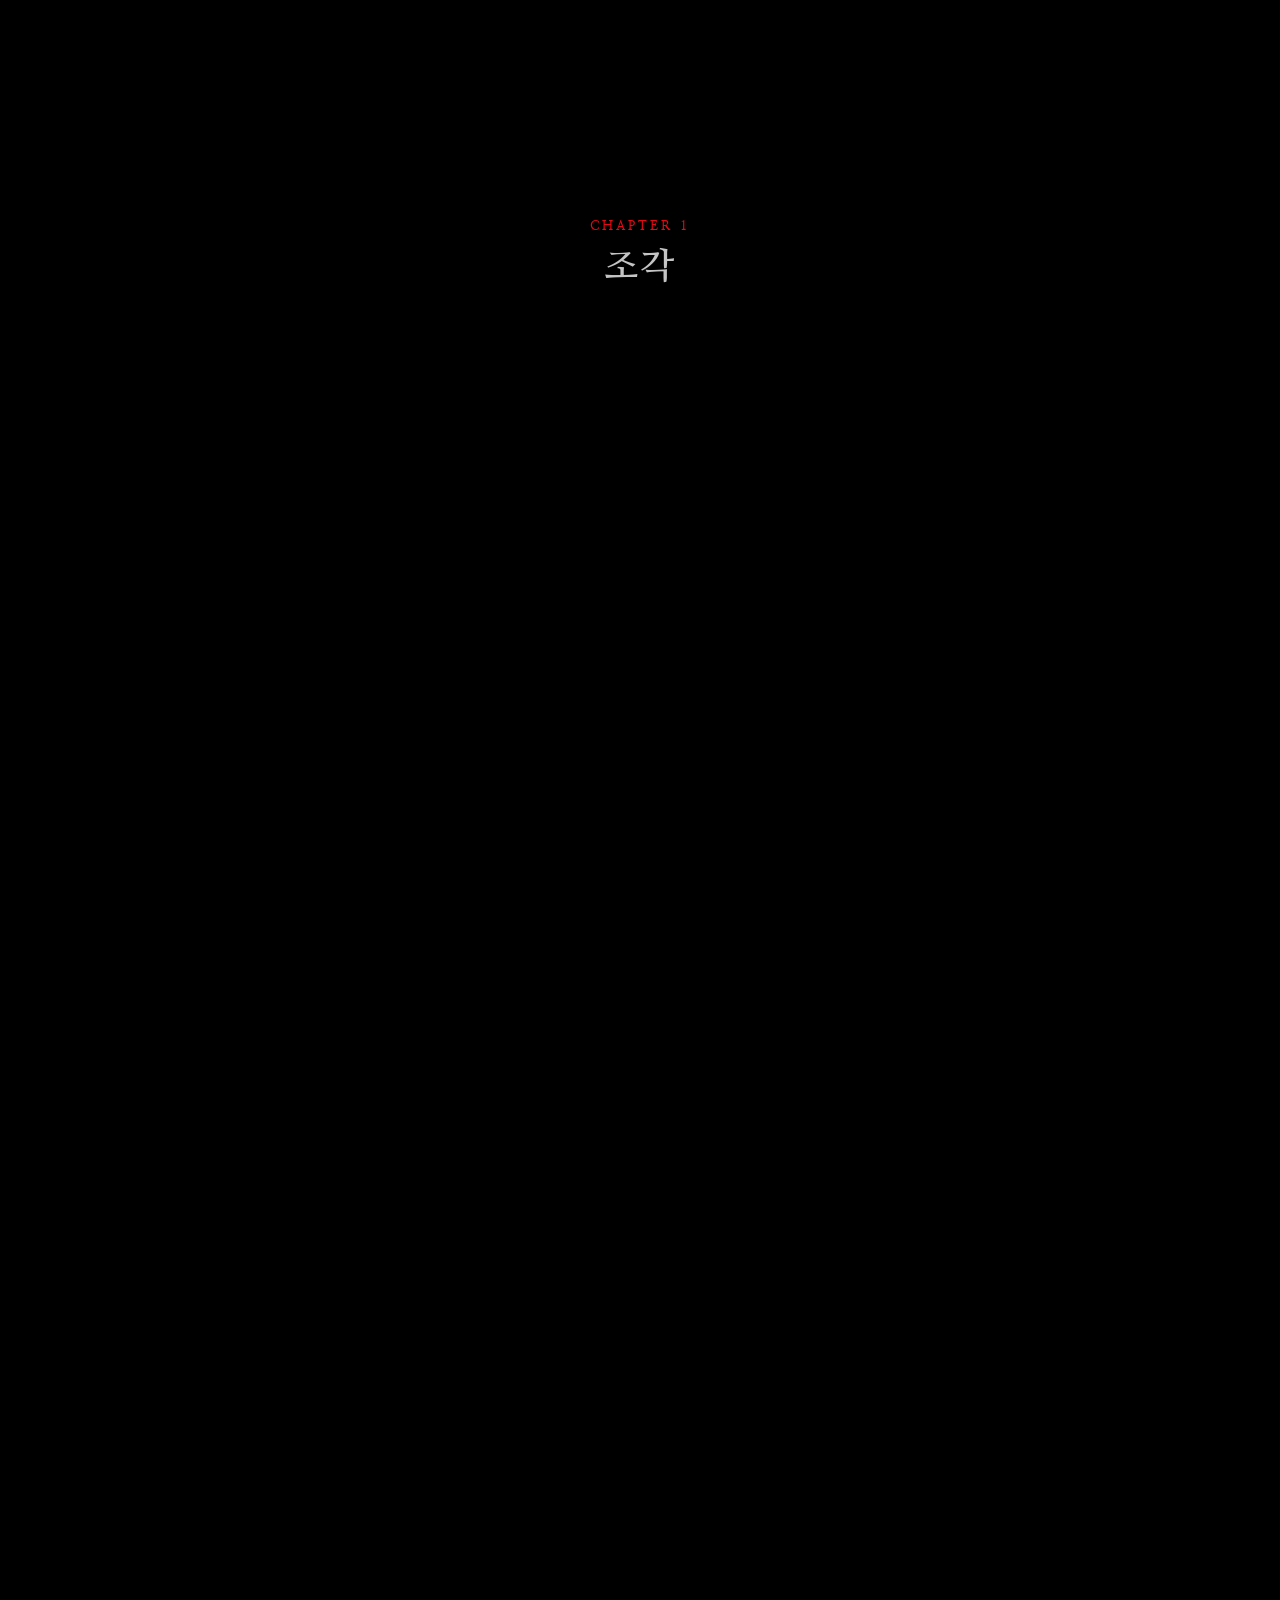
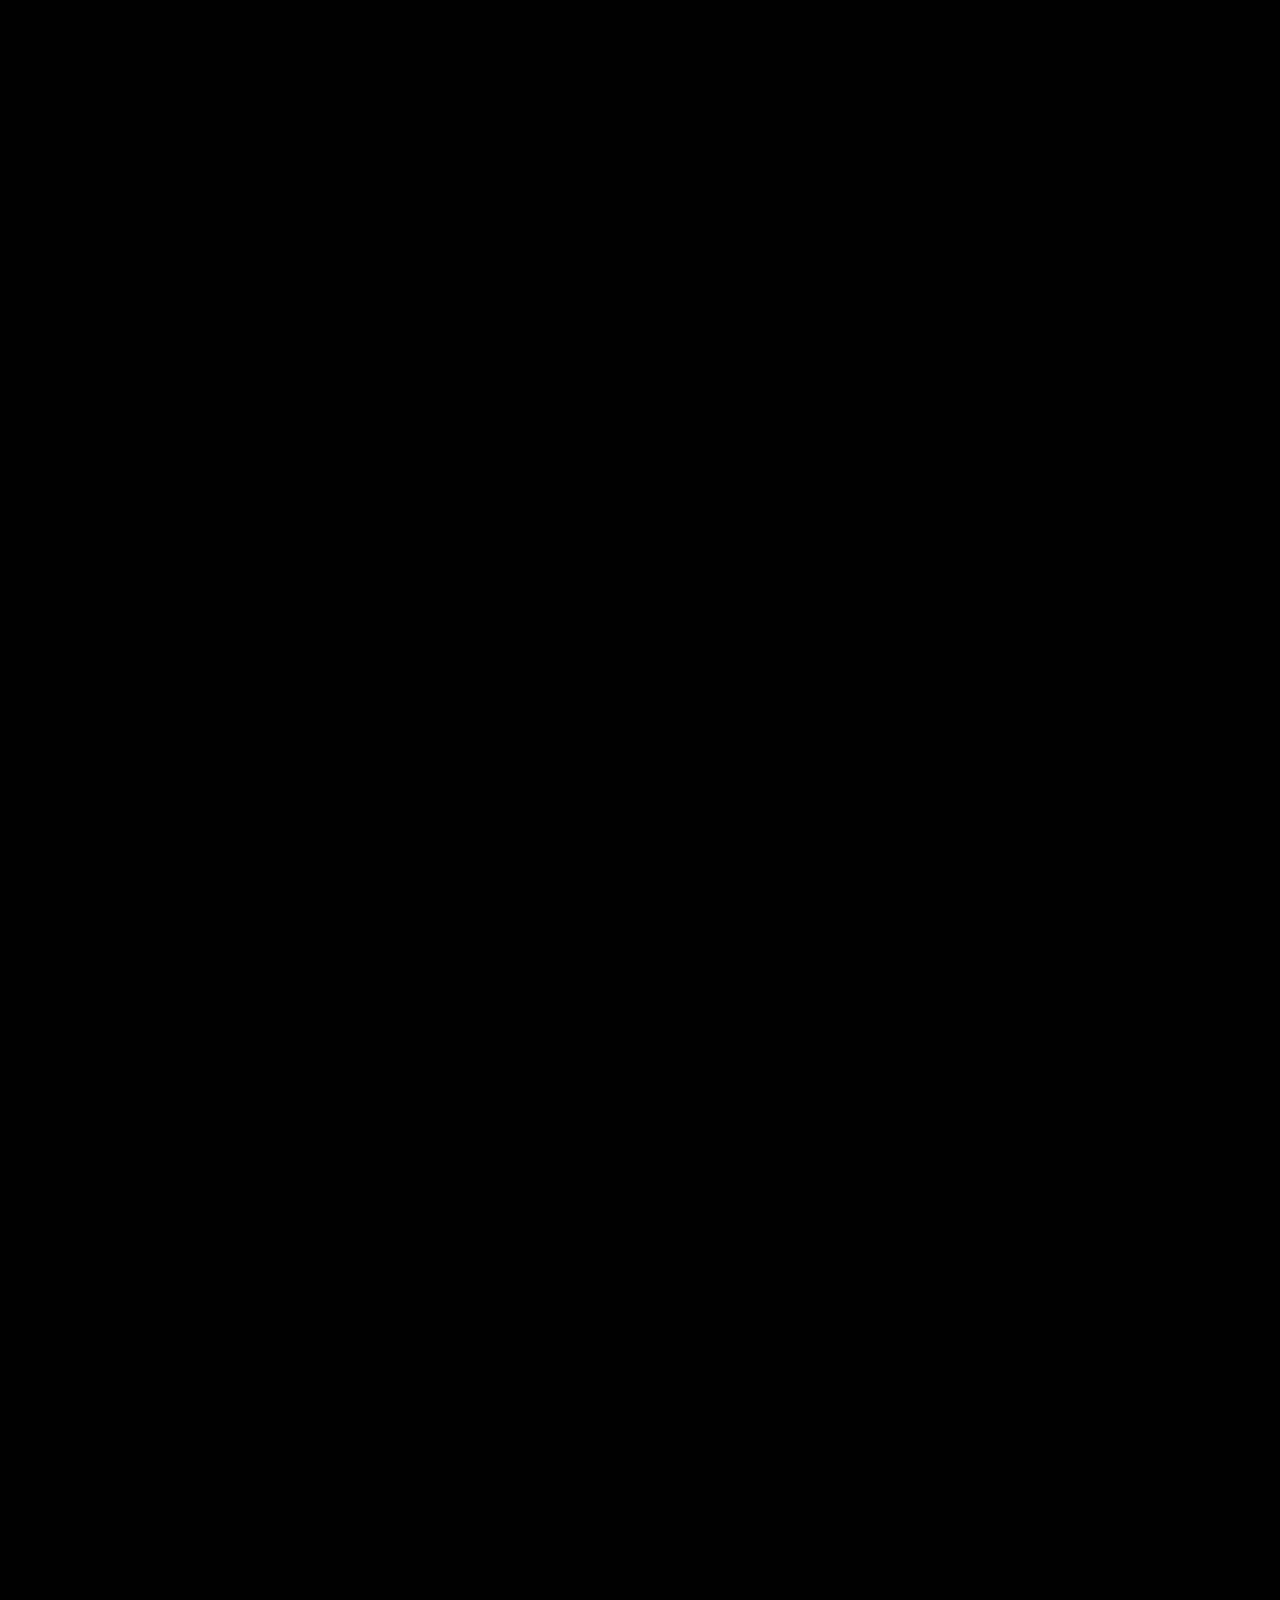
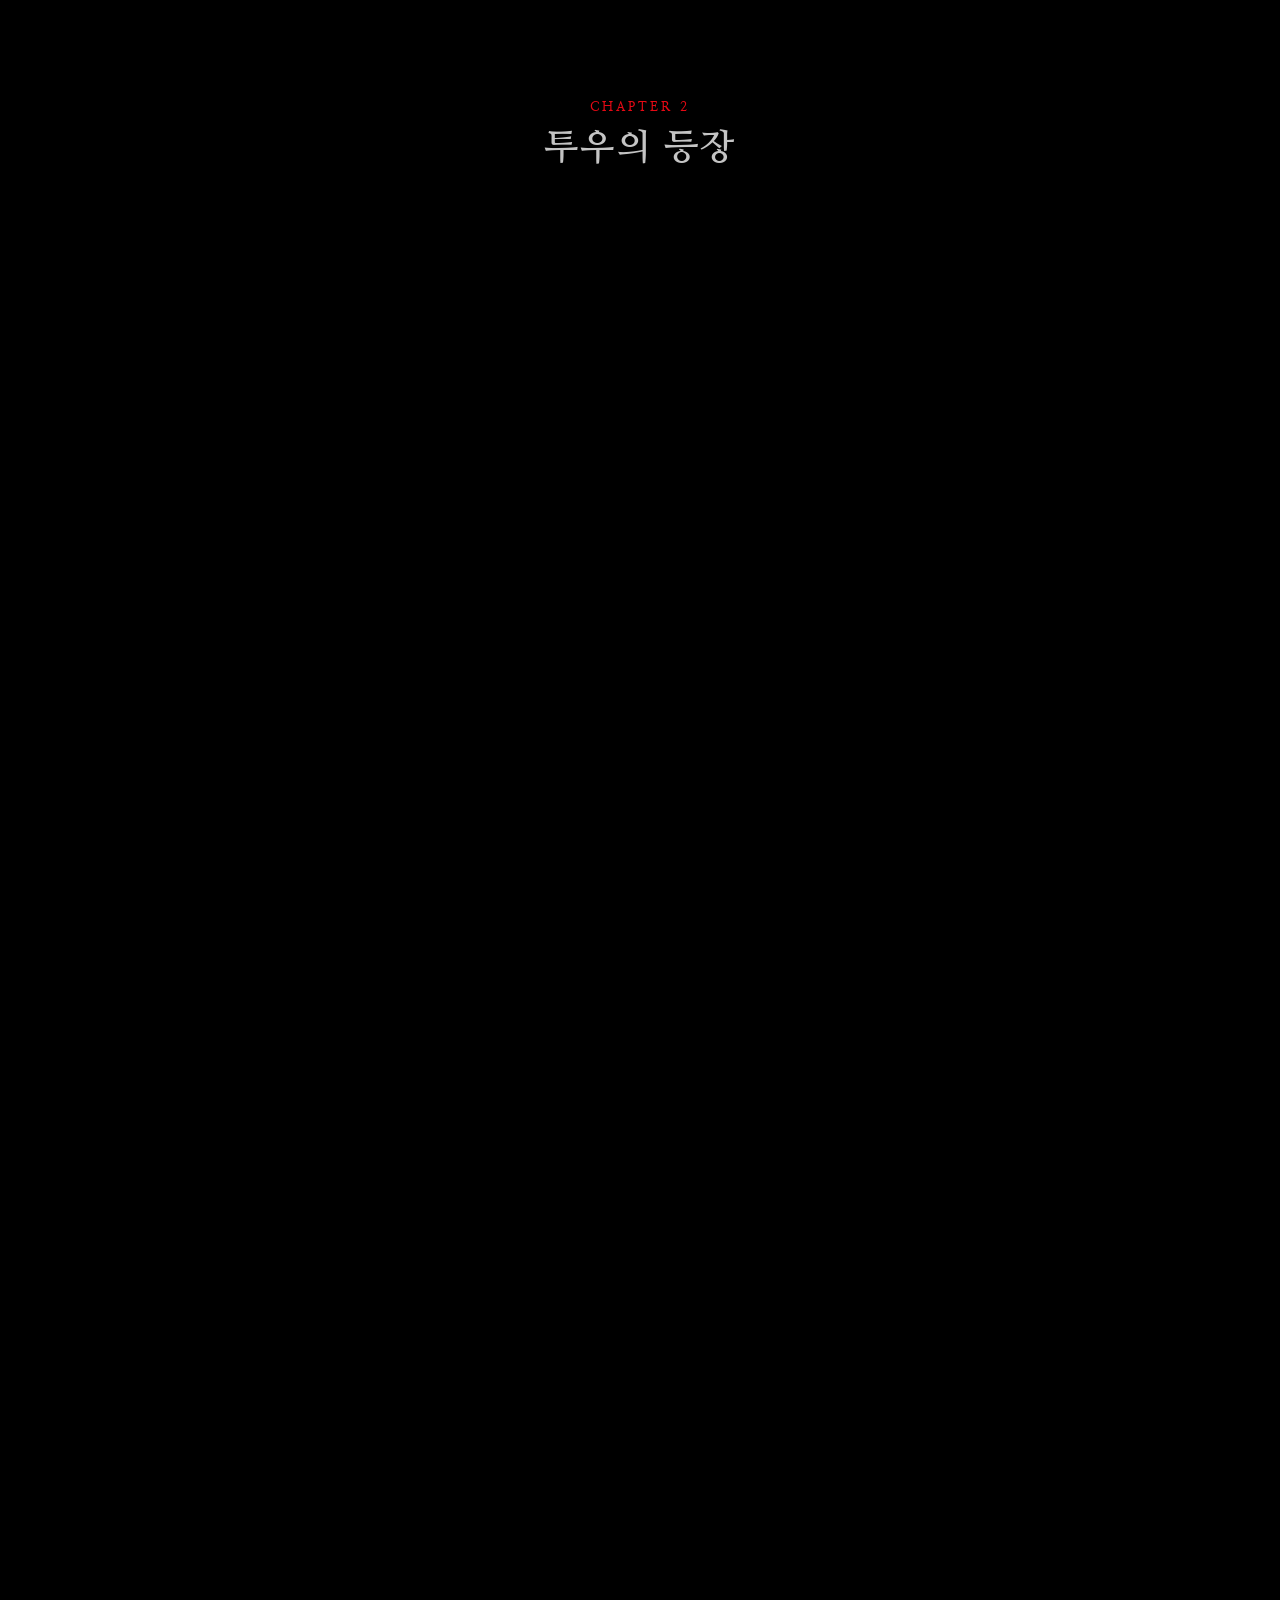
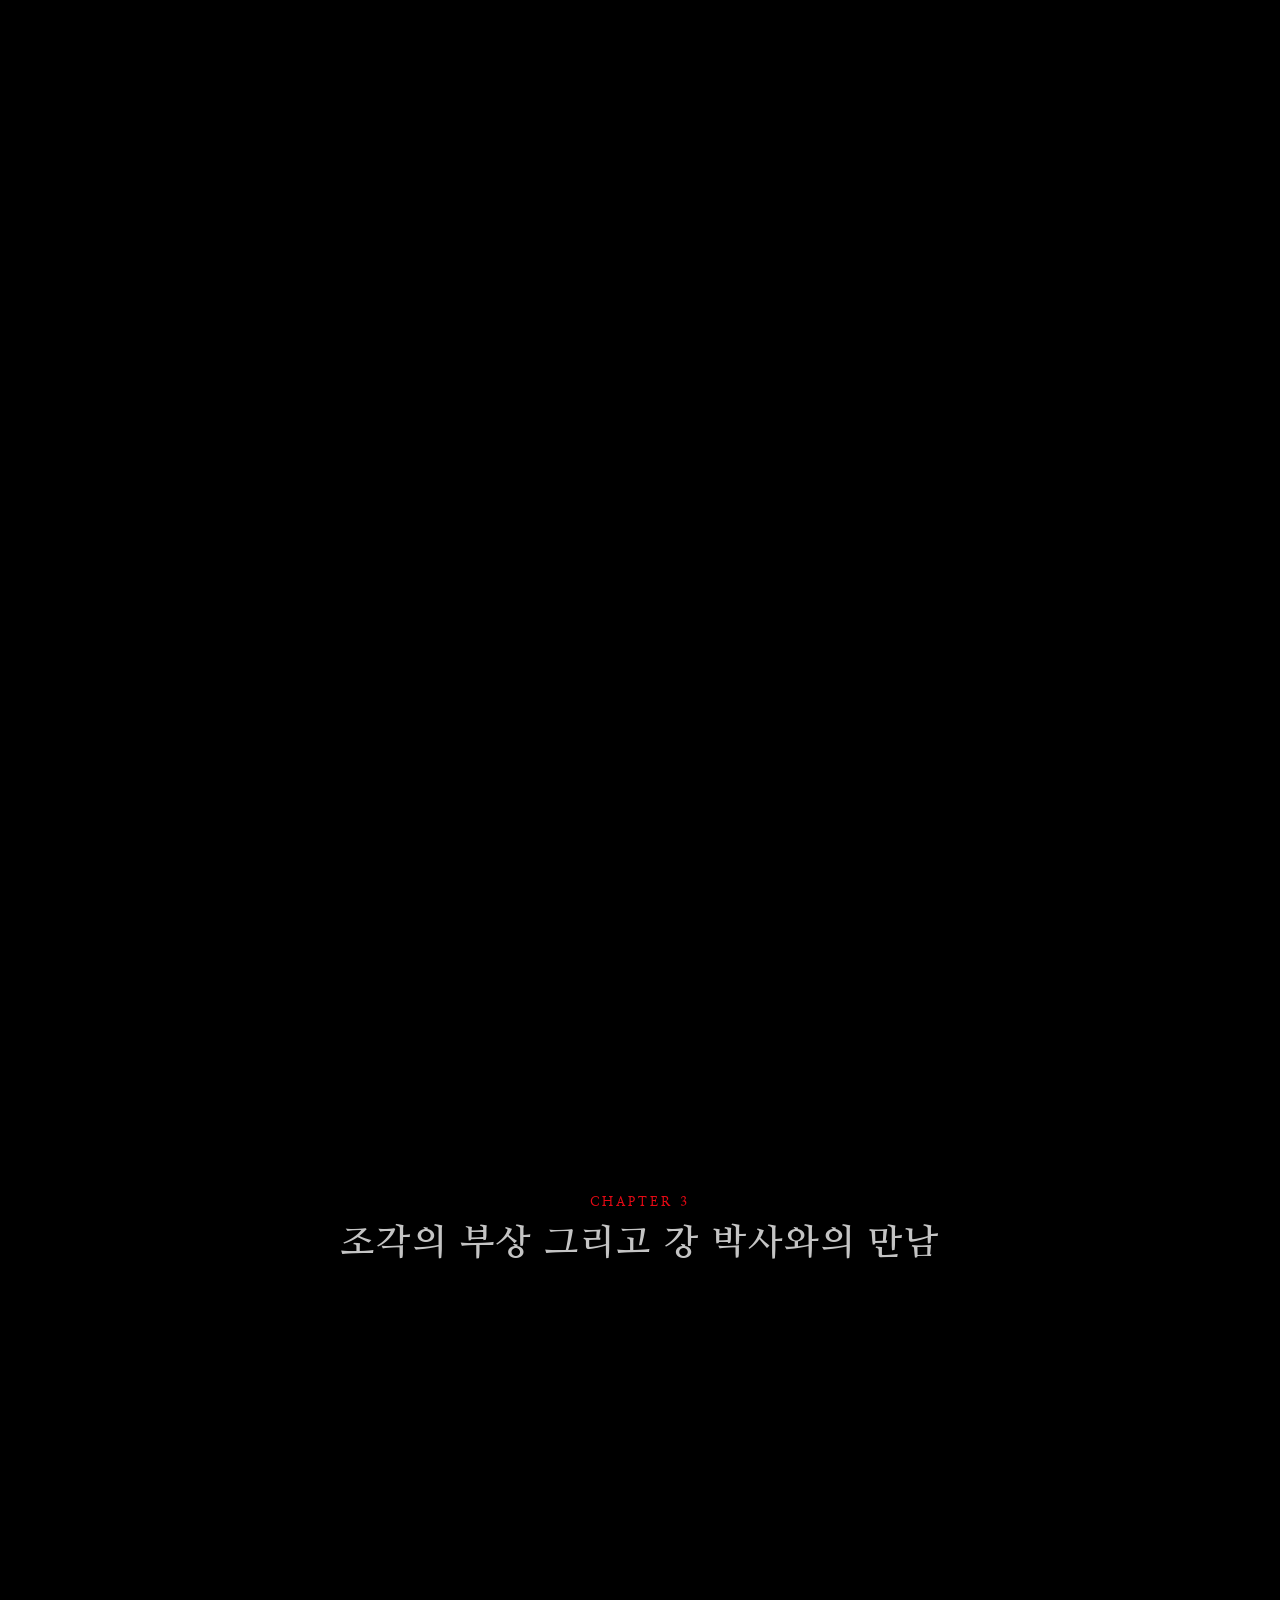
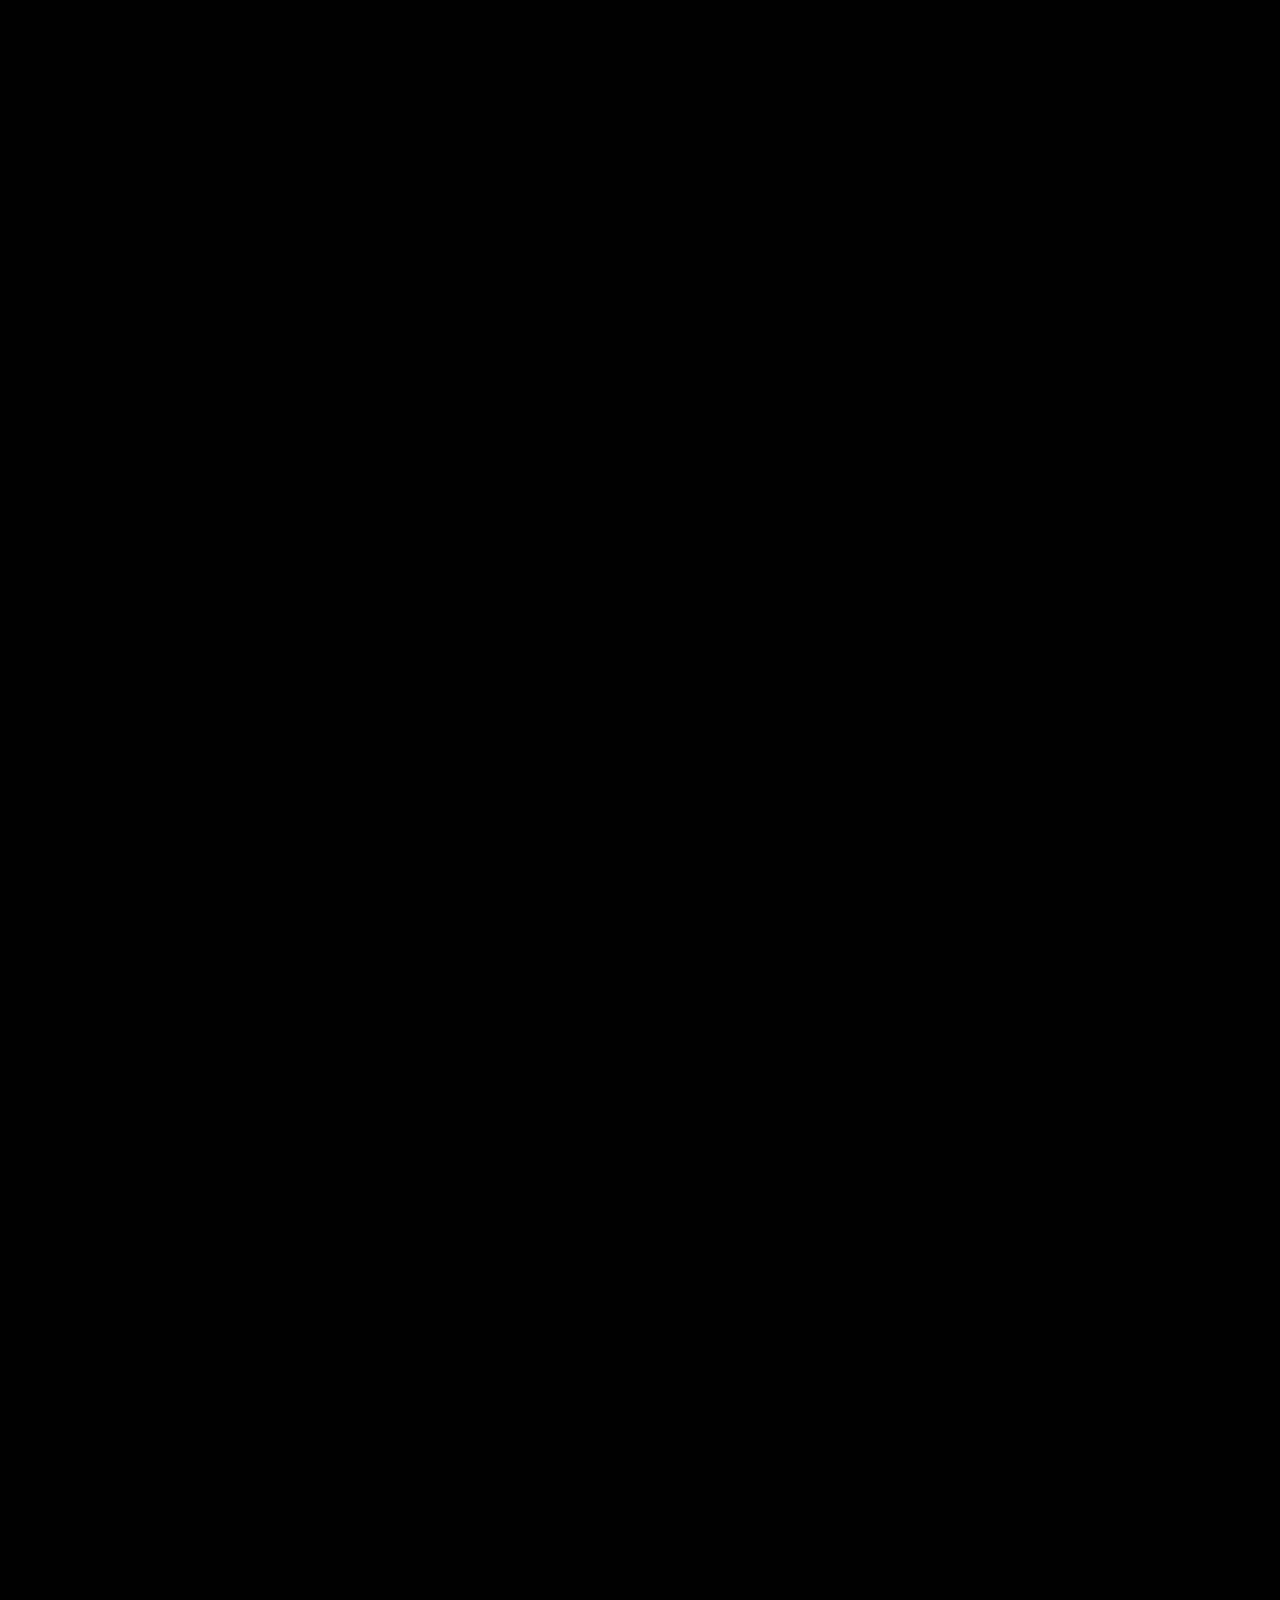
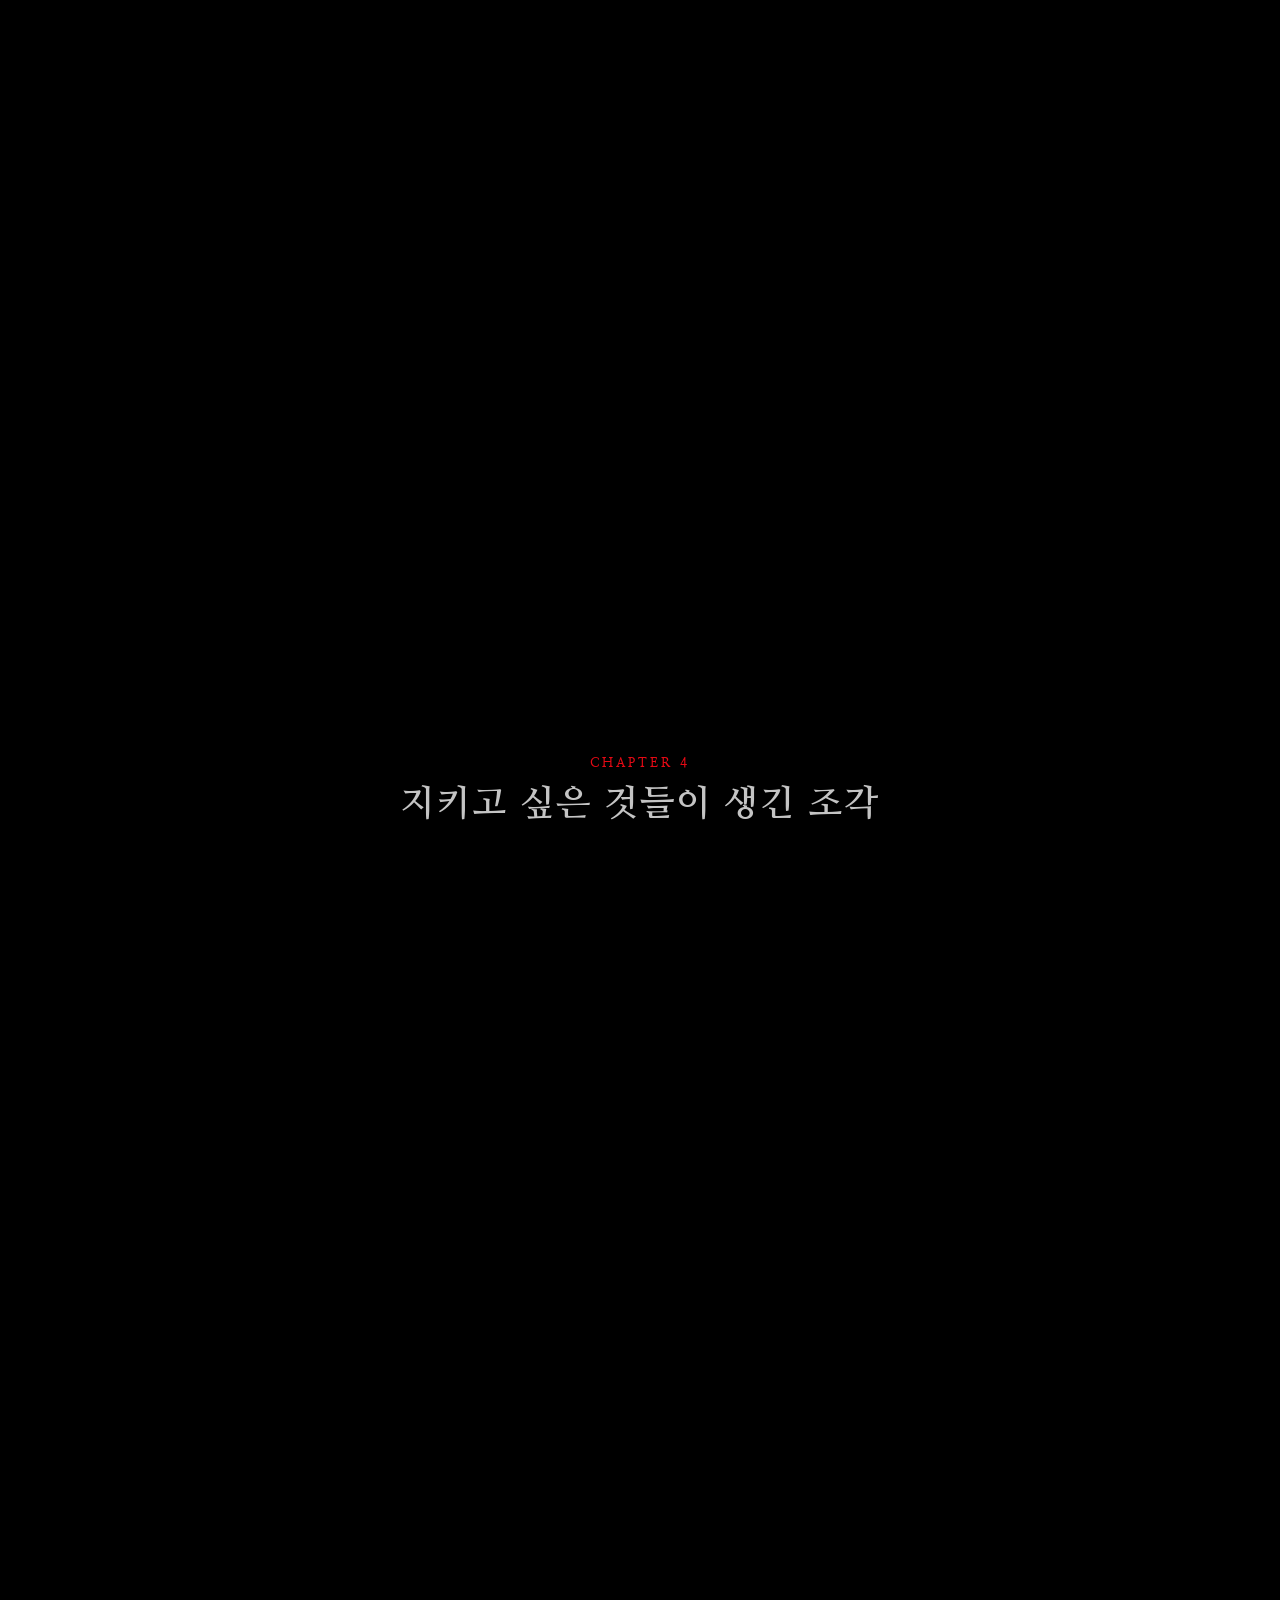
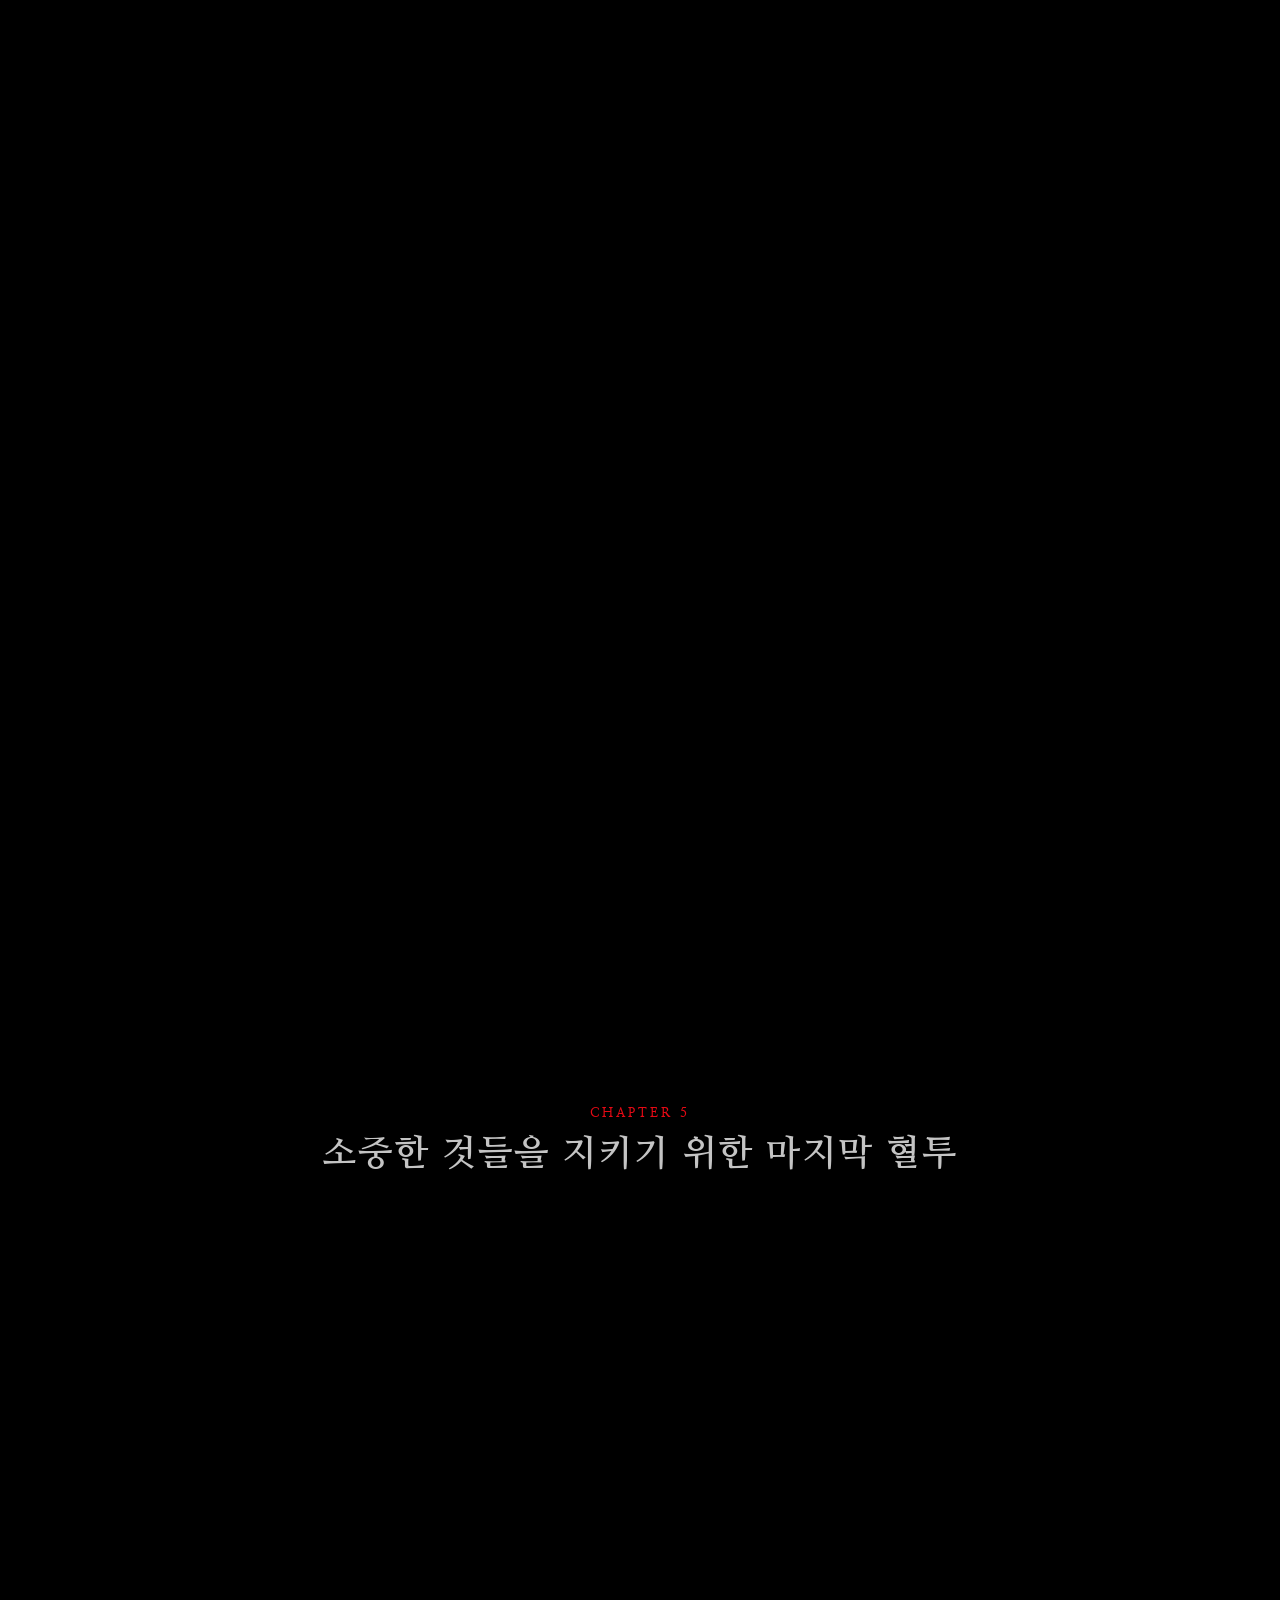
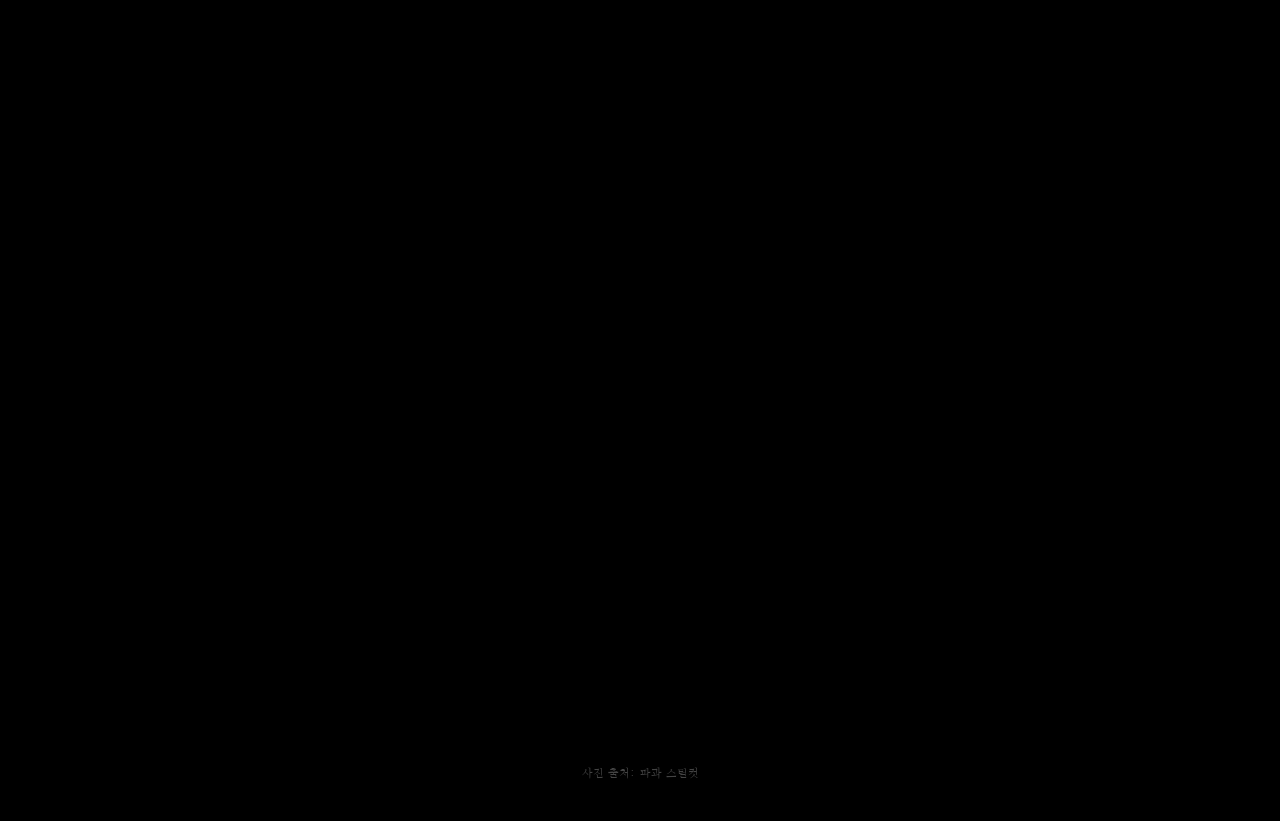
==== commit 50613b50: "Add files via upload" ====
--- a/index.html
+++ b/index.html
@@ -6,13 +6,25 @@
     <title>파과 - Story</title>
     <link rel="stylesheet" href="style.css">
     <link href="https://fonts.googleapis.com/css2?family=Nanum+Myeongjo:wght@400;700&display=swap" rel="stylesheet">
+    <style>
+        /* 🎨 기존 모든 흰색 글씨 색상을 #f4f4f4로 변경 (기존 active 메뉴 스타일 등은 보존) */
+        body, h1, h2, .logo, .logo a, .nav-links a:not(.active), .side-nav a, .text-box p, .scroll-arrow p {
+            color: #c4c4c4 !important;
+        }
+     /* ✍️ 메뉴 바('파과' 로고 및 링크 전체) 서체를 더 두껍게 고정 */
+        .top-nav, .logo, .logo a, .nav-links a {
+            font-weight: 700 !important;
+        }
+    </style>
 </head>
 <body class="story-body">
 
     <header class="intro-cover">
         <div class="cover-bg"></div> 
-        <div class="logo-wrap">
+        <div class="logo-wrap" style="text-align: center;">
             <h1 class="main-title" id="brokenTitle">파과</h1>
+            <!-- ✍️ 로고 바로 아래에 추가된 부제 문구 -->
+            <p id="mainSubtitle" style="font-size: 16px; color: #c4c4c4; margin: 25px 0 0 0; letter-spacing: 2px; font-weight: 400; word-break: keep-all;">지키고 싶은 것이 생긴 냉철한 60대 킬러의 이야기</p>
         </div>
         <div class="scroll-arrow">
             <p>스크롤해서 이야기로</p>
@@ -20,8 +32,8 @@
         </div>
     </header>
 
-    <nav class="top-nav" onclick="window.scrollTo({top: 0, behavior: 'smooth'});" style="cursor: pointer;">
-        <div class="logo">파과</div>
+    <nav class="top-nav visible" onclick="window.scrollTo({top: 0, behavior: 'smooth'});" style="cursor: pointer;">
+        <div class="logo"><a href="index.html" style="color: inherit; text-decoration: none;">파과</a></div>
         <div class="nav-links">
             <a href="index.html" class="active">STORY</a>
             <a href="character.html">CHARACTER</a>
@@ -40,23 +52,35 @@
 
     <main class="story-container">
         
+        <!-- 시작 화면에서 살짝 스크롤 했을 때 나타나는 기획 의도 및 도서 소개글 -->
+        <div class="scene-wrap dynamic-blur" style="margin: 120px auto 200px auto; max-width: 720px; padding: 0 20px; display: flex; justify-content: center;">
+            <div class="text-box" style="position: relative !important; transform: none !important; top: auto !important; left: auto !important; background: none !important; padding: 0 !important; width: 100% !important; text-align: justify;">
+                <p style="font-size: 16.5px; line-height: 2.2; color: #f4f4f4; margin: 0 0 40px 0; word-break: keep-all;">
+                    파과는 냉철한 60대 킬러에게 피어나는 연민과 공감을 다루는 책이다. 이 책은 강자도 피할 수 없는 노화와 쇠퇴에 대한 문제의식에서 출발해, 노화는 단순한 쇠퇴가 아니라 인간을 변화시키고 타인과 연결시키는 과정임을 제시한다. 특히 노화, 쇠퇴, 인간성 회복을 중심으로 독자가 언젠가 모두가 마주하게 될 변화와 인간다움에 대해 생각하게 한다.
+                </p>
+                <p style="font-size: 16.5px; line-height: 2.2; color: #f4f4f4; margin: 0; word-break: keep-all;">
+                    이 마이크로사이트는 책의 핵심 메시지인 냉철한 60대 킬러에게도 찾아오는 노화와 그 속에서 피어나는 연민과 공감을 사용자가 스크롤을 통해 경험하도록 설계한다. 이를 위해 세로 스크롤 중심의 화면 구조, 최소한의 정보 배치와 여백 중심 레이아웃, 검은 배경과 날카로운 세리프 서체, 스크롤에 따라 이미지와 텍스트가 흐려지고 사라지는 효과를 중심으로 디자인한다. 특히 점차 사라지는 이미지와 텍스트 효과는 주인공의 노화 과정을 표현하기 위한 선택이다. 사용자가 이 사이트를 통해 시간이 지나며 변화하는 몸과 감정을 경험하고, 주인공의 감정과 상황에 몰입하도록 하는 것이 목표다.
+                </p>
+            </div>
+        </div>
+        
         <section id="chapter1" class="story-panel cinematic-chapter">
             <span class="chapter-num">CHAPTER 1</span>
             <h2>조각</h2>
 
             <div class="scene-wrap dynamic-blur">
                 <img src="scene1-1.jpg" alt="장면 1-1">
-                <div class="text-box"><p>60대 여성 킬러 조각.</p></div>
+                <div class="text-box"><p>지하철 안, 난동을 부리는 남성이 있어도 힘없이 노약자석에 앉아 눈길한번 주지 않는 이 여성은 60대 여성 킬러 조각이다.</p></div>
             </div>
 
             <div class="scene-wrap dynamic-blur">
                 <img src="scene1-2.jpg" alt="장면 1-2">
-                <div class="text-box"><p>그녀는 냉철하고 노련한 업계의 대모다.</p></div>
+                <div class="text-box"><p>그녀는 냉철하고 노련한 업계의 대모다. 그녀의 이번 타겟은 난동을 부리던 바로 그 남성이다.</p></div>
             </div>
 
             <div class="scene-wrap dynamic-blur">
                 <img src="scene1-3.jpg" alt="장면 1-3">
-                <div class="text-box"><p>수많은 세월 동안 단 한 번의 오차도 없이 의뢰를 처리해 온 그녀.</p></div>
+                <div class="text-box"><p>수많은 세월 동안 단 한 번의 오차도 없이 의뢰를 처리해 온 그녀. 이번에도 노련하고 깔끔하게 처리에 성공한다.</p></div>
             </div>
 
             <div class="scene-wrap dynamic-blur">
@@ -71,12 +95,12 @@
 
             <div class="scene-wrap dynamic-blur">
                 <img src="scene2-1.jpg" alt="장면 2-1">
-                <div class="text-box"><p>조각의 곁을 맴돌며 예리하게 숨통을 조여오는 새로운 인물.</p></div>
+                <div class="text-box"><p>조각의 곁을 맴돌며 예리하게 숨통을 조여오는 새로운 인물, 투우. 그는 30대 신입 킬러이다. 하지만 뛰어난 실력으로 업계에서 현재 가장 인정받고 있는 인물이기도 하다.</p></div>
             </div>
 
             <div class="scene-wrap dynamic-blur">
                 <img src="scene2-2.jpg" alt="장면 2-2">
-                <div class="text-box"><p>숨 막히는 긴장감 속에서 조각에게 자꾸만 시비를 거는 투우.</p></div>
+                <div class="text-box"><p>숨 막히는 긴장감 속에서 조각에게 자꾸만 시비를 거는 투우. 업계에서도 대모님이라 불리는 조각에게 그는 항상 도발한다.</p></div>
             </div>
 
             <div class="scene-wrap dynamic-blur">
@@ -91,7 +115,7 @@
 
             <div class="scene-wrap dynamic-blur">
                 <img src="scene3-1.jpg" alt="장면 3-1">
-                <div class="text-box"><p>노화로 인해 이전 같지 않은 몸. 한순간의 실수로 조각은 치명적인 부상을 입고 의식을 잃은 채 강 박사의 병원으로 실려 온다.</p></div>
+                <div class="text-box"><p>노화로 인해 이전 같지 않은 몸. 한순간의 실수로 조각은 치명적인 부상을 입고 의식을 잃어가는 상태로 병원에 향한다. 그런 조각을 발견하고 강 박사는 아무런 의심 없이 그녀를 치료한다.</p></div>
             </div>
 
             <div class="scene-wrap dynamic-blur">
@@ -101,7 +125,7 @@
 
             <div class="scene-wrap dynamic-blur">
                 <img src="scene3-3.jpg" alt="장면 3-3">
-                <div class="text-box"><p>차가운 무기를 목에 겨눈 숨 막히는 대치 속에서, 두 사람의 기묘하고도 위태로운 인연이 시작된다.</p></div>
+                <div class="text-box"><p>차가운 무기를 목에 겨눈 숨 막히는 대치 속에서도, 강박사는 떨거나 두려워하는 기색 없이 자신은 그저 의무를 다했을 뿐이라 한다. 이렇게 두 사람의 기묘하고도 위태로운 인연이 시작된다.</p></div>
             </div>
         </section>
 
@@ -130,8 +154,13 @@
         </section>
     </main>
 
+    <footer style="text-align: center; padding: 60px 0 40px 0; font-size: 11px; color: #444; letter-spacing: 1px; font-family: 'Nanum Myeongjo', serif;">
+        사진 출처: 파과 스틸컷
+    </footer>
+
     <script>
         const brokenTitle = document.getElementById('brokenTitle');
+        const mainSubtitle = document.getElementById('mainSubtitle'); // 부제 이펙트 연동용 선언
         const topNav = document.querySelector('.top-nav');
         
         window.addEventListener('scroll', () => {
@@ -144,11 +173,13 @@
             brokenTitle.style.letterSpacing = `${ratio * 50}px`;
             brokenTitle.style.filter = `blur(${ratio * 10}px)`;
             
-            if (scrollPos > windowHeight * 0.3) {
-                topNav.classList.add('visible');
-            } else {
-                topNav.classList.remove('visible');
+            // 부제도 메인 타이틀과 싱크를 맞춰 자연스럽게 블러 및 페이드아웃 되도록 추가
+            if (mainSubtitle) {
+                mainSubtitle.style.opacity = 1 - ratio;
+                mainSubtitle.style.filter = `blur(${ratio * 4}px)`;
             }
+            
+            topNav.classList.add('visible');
         });
 
         const blurElements = document.querySelectorAll('.dynamic-blur');
